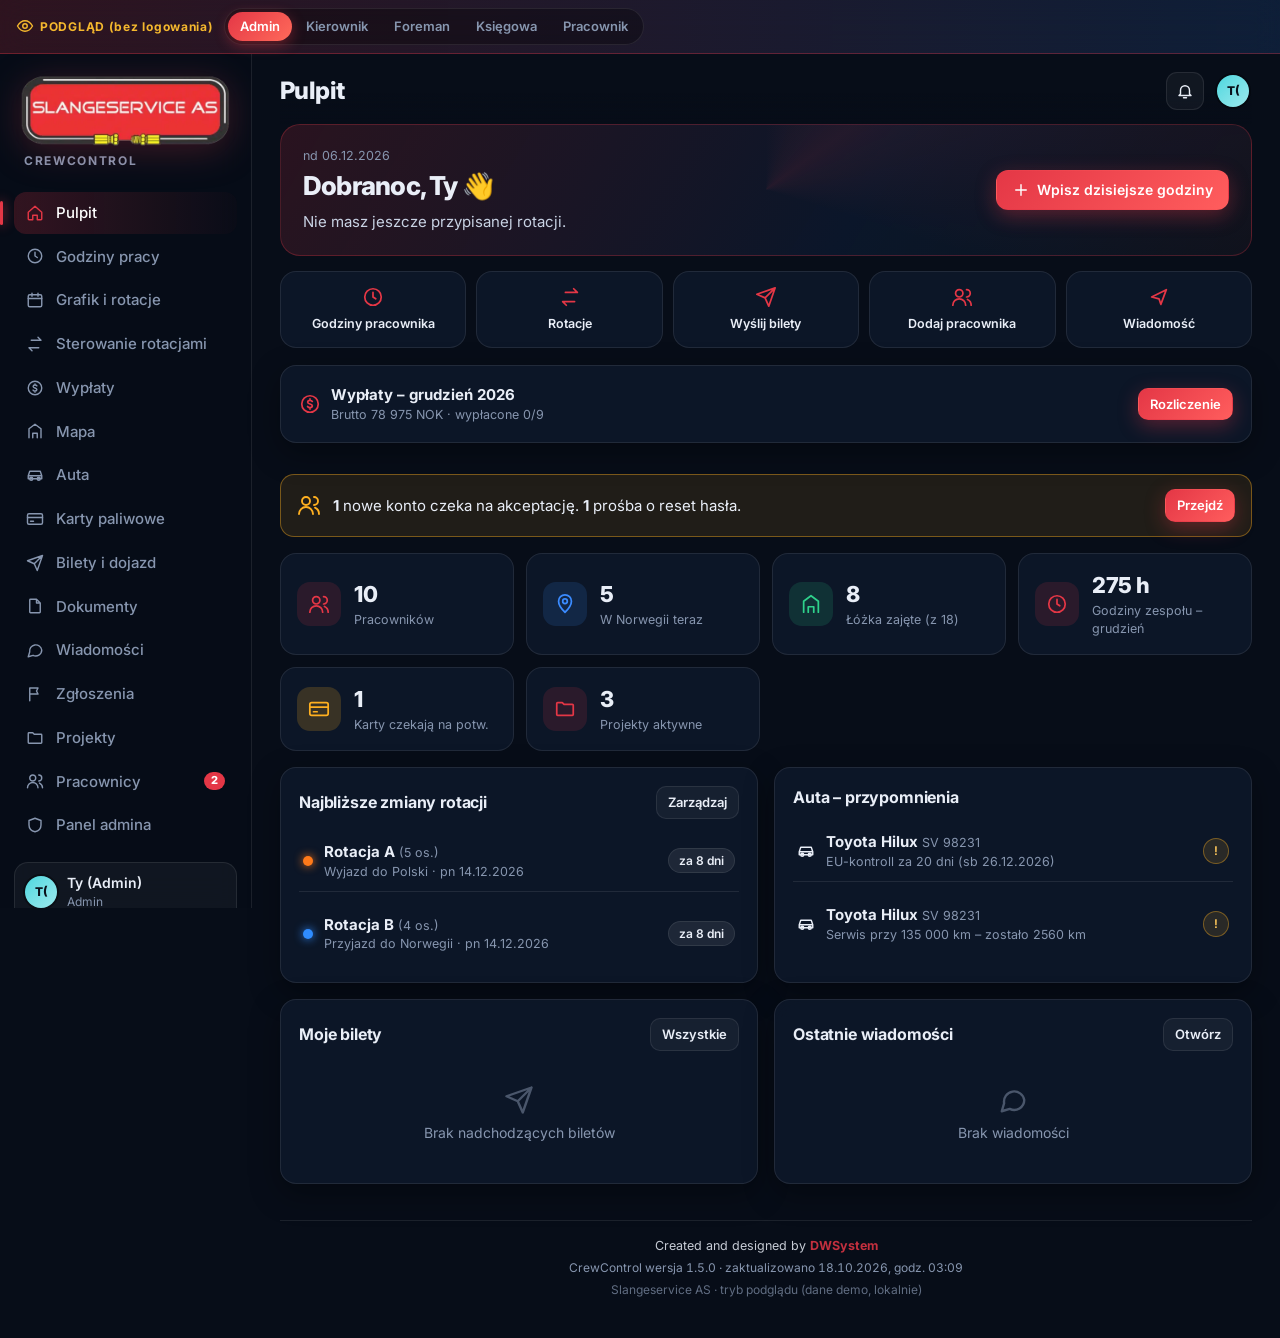
==== preview.html @ c73d2646 "v1.5.0 – konto Księgowa i wypłaty (stawki rotacji/projektów/indywidualne), szacowana wypłata pracown" ====
<!doctype html>
<html lang="pl">
<head>
<meta charset="utf-8">
<meta name="viewport" content="width=device-width,initial-scale=1,maximum-scale=1,user-scalable=no,viewport-fit=cover">
<meta name="theme-color" content="#070d18">
<meta name="apple-mobile-web-app-capable" content="yes">
<meta name="apple-mobile-web-app-status-bar-style" content="black">
<meta name="mobile-web-app-capable" content="yes">
<title>CrewControl · PODGLĄD</title>
<link rel="icon" type="image/png" href="icons/favicon-48.png">
<link rel="apple-touch-icon" href="icons/apple-touch-icon.png">
<link rel="manifest" href="manifest.webmanifest">
<meta name="apple-mobile-web-app-title" content="Slangeservice">
<meta name="application-name" content="Slangeservice">
<link rel="preconnect" href="https://fonts.googleapis.com">
<link rel="preconnect" href="https://fonts.gstatic.com" crossorigin>
<link href="https://fonts.googleapis.com/css2?family=Inter:wght@400;500;600;700;800;900&display=swap" rel="stylesheet">
<style>
/* CrewControl – Slangeservice AS · styl: ciemny przemysłowy + pomarańcz (węże/ochrona) */
:root{
  --bg:#070d18;--bg2:#0c1626;--panel:rgba(16,27,46,.72);--card:rgba(255,255,255,.045);--card2:rgba(255,255,255,.075);
  --line:rgba(255,255,255,.085);--line2:rgba(255,255,255,.14);--text:#e9eef7;--muted:#8796af;
  --accent:#e43746;--accent2:#f5b82e;--blue:#3b8cff;--green:#2fd18b;--red:#ff5266;--warn:#ffb020;
  --gh-bg:#0d1117;--gh-node:#161b22;--gh-line:#30363d;--gh-line2:#484f58;--gh-green:#3fb950;
  --r:16px;--r2:12px;--sh:0 10px 30px rgba(0,0,0,.35);
  --ease:cubic-bezier(.2,.8,.2,1);
  color-scheme:dark;
}
*{box-sizing:border-box;margin:0;padding:0}
html,body{background:var(--bg);color:var(--text);font:15px/1.45 Inter,system-ui,-apple-system,Segoe UI,Roboto,sans-serif;-webkit-font-smoothing:antialiased;-webkit-tap-highlight-color:transparent}
body{min-height:100vh;overflow-x:hidden;touch-action:pan-x pan-y}
body.noscroll{overflow:hidden}
a{color:var(--accent2)}
button,input,select,textarea{font:inherit;color:inherit}
.i{width:18px;height:18px;flex:none}
.grow{flex:1;min-width:0}
.muted{color:var(--muted)}
.small{font-size:12.5px}
.center{text-align:center}
.row{display:flex;align-items:center;gap:8px}
.row.end{justify-content:flex-end;margin-top:12px}
.row.wrap{flex-wrap:wrap}
.gap{gap:10px}
.col{display:flex;flex-direction:column}
.hide-s{}
.ib.only-m{display:none}

/* ---------- tło ---------- */
.bg{position:fixed;inset:0;z-index:-1;overflow:hidden;background:radial-gradient(1100px 600px at 85% -10%,#15305a 0%,transparent 60%),radial-gradient(900px 500px at -10% 110%,#2a0a10 0%,transparent 60%),linear-gradient(180deg,#08101d,#060b14)}
.bg::after{content:'';position:absolute;inset:0;background-image:linear-gradient(rgba(255,255,255,.022) 1px,transparent 1px),linear-gradient(90deg,rgba(255,255,255,.022) 1px,transparent 1px);background-size:44px 44px;mask-image:radial-gradient(ellipse at 50% 30%,#000 30%,transparent 80%)}
.blob{position:absolute;border-radius:50%;filter:blur(90px);opacity:.28;animation:float 20s ease-in-out infinite}
.b1{width:440px;height:440px;background:var(--accent);top:-160px;left:-140px}
.b2{width:380px;height:380px;background:var(--blue);bottom:-140px;right:-100px;animation-delay:-7s}
.b3{width:260px;height:260px;background:var(--accent2);top:45%;left:55%;opacity:.12;animation-delay:-13s}
@keyframes float{0%,100%{transform:translate(0,0) scale(1)}33%{transform:translate(50px,-40px) scale(1.08)}66%{transform:translate(-40px,30px) scale(.94)}}

/* ---------- pasek podglądu ról ---------- */
.pbar{position:sticky;top:0;z-index:30;display:flex;align-items:center;gap:10px;flex-wrap:wrap;padding:calc(8px + env(safe-area-inset-top)) calc(16px + env(safe-area-inset-right)) 8px calc(16px + env(safe-area-inset-left));background:linear-gradient(90deg,rgba(228,55,70,.18),rgba(59,140,255,.14));border-bottom:1px solid rgba(228,55,70,.35);backdrop-filter:blur(14px);-webkit-backdrop-filter:blur(14px)}
.pbar-l{display:flex;align-items:center;gap:6px;font-weight:700;font-size:12px;letter-spacing:.06em;color:var(--accent2)}
.seg{display:flex;background:rgba(0,0,0,.3);border:1px solid var(--line);border-radius:999px;padding:3px;gap:2px}
.seg button{border:0;background:none;padding:5px 12px;border-radius:999px;font-size:13px;font-weight:600;color:var(--muted);cursor:pointer;transition:.25s var(--ease)}
.seg button.on{background:linear-gradient(135deg,#e43746,#ff6a5a);color:#fff;box-shadow:0 4px 14px rgba(228,55,70,.4)}
.pbar-sel{width:auto;max-width:220px;height:32px;padding-right:28px!important;background:rgba(0,0,0,.3);border:1px solid var(--line);border-radius:10px;padding:5px 8px;font-size:13px}

/* ---------- powłoka ---------- */
.shell{display:grid;grid-template-columns:252px 1fr;min-height:100vh}
.side{position:sticky;top:0;height:100vh;padding:18px 14px;border-right:1px solid var(--line);background:rgba(7,13,24,.65);backdrop-filter:blur(16px);-webkit-backdrop-filter:blur(16px);display:flex;flex-direction:column;gap:4px;overflow:auto}
.pbar~.shell .side{top:46px;height:calc(100vh - 46px)}
.brand{display:flex;flex-direction:column;align-items:flex-start;gap:6px;padding:2px 6px 18px}
.brand-logo{width:100%;max-width:212px;height:auto;display:block;filter:drop-shadow(0 6px 18px rgba(228,55,70,.25))}
.brand .brand-t{font-size:12px;font-weight:700;letter-spacing:.14em;text-transform:uppercase;color:var(--muted);padding-left:4px}
.brand-t{font-weight:800;letter-spacing:-.02em}
.brand-s{font-size:12px;color:var(--muted)}
.logo{width:40px;height:40px;border-radius:12px;background:linear-gradient(135deg,#e43746,#ff6a5a);display:grid;place-items:center;font-weight:900;color:#fff;font-size:19px;box-shadow:0 8px 24px rgba(228,55,70,.45),inset 0 1px 0 rgba(255,255,255,.4);flex:none}
.logo.big{width:64px;height:64px;border-radius:18px;font-size:30px;margin:0 auto 14px;animation:pulse 3s ease-in-out infinite}
.logo.sm{width:26px;height:26px;border-radius:8px;font-size:13px}
.logo.sm .i{width:15px;height:15px}
@keyframes pulse{0%,100%{box-shadow:0 8px 24px rgba(228,55,70,.45)}50%{box-shadow:0 8px 44px rgba(228,55,70,.75)}}
.nav{display:flex;flex-direction:column;gap:2px}
.nav a{display:flex;align-items:center;gap:12px;padding:10px 12px;border-radius:12px;color:var(--muted);text-decoration:none;font-weight:500;position:relative;transition:background .2s,color .2s,transform .2s var(--ease)}
.nav a:hover{background:var(--card);color:var(--text);transform:translateX(2px)}
.nav a.on{background:linear-gradient(90deg,rgba(228,55,70,.2),rgba(228,55,70,.02));color:#fff}
.nav a.on::before{content:'';position:absolute;left:-14px;top:9px;bottom:9px;width:3px;border-radius:3px;background:var(--accent);box-shadow:0 0 12px var(--accent)}
.nav a.on .i{color:var(--accent)}
.badge{margin-left:auto;background:var(--accent);color:#fff;font-size:11px;font-weight:800;border-radius:20px;padding:1px 7px;animation:pop .4s var(--ease)}
.side-foot{margin-top:auto;padding-top:12px}
.me{display:flex;align-items:center;gap:10px;width:100%;background:var(--card);border:1px solid var(--line);border-radius:14px;padding:10px;cursor:pointer;text-align:left;transition:.2s}
.me:hover{background:var(--card2)}
.me.wide{margin-top:14px}
.me-n{font-weight:600;font-size:14px}
.me-r{font-size:12px;color:var(--muted)}
.main{min-width:0;padding:0 28px 40px}
.top{display:flex;align-items:center;gap:10px;padding:18px 0 14px;position:sticky;top:0;z-index:10;background:linear-gradient(var(--bg) 55%,transparent)}
.pbar~.shell .top{top:46px}
.top h1{font-size:24px;font-weight:800;letter-spacing:-.025em;line-height:1.15}
.tt{min-width:0}
.view{display:flex;flex-direction:column;gap:16px}
.foot{margin-top:36px;padding-top:16px;border-top:1px solid var(--line);font-size:12px;color:var(--muted);text-align:center}

/* ---------- przyciski / formularze ---------- */
.btn{display:inline-flex;align-items:center;justify-content:center;gap:7px;border:1px solid transparent;border-radius:12px;padding:9px 15px;font-weight:600;font-size:14px;cursor:pointer;transition:transform .15s var(--ease),box-shadow .2s,background .2s,filter .2s;white-space:nowrap;text-decoration:none;color:var(--text)}
.btn:active{transform:scale(.97)}
.btn.primary{background:linear-gradient(135deg,#e43746,#ff5d5d);color:#fff;box-shadow:0 6px 20px rgba(228,55,70,.35)}
.btn.primary:hover{filter:brightness(1.08);box-shadow:0 8px 28px rgba(228,55,70,.5)}
.btn.ghost{background:var(--card);border-color:var(--line)}
.btn.ghost:hover{background:var(--card2);border-color:var(--line2)}
.btn.danger{background:rgba(255,82,102,.12);border-color:rgba(255,82,102,.35);color:#ff8a98}
.btn.sm{padding:6px 11px;font-size:13px;border-radius:10px}
.btn.block{width:100%}
.btn:disabled{opacity:.5;pointer-events:none}
.ib{display:inline-grid;place-items:center;width:38px;height:38px;border-radius:11px;border:1px solid var(--line);background:var(--card);cursor:pointer;position:relative;flex:none;transition:.2s}
.ib:hover{background:var(--card2)}
.ib.sm{width:28px;height:28px;border-radius:8px}
.ib.sm .i{width:15px;height:15px}
.ib .dot{position:absolute;top:-4px;right:-4px;background:var(--accent);color:#fff;font-size:10px;font-weight:800;border-radius:10px;padding:0 5px;min-width:17px;height:17px;display:grid;place-items:center}
.av-btn{border-radius:50%;padding:0;border:0;background:none}
.link{background:none;border:0;color:var(--accent2);cursor:pointer;padding:0;margin-top:4px}
label{display:flex;flex-direction:column;gap:5px;font-size:12px;color:var(--muted);font-weight:500;min-width:0}
label.check{flex-direction:row;align-items:center;gap:8px;color:var(--text);font-size:14px}
input,select,textarea{background:rgba(0,0,0,.28);border:1px solid var(--line2);border-radius:10px;padding:8px 11px;color:var(--text);font-size:15px;outline:none;transition:border .2s,box-shadow .2s;width:100%;min-width:0}
input,select{height:42px}
select{-webkit-appearance:none;appearance:none;padding-right:30px;background-image:url("data:image/svg+xml,%3Csvg xmlns='http://www.w3.org/2000/svg' viewBox='0 0 24 24' fill='none' stroke='%238796af' stroke-width='2.2' stroke-linecap='round' stroke-linejoin='round'%3E%3Cpath d='M7 10l5 5 5-5'/%3E%3C/svg%3E");background-repeat:no-repeat;background-position:right 9px center;background-size:16px}
select[multiple]{height:auto;padding:6px;background-image:none}
input[type=checkbox]{width:18px;height:18px;accent-color:var(--accent)}
input[type=color]{padding:3px}
input[type=file]{height:auto;padding:8px;font-size:13.5px}
input[type=number]{-moz-appearance:textfield}
input[type=number]::-webkit-inner-spin-button,input[type=number]::-webkit-outer-spin-button{-webkit-appearance:none;margin:0}
/* pola daty i godziny – kompaktowe, bez rozjeżdżania na iPhonie */
input[type=date],input[type=time],input[type=month]{-webkit-appearance:none;appearance:none;display:block;height:42px;line-height:normal;text-align:left;max-width:100%}
input::-webkit-date-and-time-value{text-align:left;margin:0;min-height:1.2em}
input::-webkit-calendar-picker-indicator{opacity:.55;margin-left:2px;cursor:pointer}
input[type=time]::-webkit-calendar-picker-indicator{display:none}
input:focus,select:focus,textarea:focus{border-color:var(--accent);box-shadow:0 0 0 3px rgba(228,55,70,.18)}
textarea{resize:vertical}
.g2,.g3{display:grid;gap:10px}
.g2{grid-template-columns:1fr 1fr}
.g3{grid-template-columns:repeat(3,1fr)}
.mini{width:auto;height:36px;padding:6px 30px 6px 10px;font-size:13px}
.mpick{width:auto;height:36px;padding:6px 10px;font-size:13px;border-radius:10px}
.filebtn{flex-direction:row;color:var(--text);font-size:14px}

/* ---------- karty ---------- */
.card{background:var(--panel);border:1px solid var(--line);border-radius:var(--r);padding:18px;backdrop-filter:blur(14px);-webkit-backdrop-filter:blur(14px);box-shadow:var(--sh);display:flex;flex-direction:column;gap:12px;min-width:0}
.card-h{display:flex;align-items:center;gap:10px;justify-content:space-between}
.card-h h3{font-size:16px;font-weight:700;letter-spacing:-.01em}
.grid2{display:grid;grid-template-columns:1fr 1fr;gap:16px}
.grid2.top-a{align-items:start}
.sec-t{font-size:17px;margin-top:6px}
.anim{animation:up .55s var(--ease) both;animation-delay:calc(var(--i,0) * 55ms)}
.still .anim,.still .badge{animation:none}
@keyframes up{from{opacity:0;transform:translateY(14px) scale(.985)}to{opacity:1;transform:none}}
@keyframes pop{0%{transform:scale(.6)}60%{transform:scale(1.12)}100%{transform:scale(1)}}
.empty{display:flex;flex-direction:column;align-items:center;gap:8px;padding:22px 10px;color:var(--muted);text-align:center;font-size:14px}
.empty .i{width:30px;height:30px;opacity:.5}
.pill{display:inline-flex;align-items:center;gap:5px;border-radius:999px;padding:3px 10px;font-size:12px;font-weight:600;background:var(--card2);border:1px solid var(--line);white-space:nowrap}
.pill .i{width:14px;height:14px}
.pill.ok{background:rgba(47,209,139,.12);border-color:rgba(47,209,139,.35);color:#6ff0b5}
.pill.warn{background:rgba(255,176,32,.12);border-color:rgba(255,176,32,.38);color:#ffc85c}
.pill.bad{background:rgba(255,82,102,.12);border-color:rgba(255,82,102,.35);color:#ff8a98}
.pill.no{background:rgba(59,140,255,.14);border-color:rgba(59,140,255,.4);color:#8cbcff}
.pill.pl{background:rgba(255,82,102,.12);border-color:rgba(255,82,102,.35);color:#ff9aa6}
.tag{display:inline-flex;align-items:center;gap:5px;background:rgba(255,255,255,.06);border:1px solid var(--line);border-radius:8px;padding:3px 8px;font-size:12px;color:#c9d3e4;cursor:default}
.tag .i{width:13px;height:13px;opacity:.7}
.tag.warn{color:#ffc85c;border-color:rgba(255,176,32,.35)}
button.tag{cursor:pointer}
.tags{display:flex;flex-wrap:wrap;gap:6px;align-items:center}
.li{display:flex;align-items:center;gap:11px;padding:10px 4px;border-bottom:1px solid var(--line)}
.li:last-child{border-bottom:0}
.li.sm{padding:6px 2px}
.li.click{cursor:pointer;border-radius:10px;padding-inline:8px;transition:.2s}
.li.click:hover{background:var(--card)}
.clamp{display:-webkit-box;-webkit-line-clamp:2;-webkit-box-orient:vertical;overflow:hidden;color:#c9d3e4;font-size:14px}
.av{width:32px;height:32px;border-radius:50%;display:inline-grid;place-items:center;font-size:12px;font-weight:800;color:#0a0f1a;background:linear-gradient(135deg,var(--c),color-mix(in srgb,var(--c) 55%,#fff));flex:none;box-shadow:0 0 0 2px rgba(0,0,0,.35)}
.av.big{width:48px;height:48px;font-size:16px}
.gdot{width:10px;height:10px;border-radius:50%;background:var(--c);display:inline-block;box-shadow:0 0 10px var(--c);flex:none}
.odot{width:8px;height:8px;border-radius:50%;background:#56627a;display:inline-block;margin-right:5px;vertical-align:middle}
.odot.on{background:var(--green);box-shadow:0 0 8px var(--green);animation:blink 1.6s infinite}
@keyframes blink{50%{opacity:.4}}
.role{font-size:11px;font-weight:700;padding:2px 8px;border-radius:7px;border:1px solid}
.r-admin{color:#ff9aa6;border-color:rgba(255,82,102,.4);background:rgba(255,82,102,.1)}
.r-kierownik{color:#ffc85c;border-color:rgba(255,176,32,.4);background:rgba(255,176,32,.1)}
.r-foreman{color:#8cbcff;border-color:rgba(59,140,255,.4);background:rgba(59,140,255,.1)}
.r-pracownik{color:#9fe7c4;border-color:rgba(47,209,139,.35);background:rgba(47,209,139,.08)}

/* ---------- pulpit ---------- */
.hero{position:relative;overflow:hidden;display:flex;align-items:center;gap:16px;justify-content:space-between;flex-wrap:wrap;padding:22px;border-radius:20px;border:1px solid rgba(228,55,70,.28);background:linear-gradient(120deg,rgba(228,55,70,.16),rgba(59,140,255,.08) 60%,rgba(255,255,255,.02))}
.hero::after{content:'';position:absolute;inset:-50%;background:conic-gradient(from 0deg,transparent,rgba(228,55,70,.1),transparent 30%);animation:spin 12s linear infinite;pointer-events:none}
@keyframes spin{to{transform:rotate(360deg)}}
.hero h2{font-size:26px;font-weight:800;letter-spacing:-.03em;margin:2px 0 6px}
.hero-sub{color:#c9d3e4;display:flex;align-items:center;gap:6px;flex-wrap:wrap}
.hero>*{position:relative;z-index:1}
.stats{display:grid;grid-template-columns:repeat(auto-fit,minmax(190px,1fr));gap:12px}
.stats.s3{grid-template-columns:repeat(3,1fr)}
.stat{display:flex;align-items:center;gap:13px;padding:16px;border-radius:var(--r);background:var(--panel);border:1px solid var(--line);cursor:pointer;transition:transform .25s var(--ease),border-color .25s,box-shadow .25s;min-width:0}
.stat:hover{transform:translateY(-3px);border-color:rgba(228,55,70,.35);box-shadow:0 14px 30px rgba(0,0,0,.35)}
.stat-ic{width:44px;height:44px;border-radius:13px;display:grid;place-items:center;background:rgba(228,55,70,.14);color:var(--accent);flex:none}
.stat-ic.blue{background:rgba(59,140,255,.14);color:var(--blue)}
.stat-ic.green{background:rgba(47,209,139,.14);color:var(--green)}
.stat-ic.warn{background:rgba(255,176,32,.18);color:var(--warn);animation:pulse2 1.6s infinite}
@keyframes pulse2{50%{box-shadow:0 0 0 8px rgba(255,176,32,0),0 0 0 0 rgba(255,176,32,.4)}}
.stat-ic .i{width:22px;height:22px}
.stat-v{font-size:22px;font-weight:800;letter-spacing:-.02em;white-space:nowrap;overflow:hidden;text-overflow:ellipsis}
.stat-l{font-size:12.5px;color:var(--muted)}
.stat>div:last-child{min-width:0}
.alert{display:flex;align-items:center;gap:12px;flex-wrap:wrap;padding:14px 16px;border-radius:14px;background:rgba(255,176,32,.1);border:1px solid rgba(255,176,32,.4);box-shadow:0 0 0 0 rgba(255,176,32,.4);animation:up .5s var(--ease) both,glow 2.2s ease-in-out infinite .5s}
.alert.bad{background:rgba(255,82,102,.1);border-color:rgba(255,82,102,.4);animation:none}
.alert>.i{color:var(--warn);width:24px;height:24px}
@keyframes glow{50%{box-shadow:0 0 24px rgba(255,176,32,.25)}}

/* ---------- godziny ---------- */
.tabs{display:flex;gap:6px;align-items:center;flex-wrap:wrap}
.tabs>button{border:1px solid var(--line);background:var(--card);border-radius:999px;padding:7px 15px;font-weight:600;font-size:13.5px;cursor:pointer;color:var(--muted);transition:.2s}
.tabs>button.on{background:var(--text);color:#0a0f1a;border-color:var(--text)}
.hform{display:flex;flex-direction:column;gap:9px}
.hform label{gap:4px;font-size:12px}
.hform input,.hform select{height:40px;padding:7px 10px;font-size:15px;border-radius:10px}
.hform input[type=date],.hform input[type=time]{font-size:14.5px;padding:7px 9px}
.hform .g3{grid-template-columns:1.45fr 1fr 1fr;gap:8px}
.hform .g2{grid-template-columns:1fr 1.25fr;gap:8px;align-items:end}
.totalbox{display:flex;align-items:baseline;flex-wrap:wrap;gap:2px 8px;min-height:42px;padding:9px 12px;border-radius:10px;background:rgba(228,55,70,.08);border:1px dashed rgba(228,55,70,.35);line-height:1.2}
.htot{font-size:18px;font-weight:800;color:var(--accent2)}
.hbrk{font-size:12px}
.hrest{font-size:12px!important;flex-basis:100%}
.hrest.bad{color:#ff8a98}.hrest.good{color:#6ff0b5}
.splits-h{display:flex;align-items:center;justify-content:space-between;font-size:12.5px;color:var(--muted);font-weight:600;margin-top:2px}
.splits{display:flex;flex-direction:column;gap:7px}
.split{display:grid;grid-template-columns:1fr 68px 40px;gap:7px;animation:up .3s var(--ease)}
.split .ib{width:40px;height:40px}
.bigtot{display:flex;align-items:baseline;gap:10px}
.bigtot .count{font-size:40px;font-weight:900;letter-spacing:-.04em;background:linear-gradient(135deg,#fff,var(--accent2));-webkit-background-clip:text;background-clip:text;color:transparent}
.pb{display:flex;flex-direction:column;gap:5px;font-size:13.5px}
.bar,.hbar{height:7px;border-radius:9px;background:rgba(255,255,255,.07);overflow:hidden}
.bar i,.hbar i{display:block;height:100%;width:0;border-radius:9px;background:linear-gradient(90deg,var(--green),#7ef2c0);transition:width 1s var(--ease)}
.hbar i{background:linear-gradient(90deg,var(--accent),var(--accent2))}
.bar i.go,.hbar i.go{width:var(--w)}
.still .bar i,.still .hbar i{transition:none}
.bar.full i{background:linear-gradient(90deg,var(--warn),#ff8a3d)}
.entry{display:flex;align-items:center;gap:12px;padding:11px 4px;border-bottom:1px solid var(--line)}
.entry:last-child{border-bottom:0}
.e-d{width:46px;height:46px;border-radius:12px;background:rgba(255,255,255,.05);border:1px solid var(--line);display:flex;flex-direction:column;align-items:center;justify-content:center;flex:none;line-height:1.1}
.e-d b{font-size:12px;color:var(--accent2);text-transform:uppercase}
.e-d span{font-size:12px;color:var(--muted)}
.e-h{font-weight:800;font-size:16px;white-space:nowrap}
.trow{display:flex;gap:12px;padding:12px 6px;border-bottom:1px solid var(--line);cursor:pointer;border-radius:10px;transition:.2s}
.trow:hover{background:var(--card)}
.trow .hbar{margin:6px 0}

/* ---------- rotacje ---------- */
.hero2{flex-direction:row;align-items:center;justify-content:space-between;flex-wrap:wrap;gap:18px;overflow:hidden;position:relative}
.hero2.no{background:linear-gradient(120deg,rgba(59,140,255,.22),rgba(16,27,46,.7))}
.hero2.pl{background:linear-gradient(120deg,rgba(255,82,102,.2),rgba(16,27,46,.7))}
.h2-big{font-size:28px;font-weight:900;letter-spacing:-.03em;margin:2px 0}
.h2-r{display:flex;flex-direction:column;align-items:center;gap:6px}
.ring{--p:50;width:104px;height:104px;border-radius:50%;display:grid;place-items:center;background:conic-gradient(var(--accent) calc(var(--p) * 1%),rgba(255,255,255,.08) 0);animation:ring 1.2s var(--ease)}
.ring>div{width:84px;height:84px;border-radius:50%;background:var(--bg2);display:flex;flex-direction:column;align-items:center;justify-content:center}
.ring b{font-size:28px;font-weight:900;line-height:1}
.ring span{font-size:11px;color:var(--muted)}
@keyframes ring{from{transform:rotate(-90deg) scale(.7);opacity:0}}
.cal{display:flex;flex-direction:column;gap:4px;overflow-x:auto}
.cal-h,.cal-w{display:grid;grid-template-columns:34px repeat(7,1fr);gap:4px;min-width:300px}
.cal-h{padding-left:0}
.cal-h::before{content:''}
.cal-h span{text-align:center;font-size:11px;color:var(--muted);font-weight:600}
.wk{font-size:11px;color:var(--muted);display:grid;place-items:center}
.cd{height:34px;border-radius:9px;display:grid;place-items:center;font-size:12.5px;font-weight:600;transition:transform .2s}
.cd:hover{transform:scale(1.1)}
.cd.no{background:rgba(59,140,255,.2);color:#b8d4ff}
.cd.pl{background:rgba(255,82,102,.16);color:#ffc0c8}
.cd.chg{box-shadow:inset 0 0 0 2px var(--accent2)}
.cd.today{background:var(--accent);color:#fff;box-shadow:0 0 16px rgba(228,55,70,.6)}
.legend{display:flex;gap:16px;font-size:12px;color:var(--muted);flex-wrap:wrap}
.legend i{display:inline-block;width:12px;height:12px;border-radius:4px;margin-right:5px;vertical-align:-2px}
.legend i.no{background:rgba(59,140,255,.5)}.legend i.pl{background:rgba(255,82,102,.45)}.legend i.chg{box-shadow:inset 0 0 0 2px var(--accent2)}
.tl-wrap{overflow-x:auto;margin:0 -6px;padding:0 6px}
.tl{border-collapse:separate;border-spacing:3px;width:100%;min-width:640px}
.tl th{font-size:11px;color:var(--muted);font-weight:600;text-align:center;line-height:1.2}
.tl th:first-child{text-align:left;min-width:170px}
.tl th span{font-weight:400;opacity:.7}
.tl td{padding:0}
.tl-n{display:flex;align-items:center;gap:8px;font-size:13px;padding:3px 6px 3px 0}
.tl-n .av{width:26px;height:26px;font-size:10px}
.tc{display:grid;place-items:center;height:30px;border-radius:7px;font-size:11px;font-weight:700}
.tc.no{background:rgba(59,140,255,.25);color:#b8d4ff}
.tc.pl{background:rgba(255,82,102,.18);color:#ffc0c8}
.tc.none{background:rgba(255,255,255,.03)}
.tc.chg{background-image:linear-gradient(90deg,transparent 45%,rgba(255,176,32,.8) 45% 55%,transparent 55%)}
.presets{display:flex;gap:6px;flex-wrap:wrap}

/* ---------- tablica (grupy) ---------- */
.board{display:flex;flex-direction:column;gap:12px}
.pool{border:1px dashed var(--line2);border-radius:14px;padding:12px;background:rgba(0,0,0,.18);transition:.2s}
.pool-h{font-size:12.5px;color:var(--muted);font-weight:600;margin-bottom:8px}
.tiles{display:grid;grid-template-columns:repeat(auto-fill,minmax(250px,1fr));gap:12px}
.tile{border-radius:14px;padding:14px;background:rgba(255,255,255,.035);border:1px solid var(--line);display:flex;flex-direction:column;gap:10px;transition:border-color .2s,transform .2s var(--ease),box-shadow .2s;border-top:3px solid var(--gc,var(--line2))}
.tile.mine{box-shadow:0 0 0 1px rgba(228,55,70,.4)}
.tile-h{display:flex;align-items:flex-start;gap:8px}
.tile-t{font-weight:700;display:flex;align-items:center;gap:7px}
.occ{font-size:13px;color:var(--muted);background:rgba(0,0,0,.3);border-radius:8px;padding:2px 8px;white-space:nowrap}
.occ b{color:var(--text)}
.occ.full b{color:var(--warn)}
.chips{display:flex;flex-wrap:wrap;gap:6px}

/* ---------- chip osoby (przeciągalny) ---------- */
.chip{display:inline-flex;align-items:center;gap:7px;padding:4px 10px 4px 4px;border-radius:999px;background:rgba(255,255,255,.07);border:1px solid var(--line2);font-size:13px;font-weight:500;user-select:none;-webkit-user-select:none;-webkit-touch-callout:none;transition:transform .18s var(--ease),background .2s,border-color .2s,box-shadow .2s,opacity .2s;max-width:100%}
.chip .av{width:24px;height:24px;font-size:9.5px}
.chip .cn{white-space:nowrap;overflow:hidden;text-overflow:ellipsis}
.chip .cw{font-size:11px;color:var(--muted);margin-left:2px;white-space:nowrap}
.chip[data-drag]{cursor:grab;touch-action:pan-y}
.chip[data-drag]:hover{background:rgba(255,255,255,.12);border-color:rgba(228,55,70,.5);transform:translateY(-1px)}
.chip.me{border-color:rgba(228,55,70,.6)}
.chip.sel{background:rgba(228,55,70,.22);border-color:var(--accent);box-shadow:0 0 0 3px rgba(228,55,70,.25);animation:wig 1s ease-in-out infinite}
.chip.dragging{opacity:.3}
.chip.pop{animation:popin .6s var(--ease)}
.chip.ghost{position:fixed;left:0;top:0;z-index:999;pointer-events:none;background:#1d2a42;border-color:var(--accent);box-shadow:0 18px 40px rgba(0,0,0,.55),0 0 0 3px rgba(228,55,70,.3);cursor:grabbing}
@keyframes wig{0%,100%{transform:rotate(0)}25%{transform:rotate(-1.5deg)}75%{transform:rotate(1.5deg)}}
@keyframes popin{0%{transform:scale(.4);opacity:0}60%{transform:scale(1.12)}100%{transform:scale(1);opacity:1}}
.board.picking .dz,body.chipdrag .dz{outline:1px dashed rgba(228,55,70,.45);outline-offset:2px}
.dz.over{border-color:var(--accent)!important;background:rgba(228,55,70,.1)!important;box-shadow:0 0 0 3px rgba(228,55,70,.25),0 18px 40px rgba(0,0,0,.4)!important;transform:scale(1.015)}

/* ---------- MAPA (GitHub Actions) ---------- */
.gwrap{display:grid;grid-template-columns:280px 1fr;gap:0;border:1px solid var(--gh-line);border-radius:18px;overflow:hidden;background:var(--gh-bg);box-shadow:var(--sh);height:min(72vh,760px);min-height:460px;animation:up .6s var(--ease) both}
.gwrap:not(.ed){grid-template-columns:1fr}
.gwrap.gfull{position:fixed;inset:0;z-index:80;height:auto;min-height:0;border-radius:0;border:0;animation:none;padding-top:env(safe-area-inset-top);padding-bottom:env(safe-area-inset-bottom)}
.gpanel{display:flex;flex-direction:column;gap:10px;padding:14px;border-right:1px solid var(--gh-line);background:#0f141b;min-height:0;transition:background .2s}
.gp-h{display:flex;align-items:center;justify-content:space-between;gap:8px}
.gp-search{height:38px;padding:8px 11px;font-size:14px;background:#0d1117;border-color:var(--gh-line)}
.gp-tabs{display:flex;background:#0d1117;border:1px solid var(--gh-line);border-radius:10px;padding:3px;gap:3px}
.gp-tabs button{flex:1;border:0;background:none;padding:6px;border-radius:7px;font-size:12.5px;font-weight:600;color:var(--muted);cursor:pointer}
.gp-tabs button.on{background:#21262d;color:var(--text)}
.gp-list{display:flex;flex-direction:column;gap:6px;overflow-y:auto;flex:1;min-height:0;padding:2px;align-items:flex-start}
.gp-list .chip{width:100%;border-radius:10px;background:#161b22;border-color:var(--gh-line)}
.gp-list .chip .cn{flex:1}
.gp-empty{padding:16px 4px}
.gp-hint{line-height:1.35;border-top:1px solid var(--gh-line);padding-top:10px}
.gpanel.over{background:rgba(228,55,70,.08)}
.gcanvas{position:relative;overflow:hidden;touch-action:none;cursor:grab;background-color:var(--gh-bg);background-image:radial-gradient(rgba(255,255,255,.07) 1px,transparent 1.2px);background-size:22px 22px;min-height:0;user-select:none;-webkit-user-select:none}
.gcanvas.panning{cursor:grabbing}
.gworld{position:absolute;left:0;top:0;transform-origin:0 0;will-change:transform}
.gedges{position:absolute;left:0;top:0;overflow:visible;pointer-events:none}
.gedges .e{fill:none;stroke:var(--gh-line2);stroke-width:2}
.gedges .e.e-ok{stroke:#2e5f3d}
.gedges .e.e-full{stroke:#6b4a17}
.gedges .e-flow{fill:none;stroke-width:2;stroke-dasharray:6 14;animation:flow 1.4s linear infinite;opacity:.95}
.gedges .e-flow.e-ok{stroke:var(--gh-green)}
.gedges .e-flow.e-full{stroke:var(--warn)}
@keyframes flow{to{stroke-dashoffset:-40}}
.gedges .port{fill:#6e7681;stroke:var(--gh-bg);stroke-width:2}
.gedges .port.p-ok{fill:var(--gh-green)}
.gedges .port.p-full{fill:var(--warn)}
.gedges .port.hubp{fill:var(--accent)}
.gn{position:absolute;width:290px;background:var(--gh-node);border:1px solid var(--gh-line);border-radius:12px;padding:12px 14px;display:flex;flex-direction:column;gap:9px;box-shadow:0 4px 18px rgba(0,0,0,.35);transition:border-color .2s,box-shadow .25s,transform .2s var(--ease);animation:nodein .55s var(--ease) both}
.still .gn{animation:none}
@keyframes nodein{from{opacity:0;transform:translateY(10px) scale(.96)}}
.gn:hover{border-color:#535c68}
.gn.mine{border-color:rgba(228,55,70,.7);box-shadow:0 0 0 1px rgba(228,55,70,.35),0 6px 22px rgba(228,55,70,.12)}
.gn.lift{box-shadow:0 22px 50px rgba(0,0,0,.6);border-color:var(--accent);z-index:5;transform:scale(1.02)}
.gn-h{display:flex;align-items:center;gap:10px;cursor:default;min-height:26px}
.gwrap.ed .gn-h{cursor:move}
.gst{width:22px;height:22px;border-radius:50%;display:grid;place-items:center;flex:none;background:transparent;border:2px solid #6e7681}
.gst .i{width:14px;height:14px;stroke-width:3;color:#0d1117}
.st-ok .gst{background:var(--gh-green);border-color:var(--gh-green)}
.st-full .gst{background:var(--warn);border-color:var(--warn);animation:pulse3 2s infinite}
@keyframes pulse3{50%{box-shadow:0 0 0 6px rgba(255,176,32,0),0 0 12px rgba(255,176,32,.55)}}
.gn-t{flex:1;font-size:16.5px;font-weight:600;white-space:nowrap;overflow:hidden;text-overflow:ellipsis;letter-spacing:-.01em}
.gn-c{font-size:14px;color:#8b949e;font-variant-numeric:tabular-nums;white-space:nowrap}
.gn-c b{color:var(--text);font-size:16px}
.st-full .gn-c b{color:var(--warn)}
.gn-e{opacity:.55;background:transparent;border-color:transparent}
.gn:hover .gn-e{opacity:1;border-color:var(--gh-line)}
.gn-sub{display:flex;align-items:center;gap:6px;font-size:12.5px;color:#58a6ff;min-width:0}
.gn-sub span{white-space:nowrap;overflow:hidden;text-overflow:ellipsis}
.gn-sub .i{width:13px;height:13px;flex:none;opacity:.8}
.gn .bar{height:5px;background:#21262d}
.gn-ppl{display:flex;flex-wrap:wrap;gap:6px}
.gn-ppl .chip{background:#21262d;border-color:var(--gh-line);font-size:12.5px;touch-action:none}
.slot{display:inline-flex;align-items:center;height:32px;padding:0 10px;border-radius:999px;border:1px dashed #3a414b;color:#565e69;font-size:11.5px;font-weight:500;user-select:none}
.gn.hub{width:250px;background:linear-gradient(160deg,#1e2531,#161b22);border-color:rgba(228,55,70,.55);box-shadow:0 0 0 1px rgba(228,55,70,.2),0 10px 34px rgba(228,55,70,.15)}
.gn.hub .gn-t{font-weight:800}
.gn.hub .gn-sub{color:#8b949e}
.gn.hub .bar i{background:linear-gradient(90deg,var(--accent),var(--accent2))}
.gn.dz.over{transform:scale(1.03)}
.gctl{position:absolute;right:14px;bottom:14px;display:flex;align-items:center;gap:8px;z-index:3}
.gctl-l{position:absolute;left:12px;top:12px;z-index:3}
.gsel{width:auto;height:36px;padding-right:30px!important;background:#161b22;border-color:var(--gh-line);font-size:13px;padding:7px 10px;border-radius:10px}
.gbtn{width:42px;height:42px;border-radius:12px;border:1px solid var(--gh-line);background:#21262d;display:grid;place-items:center;cursor:pointer;color:#c9d1d9;transition:background .2s,transform .15s}
.gbtn:hover{background:#30363d}
.gbtn:active{transform:scale(.94)}
.gseg{display:flex}
.gseg .gbtn:first-child{border-radius:12px 0 0 12px;border-right-width:0}
.gseg .gbtn:last-child{border-radius:0 12px 12px 0}
.gzoom{font-size:12px;color:#8b949e;background:rgba(13,17,23,.8);border:1px solid var(--gh-line);border-radius:8px;padding:4px 8px;font-variant-numeric:tabular-nums}
.g-empty{position:absolute;inset:0;display:flex;flex-direction:column;align-items:center;justify-content:center;gap:10px;color:var(--muted);pointer-events:none}
.g-empty .i{width:40px;height:40px;opacity:.4}

/* ---------- auta / karty ---------- */
.cgrid{display:grid;grid-template-columns:repeat(auto-fill,minmax(300px,1fr));gap:14px}
.car.mine{border-color:rgba(228,55,70,.5)}
.plate{display:inline-block;margin-top:4px;font-family:ui-monospace,Menlo,monospace;font-weight:700;font-size:13px;letter-spacing:.08em;background:#f2f2f2;color:#111;border-radius:5px;padding:2px 8px;border-left:10px solid #1d4fa8}
.kv{display:grid;grid-template-columns:1fr 1fr;gap:10px}
.kv>div{background:rgba(0,0,0,.2);border:1px solid var(--line);border-radius:11px;padding:9px 11px;display:flex;flex-direction:column;min-width:0}
.kv span{font-size:11.5px;color:var(--muted)}
.kv b{font-size:14.5px;white-space:nowrap;overflow:hidden;text-overflow:ellipsis}
.fcard{position:relative;overflow:hidden;border-radius:20px;padding:18px;min-height:190px;display:flex;flex-direction:column;gap:14px;background:linear-gradient(135deg,#1f2c45,#0f1828 55%,#2a1708);border:1px solid var(--line2);box-shadow:var(--sh);transition:transform .35s var(--ease)}
.fcard::before{content:'';position:absolute;inset:0;background:linear-gradient(115deg,transparent 30%,rgba(255,255,255,.12) 45%,transparent 60%);transform:translateX(-100%);transition:transform .9s var(--ease)}
.fcard:hover{transform:translateY(-4px) rotate(-.4deg)}
.fcard:hover::before{transform:translateX(100%)}
.fcard.mine{border-color:var(--accent);box-shadow:0 0 0 1px rgba(228,55,70,.4),0 18px 40px rgba(228,55,70,.18)}
.fc-top{display:flex;align-items:center;gap:10px}
.chipc{width:38px;height:28px;border-radius:6px;background:linear-gradient(135deg,#f6d27a,#c79a2c);box-shadow:inset 0 0 0 1px rgba(0,0,0,.25)}
.fc-name{font-weight:700;flex:1}
.fc-num{font-family:ui-monospace,Menlo,monospace;font-size:18px;letter-spacing:.12em;color:#dfe7f5}
.fc-bot{display:flex;align-items:flex-end;justify-content:space-between;gap:8px;flex-wrap:wrap}
.fc-bot span{display:block;font-size:11px;color:var(--muted);text-transform:uppercase;letter-spacing:.08em}

/* ---------- bilety ---------- */
.ticket{display:grid;grid-template-columns:1.4fr 1fr;border-radius:18px;overflow:hidden;background:var(--panel);border:1px solid var(--line);box-shadow:var(--sh);position:relative}
.tk-l{padding:18px;display:flex;flex-direction:column;gap:12px;border-right:2px dashed var(--line2);position:relative}
.tk-l::before,.tk-l::after{content:'';position:absolute;right:-12px;width:22px;height:22px;border-radius:50%;background:var(--bg)}
.tk-l::before{top:-11px}.tk-l::after{bottom:-11px}
.tk-r{padding:18px;display:flex;flex-direction:column;gap:12px;justify-content:space-between}
.tk-top{display:flex;align-items:center;gap:8px;flex-wrap:wrap}
.route{display:grid;grid-template-columns:auto 1fr auto;align-items:center;gap:12px}
.route>div:not(.fl){display:flex;flex-direction:column}
.route b{font-size:26px;font-weight:900;letter-spacing:-.02em}
.route span{color:var(--muted);font-size:13px}
.fl{position:relative;display:flex;flex-direction:column;align-items:center;color:var(--accent)}
.fl i{position:absolute;top:9px;left:0;right:0;border-top:2px dashed var(--line2);z-index:-1}
.fl .i{background:var(--bg2);padding:0 4px;width:26px;animation:fly 3s ease-in-out infinite}
.fl span{font-size:11.5px;color:var(--muted);margin-top:2px}
@keyframes fly{50%{transform:translateX(8px) translateY(-2px)}}
.note{background:rgba(255,176,32,.08);border-left:3px solid var(--accent2);padding:8px 10px;border-radius:6px;font-size:13.5px}
.thumbs{display:grid;grid-template-columns:repeat(auto-fill,minmax(70px,1fr));gap:8px}
.thumb{aspect-ratio:3/4;border-radius:10px;border:1px solid var(--line2);background:#0f1828 center/cover no-repeat;cursor:pointer;display:grid;place-items:center;color:var(--muted);font-weight:800;font-size:12px;transition:transform .2s}
.thumb:hover{transform:scale(1.05)}
.thumb.missing{opacity:.4}
.tmini{display:flex;align-items:center;gap:12px;padding:10px;border-radius:12px;background:rgba(0,0,0,.2);border:1px solid var(--line);cursor:pointer;margin-bottom:6px}
.tmini>.i{color:var(--accent)}
.tp-out{display:flex;flex-direction:column;gap:10px}
.trip{border:1px solid var(--line);border-radius:12px;padding:12px;background:rgba(0,0,0,.2);animation:up .4s var(--ease) both}
.trip.best{border-color:rgba(47,209,139,.45)}
.legs{display:flex;flex-direction:column;gap:6px;margin-top:8px}
.leg{display:flex;gap:10px;font-size:13.5px}
.lm{width:28px;height:28px;border-radius:8px;background:var(--card2);display:grid;place-items:center;flex:none}
.loader{display:flex;gap:6px;justify-content:center;padding:20px}
.loader i{width:10px;height:10px;border-radius:50%;background:var(--accent);animation:bounce 1s infinite}
.loader i:nth-child(2){animation-delay:.15s}.loader i:nth-child(3){animation-delay:.3s}
@keyframes bounce{50%{transform:translateY(-8px);opacity:.5}}

/* ---------- dokumenty / wiadomości / ludzie ---------- */
.docic{width:40px;height:40px;border-radius:11px;background:rgba(59,140,255,.14);color:var(--blue);display:grid;place-items:center;flex:none}
.msgs{display:flex;flex-direction:column;gap:12px}
.msg{display:flex;gap:10px;align-items:flex-end;max-width:640px}
.msg.mine{align-self:flex-end;flex-direction:row-reverse}
.bubble{background:var(--panel);border:1px solid var(--line);border-radius:16px 16px 16px 4px;padding:10px 14px;display:flex;flex-direction:column;gap:4px}
.msg.mine .bubble{background:linear-gradient(135deg,rgba(228,55,70,.22),rgba(255,176,32,.1));border-color:rgba(228,55,70,.35);border-radius:16px 16px 4px 16px}
.msg.new .bubble{box-shadow:0 0 0 2px rgba(228,55,70,.5)}
.m-meta{font-size:12px;color:var(--muted)}
.m-text{font-size:14.5px;white-space:normal;word-break:break-word}
.pgrid{display:grid;grid-template-columns:repeat(auto-fill,minmax(280px,1fr));gap:14px}
.pcard{cursor:pointer;transition:transform .25s var(--ease),border-color .25s}
.pcard:hover{transform:translateY(-3px);border-color:rgba(228,55,70,.4)}
.ugrid{display:grid;grid-template-columns:repeat(auto-fill,minmax(320px,1fr));gap:12px}
.ucard{background:var(--panel);border:1px solid var(--line);border-radius:var(--r);padding:14px;display:flex;flex-direction:column;gap:10px;cursor:pointer;transition:transform .25s var(--ease),border-color .25s}
.ucard:hover{transform:translateY(-3px);border-color:rgba(228,55,70,.4)}
.ucard.off{opacity:.5}
.uhero{flex-direction:row;align-items:center;gap:16px;flex-wrap:wrap}
.uhero h2{font-size:22px;display:flex;align-items:center;gap:10px;flex-wrap:wrap}
.log{display:flex;gap:10px;align-items:baseline;padding:7px 2px;border-bottom:1px solid var(--line);font-size:13.5px;flex-wrap:wrap}
.log:last-child{border-bottom:0}
.tbl{width:100%;border-collapse:collapse;font-size:13.5px}
.tbl th{text-align:left;color:var(--muted);font-weight:600;font-size:12px;padding:8px 6px;border-bottom:1px solid var(--line2)}
.tbl td{padding:8px 6px;border-bottom:1px solid var(--line)}
.fullimg{width:100%;border-radius:12px}

/* ---------- modal / toast / menu ---------- */
.ov{position:fixed;inset:0;z-index:100;background:rgba(3,6,12,.6);backdrop-filter:blur(6px);-webkit-backdrop-filter:blur(6px);display:flex;align-items:center;justify-content:center;padding:16px;opacity:0;transition:opacity .22s}
.ov.in{opacity:1}
.modal{width:min(520px,100%);max-height:calc(100vh - 32px);overflow:auto;background:linear-gradient(180deg,#132036,#0d1626);border:1px solid var(--line2);border-radius:20px;box-shadow:0 30px 80px rgba(0,0,0,.6);transform:translateY(20px) scale(.97);transition:transform .3s var(--ease)}
.modal.wide{width:min(760px,100%)}
.ov.in .modal{transform:none}
.m-h{display:flex;align-items:center;justify-content:space-between;padding:16px 18px;border-bottom:1px solid var(--line);position:sticky;top:0;background:#132036;z-index:1}
.m-h h3{font-size:17px}
.m-b{padding:16px 18px;display:flex;flex-direction:column;gap:11px}
.m-f{display:flex;gap:8px;padding:14px 18px;border-top:1px solid var(--line);position:sticky;bottom:0;background:#0d1626;flex-wrap:wrap}
#toasts{position:fixed;top:calc(16px + env(safe-area-inset-top));left:50%;transform:translateX(-50%);z-index:200;display:flex;flex-direction:column;gap:8px;align-items:center;pointer-events:none;width:min(440px,calc(100% - 24px))}
.toast{display:flex;align-items:center;gap:10px;padding:11px 16px;border-radius:14px;background:rgba(18,30,50,.95);border:1px solid var(--line2);box-shadow:0 14px 34px rgba(0,0,0,.5);font-size:14px;font-weight:500;transform:translateY(-20px) scale(.95);opacity:0;transition:.35s var(--ease)}
.toast.in{transform:none;opacity:1}
.toast.ok .i{color:var(--green)}.toast.err{border-color:rgba(255,82,102,.5)}.toast.err .i{color:var(--red)}.toast.info .i{color:var(--accent2)}
.bnav{display:none}
.sheet-ov{position:fixed;inset:0;z-index:90;background:rgba(3,6,12,.55);backdrop-filter:blur(4px);opacity:0;transition:opacity .25s}
.sheet-ov.in{opacity:1}
.sheet{position:absolute;left:0;right:0;bottom:0;background:linear-gradient(180deg,#132036,#0b1322);border-radius:24px 24px 0 0;border-top:1px solid var(--line2);padding:10px 16px calc(18px + env(safe-area-inset-bottom));transform:translateY(100%);transition:transform .35s var(--ease)}
.sheet-ov.in .sheet{transform:none}
.grab{width:42px;height:5px;border-radius:5px;background:var(--line2);margin:0 auto 14px}
.sheet-grid{display:grid;grid-template-columns:repeat(3,1fr);gap:8px}
.sheet-grid a{position:relative;display:flex;flex-direction:column;align-items:center;gap:6px;padding:14px 6px;border-radius:14px;background:var(--card);border:1px solid var(--line);color:var(--text);text-decoration:none;font-size:12px;text-align:center;font-weight:500}
.sheet-grid a.on{border-color:var(--accent);background:rgba(228,55,70,.12)}
.sheet-grid a .i{width:22px;height:22px;color:var(--accent2)}
.sheet-grid .badge{position:absolute;top:6px;right:6px}

/* ---------- logowanie ---------- */
.auth{min-height:100vh;display:grid;place-items:center;padding:calc(20px + env(safe-area-inset-top)) 20px calc(20px + env(safe-area-inset-bottom))}
.auth-card{width:min(400px,100%);background:var(--panel);border:1px solid var(--line2);border-radius:24px;padding:30px 26px;display:flex;flex-direction:column;gap:13px;text-align:center;backdrop-filter:blur(18px);box-shadow:0 30px 80px rgba(0,0,0,.5);animation:up .6s var(--ease)}
.auth-card h1{font-size:28px;font-weight:900;letter-spacing:-.03em}
.auth-card label{text-align:left}
.hint{background:rgba(255,176,32,.1);border:1px solid rgba(255,176,32,.35);border-radius:12px;padding:10px;font-size:13.5px;color:#ffd58a}


/* ---------- logo / logowanie / instalacja ---------- */
.hub-logo{width:100%;height:auto;display:block;pointer-events:none;-webkit-user-drag:none}
.gn.hub .gn-h{min-height:0}
.auth-card{gap:12px}
.auth-logo{width:min(300px,86%);height:auto;margin:2px auto 0;display:block;filter:drop-shadow(0 10px 28px rgba(228,55,70,.35));animation:up .7s var(--ease) both}
.auth-title{font-size:12px;font-weight:700;letter-spacing:.2em;color:var(--muted);margin-top:-4px}
.auth-seg{align-self:center;margin:4px 0 2px}
.auth-seg button{padding:7px 16px;font-size:13.5px}
.auth-form{display:flex;flex-direction:column;gap:11px;text-align:left;animation:up .35s var(--ease) both}
.auth-sub{display:flex;flex-direction:column;align-items:flex-start;gap:4px;text-align:left}
.auth-sub h3{font-size:18px}
.auth-alt{display:flex;flex-direction:column;gap:8px;border-top:1px solid var(--line);padding-top:14px;margin-top:4px}
.auth-card .foot{margin-top:6px;padding-top:0;border:0}
.link.center{align-self:center;display:inline-flex;align-items:center;justify-content:center;gap:6px;text-align:center}
.link .i{width:15px;height:15px}
.hint.soft{background:rgba(255,255,255,.04);border-color:var(--line);color:var(--muted)}
.or{display:flex;align-items:center;gap:10px;color:var(--muted);font-size:12px}
.or::before,.or::after{content:'';flex:1;height:1px;background:var(--line)}
.code-box{font-family:ui-monospace,Menlo,monospace;font-size:26px;font-weight:800;letter-spacing:.12em;text-align:center;padding:16px;border-radius:14px;background:rgba(245,184,46,.1);border:1px dashed rgba(245,184,46,.6);color:#ffd36b;user-select:all;-webkit-user-select:all}
.accent-card{border-color:rgba(245,184,46,.45)}
.ibanner{display:flex;align-items:center;gap:12px;padding:12px 14px;border-radius:16px;background:linear-gradient(120deg,rgba(228,55,70,.18),rgba(255,255,255,.03));border:1px solid rgba(228,55,70,.4)}
.ibanner img{width:86px;height:auto;flex:none}
#installBody{display:flex;flex-direction:column;gap:12px}
.itabs{align-self:center;margin:0 auto 2px}
.itabs button{padding:7px 20px}
.iapp{display:flex;align-items:center;gap:12px;padding:10px 12px;border-radius:14px;background:rgba(0,0,0,.25);border:1px solid var(--line)}
.iapp img{width:52px;height:52px;border-radius:12px;flex:none;box-shadow:0 6px 16px rgba(0,0,0,.4)}
.isteps{display:flex;flex-direction:column;gap:10px}
.istep{display:flex;gap:12px;align-items:flex-start;font-size:14.5px;line-height:1.45;animation:up .4s var(--ease) both}
.inum{width:28px;height:28px;border-radius:50%;flex:none;display:grid;place-items:center;font-weight:800;font-size:13px;color:#fff;background:linear-gradient(135deg,#e43746,#ff6a5a);box-shadow:0 4px 12px rgba(228,55,70,.35)}
.kbd{display:inline-flex;align-items:center;justify-content:center;min-width:26px;height:24px;padding:0 6px;border-radius:7px;background:rgba(255,255,255,.1);border:1px solid var(--line2);font-weight:800;vertical-align:middle;color:#9cc4ff}
.kbd .i{width:16px;height:16px}
.url{margin-top:6px;font-family:ui-monospace,Menlo,monospace;font-size:12.5px;padding:7px 10px;border-radius:9px;background:rgba(0,0,0,.3);border:1px solid var(--line);word-break:break-all;user-select:all;-webkit-user-select:all;color:#cfe0ff}
.inote{display:flex;gap:10px;padding:11px 12px;border-radius:12px;background:rgba(245,184,46,.08);border:1px solid rgba(245,184,46,.35);font-size:13px;line-height:1.45;color:#e9dcc0}
.inote>.i{color:var(--accent2);margin-top:2px}


/* ---------- szybkie akcje kierownika ---------- */
.qa{display:grid;grid-template-columns:repeat(5,1fr);gap:10px}
.qa-b{display:flex;flex-direction:column;align-items:center;gap:7px;padding:14px 8px;border-radius:16px;background:var(--panel);border:1px solid var(--line);color:var(--text);font-size:12.5px;font-weight:600;cursor:pointer;text-align:center;transition:transform .2s var(--ease),border-color .2s,background .2s}
.qa-b .i{width:22px;height:22px;color:var(--accent)}
.qa-b:hover{transform:translateY(-3px);border-color:rgba(228,55,70,.45);background:rgba(228,55,70,.08)}
.qa-b:active{transform:scale(.97)}
.empty-add{display:flex;align-items:center;justify-content:center;gap:10px;padding:22px;border-radius:14px;border:1.5px dashed rgba(228,55,70,.5);background:rgba(228,55,70,.06);color:var(--text);font-weight:600;cursor:pointer;width:100%}
.empty-add .i{color:var(--accent)}
@media (max-width:640px){.qa{grid-template-columns:repeat(3,1fr)}.qa-b{padding:12px 4px;font-size:11.5px}}


/* ---------- auta przy domu ---------- */
.gn-cars{display:flex;flex-wrap:wrap;gap:6px;padding-top:8px;border-top:1px dashed var(--gh-line)}
.carchip{display:inline-flex;align-items:center;gap:6px;padding:4px 8px;border-radius:8px;background:#0d1117;border:1px solid var(--gh-line);font-size:12px;color:#c9d1d9}
.carchip .i{width:14px;height:14px;color:#58a6ff}
.plate.sm{font-size:10.5px;padding:1px 6px;border-left-width:6px;margin:0;vertical-align:1px}
.myhouse h3{display:flex;align-items:center;gap:8px}
.myhouse h3 .i{color:var(--green)}
.myhouse .card-h .muted .i{width:13px;height:13px;vertical-align:-2px}
.lbl{font-size:12px;font-weight:600;color:var(--muted);margin-bottom:7px;text-transform:uppercase;letter-spacing:.06em}
.hcars{display:flex;flex-direction:column;gap:8px}
.hcar{display:flex;align-items:center;gap:12px;padding:10px 12px;border-radius:12px;background:rgba(0,0,0,.22);border:1px solid var(--line)}
.hcar>.i{width:22px;height:22px;color:#58a6ff;flex:none}
.carchip.add{cursor:pointer;color:#8b949e;border-style:dashed;background:transparent}
.carchip.add:hover{color:var(--text);border-color:var(--accent)}
.carchip.add .i{color:inherit}
.checks{display:flex;flex-direction:column;gap:6px}
.carcheck{padding:9px 11px;border-radius:10px;background:rgba(0,0,0,.22);border:1px solid var(--line);cursor:pointer}
.carcheck:has(input:checked){border-color:rgba(228,55,70,.6);background:rgba(228,55,70,.08)}

/* ---------- responsywność ---------- */
@media (max-width:1100px){.grid2{grid-template-columns:1fr}}
@media (max-width:900px){
  .shell{grid-template-columns:1fr}
  .side{display:none}
  .main{padding:0 16px calc(96px + env(safe-area-inset-bottom))}
  .ib.only-m{display:inline-grid}
  .top{padding:12px 0 10px}
  .pbar~.shell .top{top:auto;position:relative}
  .top h1{font-size:21px}
  .tt .small{display:none}
  .bnav{display:flex;position:fixed;left:10px;right:10px;bottom:calc(10px + env(safe-area-inset-bottom));z-index:40;background:rgba(12,22,38,.88);backdrop-filter:blur(18px);-webkit-backdrop-filter:blur(18px);border:1px solid var(--line2);border-radius:20px;padding:6px;box-shadow:0 14px 40px rgba(0,0,0,.5)}
  .bnav a{flex:1;position:relative;display:flex;flex-direction:column;align-items:center;gap:3px;padding:7px 2px;border-radius:14px;color:var(--muted);text-decoration:none;font-size:10.5px;font-weight:600;transition:.2s}
  .bnav a.on{color:#fff;background:linear-gradient(135deg,#e43746,#ff6a5a)}
  .bnav .badge{position:absolute;top:2px;right:12%;margin:0}
  .bell,.av-btn{display:none}
  .pbar{padding:calc(7px + env(safe-area-inset-top)) 12px 7px;gap:8px}
  .seg button{min-height:32px}
  #app>.shell:first-child .top{padding-top:calc(12px + env(safe-area-inset-top))}
  .pbar-t{display:none}
  .seg button{padding:5px 9px;font-size:12px}
}
@media (max-width:760px){
  .gwrap{grid-template-columns:1fr;grid-template-rows:auto 1fr;height:auto;min-height:0}
  .gwrap .gcanvas{height:62vh;min-height:380px}
  .gwrap.gfull{grid-template-rows:auto 1fr}
  .gwrap.gfull .gcanvas{height:auto}
  .gpanel{border-right:0;border-bottom:1px solid var(--gh-line);padding:10px 12px;gap:8px}
  .gp-search{display:none}
  .gp-list{flex-direction:row;overflow-x:auto;overflow-y:hidden;flex:none;padding-bottom:4px;scrollbar-width:none}
  .gp-list::-webkit-scrollbar{display:none}
  .gp-list .chip{width:auto;flex:none;touch-action:pan-x}
  .gp-hint{display:none}
  .gn{width:272px}
}
@media (max-width:640px){
  .hide-s{display:none}
  .g3{grid-template-columns:1fr 1fr}
  .g3>label:first-child{grid-column:1/-1}
  .g3.tight{grid-template-columns:1.45fr 1fr 1fr;gap:6px}
  .g3.tight>label:first-child{grid-column:auto}
  .g3.tight input[type=date],.g3.tight input[type=time]{font-size:14px;padding:7px}
  .g2{gap:8px}
  .stats{grid-template-columns:1fr 1fr}
  .stats.s3{grid-template-columns:repeat(3,1fr)}
  .stats.s3 .stat{flex-direction:column;align-items:flex-start;gap:8px;padding:12px}
  .stats.s3 .stat-ic{width:34px;height:34px}
  .stat{padding:12px;gap:10px}
  .stat-ic{width:38px;height:38px}
  .stat-v{font-size:18px}
  .hero{padding:18px}
  .hero h2{font-size:22px}
  .ticket{grid-template-columns:1fr}
  .tk-l{border-right:0;border-bottom:2px dashed var(--line2)}
  .tk-l::before,.tk-l::after{display:none}
  .route b{font-size:22px}
  .ugrid,.cgrid,.pgrid{grid-template-columns:1fr}
  .card{padding:14px}
  .h2-big{font-size:23px}
  .modal{border-radius:20px 20px 0 0;max-height:92vh}
  .ov{align-items:flex-end;padding:0}
}
@media (prefers-reduced-motion:reduce){*{animation:none!important;transition:none!important}}

/* ---------- wspólna mapa: domy + auta + ludzie ---------- */
.gwrap.uni .gn-cars{flex-direction:column;align-items:stretch;gap:8px}
.gwrap.uni .gn-cars .carchip.add{align-self:flex-start}
.gcar{border:1px solid var(--gh-line);border-radius:10px;background:#0d1117;padding:8px 9px;display:flex;flex-direction:column;gap:7px;transition:border-color .2s,background .2s,transform .2s var(--ease)}
.gcar.st-ok{border-color:#2e5f3d}
.gcar.st-full{border-color:#6b4a17}
.gcar.mine{border-color:rgba(228,55,70,.7)}
.gcar-h{display:flex;align-items:center;gap:7px;min-width:0;font-size:13px}
.gcar-h>.i{width:15px;height:15px;color:#58a6ff;flex:none}
.gcar-h b{white-space:nowrap;overflow:hidden;text-overflow:ellipsis;font-weight:600}
.gcar-h .gn-c{font-size:12.5px}
.gcar-h .gn-c b{font-size:14px}
.gcar:hover .gn-e{opacity:1}
.gcar-ppl{display:flex;flex-wrap:wrap;gap:5px}
.gcar-ppl .chip{background:#161b22;border-color:var(--gh-line);font-size:12px;touch-action:none;padding-block:2px}
.slot.sm{height:26px;padding:0 9px;font-size:11px}
.gn-car .gn-sub{color:#8b949e}
.hub-st{display:flex;gap:12px;font-size:12.5px;color:#8b949e}
.hub-st span{display:inline-flex;align-items:center;gap:5px}
.hub-st .i{width:14px;height:14px;color:#58a6ff}
.hub-st b{color:var(--text);font-size:14px}
.gp-tabs b{font-weight:700;color:var(--text);opacity:.7}
.maplink{margin-bottom:16px}
.maplink .row>.i{width:22px;height:22px;color:var(--accent);flex:none}
.gcar-h .plate.sm{white-space:nowrap;flex:none}
.gwrap.uni .gp-tabs button{white-space:nowrap;padding:6px 4px;font-size:12px}

/* ---------- stopka ---------- */
.foot{display:flex;flex-direction:column;gap:4px;align-items:center}
.foot-by{font-size:12.5px;color:var(--text);opacity:.85}
.foot-by a{color:var(--accent);font-weight:700;text-decoration:none}
.foot-by a:hover{text-decoration:underline}
.foot-ver{font-variant-numeric:tabular-nums}
.foot-note{opacity:.7}

/* ---------- Moje konto ---------- */
.acc-grid{display:flex;flex-direction:column;gap:8px;margin:14px 0}
.acc-t{display:flex;align-items:center;gap:12px;text-align:left;padding:11px 12px;border-radius:12px;border:1px solid var(--line);background:rgba(0,0,0,.22);color:var(--text);cursor:pointer;font:inherit;position:relative;transition:border-color .2s,background .2s}
.acc-t:hover{border-color:rgba(228,55,70,.55);background:rgba(228,55,70,.06)}
.acc-t .grow{display:flex;flex-direction:column;gap:2px;min-width:0}
.acc-ic{width:36px;height:36px;border-radius:10px;display:grid;place-items:center;background:rgba(228,55,70,.12);color:var(--accent);flex:none}
.acc-ic .i{width:18px;height:18px}
.acc-t .badge{position:static}
.seg3{display:grid;grid-template-columns:repeat(3,1fr);gap:6px;margin-bottom:12px}
.rchip{display:flex!important;flex-direction:column;align-items:center;gap:5px;padding:10px 6px!important;border-radius:12px;border:1px solid var(--line);background:rgba(0,0,0,.22);cursor:pointer;font-size:12.5px;font-weight:600;text-align:center}
.rchip input{position:absolute;opacity:0;pointer-events:none}
.rchip .i{width:18px;height:18px;color:var(--muted)}
.rchip:has(input:checked){border-color:var(--accent);background:rgba(228,55,70,.1)}
.rchip:has(input:checked) .i{color:var(--accent)}
.anon-box{display:flex!important;flex-direction:row!important;align-items:flex-start;gap:10px;padding:11px 12px;border-radius:12px;border:1px solid var(--line);background:rgba(0,0,0,.22);cursor:pointer}
.anon-box input{width:18px;height:18px;margin-top:2px;flex:none;accent-color:var(--accent)}
.anon-box>span{display:flex;flex-direction:column;gap:2px}
.anon-box:has(input:checked){border-color:rgba(228,55,70,.6);background:rgba(228,55,70,.08)}
.shots-prev{display:flex;align-items:center;gap:6px;margin:-4px 0 10px;flex-wrap:wrap}
.shot{width:54px;height:54px;border-radius:9px;background:#111 center/cover;border:1px solid var(--line)}

/* ---------- zgłoszenia ---------- */
.reps{display:flex;flex-direction:column;gap:12px}
.rep{display:flex;flex-direction:column;gap:10px}
.rep.st-done{opacity:.78}
.rep-h{display:flex;align-items:center;gap:8px;flex-wrap:wrap}
.rep-h .pill .i,.anon-who .i{width:13px;height:13px;vertical-align:-2px}
.rep-from{display:flex;align-items:center;gap:8px;flex-wrap:wrap}
.av.anon{display:inline-grid;place-items:center;width:30px;height:30px;border-radius:50%;background:#2a3140;color:#9aa4b2;font-weight:800}
.anon-who{background:rgba(255,176,32,.12);color:var(--warn);border-color:rgba(255,176,32,.35)}
.rep-t{margin:0;font-size:16px}
.rep-txt{white-space:pre-wrap;line-height:1.45}
.rep-reply{border-left:3px solid var(--accent);padding:8px 12px;border-radius:0 10px 10px 0;background:rgba(228,55,70,.06);white-space:pre-wrap}
.pill.err{background:rgba(228,55,70,.14);color:#ff8a94;border-color:rgba(228,55,70,.4)}
.pill.ok{background:rgba(46,160,67,.14);color:#56d364;border-color:rgba(46,160,67,.4)}

/* ---------- sterowanie rotacjami ---------- */
.rotc{border-top:3px solid var(--gc)}
.rotc-t{display:flex;align-items:center;gap:8px}
.rotc-t h3{margin:0}
.rotc .hbar i{background:var(--gc)}
.gseg.sm{display:inline-flex;gap:4px}
.rotc .card-h,.rotc .kv,.rotc .tags,.rotc .hbar{margin-bottom:10px}
.pill.blue{background:rgba(88,166,255,.12);border-color:rgba(88,166,255,.38);color:#79b8ff}

/* ---------- wypłaty ---------- */
.role.r-ksiegowa{background:rgba(163,113,247,.15);color:#c4a3ff;border-color:rgba(163,113,247,.4)}
.mypay .card-h h3{display:flex;align-items:center;gap:8px}
.mypay .card-h h3 .i{color:var(--accent)}
.paybig{display:flex;flex-direction:column;gap:2px;margin-bottom:12px}
.paybig b{font-size:30px;font-weight:800;letter-spacing:-.02em;font-variant-numeric:tabular-nums}
.paytab{display:flex;flex-direction:column}
.pl{display:flex;align-items:baseline;gap:10px;padding:7px 0;border-bottom:1px dashed var(--line);font-variant-numeric:tabular-nums}
.pl b{white-space:nowrap}
.pl.sum{border-bottom-style:solid;padding-top:10px}
.pl.neg b{color:#ff8a94}
.pl.net{border:0;padding-top:10px;font-size:17px}
.pl.net b{color:var(--green,#56d364);font-size:19px}
.paycalc{margin-top:14px;padding-top:12px;border-top:1px solid var(--line)}
.paytbl{width:100%;border-collapse:collapse;font-size:13.5px;min-width:760px}
.paytbl th{text-align:left;font-size:11.5px;text-transform:uppercase;letter-spacing:.05em;color:var(--muted);padding:8px 10px;border-bottom:1px solid var(--line)}
.paytbl td{padding:10px;border-bottom:1px solid var(--line);vertical-align:middle;font-variant-numeric:tabular-nums}
.paytbl tr.paid td{background:rgba(46,160,67,.06)}
.linkrow{display:inline-flex;align-items:center;gap:8px;background:none;border:0;color:var(--text);cursor:pointer;font:inherit;padding:0;text-align:left}
.linkrow:hover b{text-decoration:underline}
.paidchk{display:inline-flex!important;flex-direction:row!important;align-items:center;gap:8px;cursor:pointer;font-size:12px;color:var(--muted)}
.paidchk input{width:18px;height:18px;accent-color:#2ea043}
.rate-row{display:flex!important;flex-direction:row!important;align-items:center;gap:10px;padding:6px 0;border-bottom:1px dashed var(--line);font-weight:500}
.rate-row input{width:120px;flex:none}
.rate-row .muted{font-weight:400}
.col.gap{display:flex;flex-direction:column;gap:14px}

</style>
</head>
<body>
<div class="bg"><span class="blob b1"></span><span class="blob b2"></span><span class="blob b3"></span></div>
<div id="app"></div>
<div id="modal-root"></div>
<div id="toasts"></div>
<script>window.CC_PREVIEW = true; window.CC_LOGO = "[data-uri]";</script>
<script>
/* =========================================================
   CrewControl – Slangeservice AS
   Jedna aplikacja: domy, auta, karty paliwowe, godziny,
   rotacje, bilety, dojazdy (Entur/Skyss), dokumenty,
   wiadomości, panel admina.
   ========================================================= */
'use strict';

const VERSION = '1.5.0';
const BUILD = '2026-10-18T03:09:47.586Z'; // build.js wstawia tu datę i godzinę aktualizacji
const DWS_URL = 'https://github.com/daniosagand98';
function buildLabel() { const d = new Date(BUILD); if (isNaN(d)) return ''; const p = n => String(n).padStart(2, '0'); return `${p(d.getDate())}.${p(d.getMonth() + 1)}.${d.getFullYear()}, godz. ${p(d.getHours())}:${p(d.getMinutes())}`; }
function footHTML() { const b = buildLabel(); return `<div class="foot-by">Created and designed by <a href="${DWS_URL}" target="_blank" rel="noopener">DWSystem</a></div><div class="foot-ver">CrewControl wersja ${VERSION}${b ? ` · zaktualizowano ${b}` : ''}</div>`; }
const COMPANY = 'Slangeservice AS';
const PREVIEW = !!window.CC_PREVIEW;
const STORE_KEY = PREVIEW ? 'cc_preview_db_v1' : 'cc_db_v1';
const FILE_DB = PREVIEW ? 'cc_preview_files' : 'cc_files';
const SESSION_KEY = PREVIEW ? 'cc_preview_session' : 'cc_session';
const ENTUR_CLIENT = 'slangeservice-crewcontrol';

const ROLES = {
  admin: { label: 'Admin', rank: 4 },
  kierownik: { label: 'Kierownik', rank: 3 },
  foreman: { label: 'Foreman', rank: 2 },
  ksiegowa: { label: 'Księgowa', rank: 2 },
  pracownik: { label: 'Pracownik', rank: 1 },
};
const AIRPORTS = {
  BGO: { name: 'Bergen Flesland (BGO)', lat: 60.2934, lon: 5.2181 },
  HAU: { name: 'Haugesund Karmøy (HAU)', lat: 59.3453, lon: 5.2084 },
  SRP: { name: 'Stord Sørstokken (SRP)', lat: 59.7919, lon: 5.3408 },
  SVG: { name: 'Stavanger Sola (SVG)', lat: 58.8767, lon: 5.6378 },
};
const PL_AIRPORTS = ['Gdańsk (GDN)', 'Kraków (KRK)', 'Warszawa (WAW)', 'Katowice (KTW)', 'Wrocław (WRO)', 'Poznań (POZ)', 'Szczecin (SZZ)', 'Rzeszów (RZE)', 'Lublin (LUZ)'];

/* ---------- ikony ---------- */
const ICP = {
  dash: '<path d="M3 11l9-8 9 8v9a1 1 0 0 1-1 1h-5v-6h-6v6H4a1 1 0 0 1-1-1z"/>',
  clock: '<circle cx="12" cy="12" r="9"/><path d="M12 7v5l3 2"/>',
  cal: '<rect x="3" y="5" width="18" height="16" rx="2"/><path d="M3 10h18M8 3v4M16 3v4"/>',
  house: '<path d="M4 21V9l8-6 8 6v12M9 21v-6h6v6"/>',
  car: '<path d="M3 17v-4l2-6h14l2 6v4zM3 13h18"/><circle cx="7" cy="17" r="2"/><circle cx="17" cy="17" r="2"/>',
  card: '<rect x="2" y="5" width="20" height="14" rx="2"/><path d="M2 10h20M6 15h4"/>',
  plane: '<path d="M22 2L11 13M22 2l-7 20-4-9-9-4z"/>',
  file: '<path d="M14 3H6a1 1 0 0 0-1 1v16a1 1 0 0 0 1 1h12a1 1 0 0 0 1-1V8zM14 3v5h5"/>',
  chat: '<path d="M21 12a8 8 0 0 1-11.6 7.1L3 21l1.9-6.4A8 8 0 1 1 21 12z"/>',
  folder: '<path d="M3 6a1 1 0 0 1 1-1h5l2 2h9a1 1 0 0 1 1 1v10a1 1 0 0 1-1 1H4a1 1 0 0 1-1-1z"/>',
  users: '<circle cx="9" cy="8" r="4"/><path d="M2 21a7 7 0 0 1 14 0M17 4a4 4 0 0 1 0 8M22 21a7 7 0 0 0-4-6.3"/>',
  shield: '<path d="M12 3l8 3v6c0 5-3.5 8-8 9-4.5-1-8-4-8-9V6z"/>',
  plus: '<path d="M12 5v14M5 12h14"/>',
  x: '<path d="M6 6l12 12M18 6L6 18"/>',
  dl: '<path d="M12 4v11M7 10l5 5 5-5M5 20h14"/>',
  up: '<path d="M12 20V9M7 14l5-5 5 5M5 4h14"/>',
  trash: '<path d="M4 7h16M9 7V4h6v3M6 7l1 13h10l1-13"/>',
  edit: '<path d="M4 20h4L19 9l-4-4L4 16z"/>',
  check: '<path d="M5 12l5 5 9-10"/>',
  bus: '<rect x="4" y="3" width="16" height="14" rx="2"/><path d="M4 11h16M7 21v-4M17 21v-4"/>',
  bell: '<path d="M6 16v-5a6 6 0 0 1 12 0v5l2 2H4zM10 21h4"/>',
  logout: '<path d="M15 4h4v16h-4M10 8l-4 4 4 4M6 12h11"/>',
  fuel: '<path d="M4 21V5a2 2 0 0 1 2-2h6a2 2 0 0 1 2 2v16M3 21h12M14 9h2a2 2 0 0 1 2 2v5a2 2 0 0 0 4 0V8l-3-3M7 8h4"/>',
  menu: '<path d="M4 6h16M4 12h16M4 18h16"/>',
  eye: '<path d="M2 12s4-7 10-7 10 7 10 7-4 7-10 7S2 12 2 12z"/><circle cx="12" cy="12" r="3"/>',
  swap: '<path d="M7 7h13l-4-4M17 17H4l4 4"/>',
  key: '<circle cx="8" cy="15" r="4"/><path d="M11 12l9-9M17 6l3 3"/>',
  send: '<path d="M4 12l16-8-6 16-2-6z"/>',
  pin: '<path d="M12 21s-7-6.5-7-12a7 7 0 0 1 14 0c0 5.5-7 12-7 12z"/><circle cx="12" cy="9" r="2.5"/>',
  warn: '<path d="M12 7v6M12 16.5v.5"/>',
  target: '<circle cx="12" cy="12" r="3"/><path d="M12 3v3M12 18v3M3 12h3M18 12h3"/>',
  expand: '<path d="M4 9V4h5M20 9V4h-5M4 15v5h5M20 15v5h-5"/>',
  shrink: '<path d="M9 4v5H4M15 4v5h5M9 20v-5H4M15 20v-5h5"/>',
  minus: '<path d="M5 12h14"/>',
  coin: '<circle cx="12" cy="12" r="9"/><path d="M14.5 9.2c-.5-.8-1.5-1.2-2.5-1.2-1.4 0-2.5.8-2.5 2s1.1 1.6 2.5 2 2.5.8 2.5 2-1.1 2-2.5 2c-1.1 0-2.1-.5-2.6-1.3M12 6.5V8M12 16v1.5"/>',
  bug: '<rect x="7" y="8" width="10" height="12" rx="5"/><path d="M12 12v8M7 13H3M21 13h-4M7 17l-3 2M17 17l3 2M7 9L4 7M17 9l3-2M9 8a3 3 0 0 1 6 0"/>',
  mail: '<rect x="3" y="5" width="18" height="14" rx="2"/><path d="M3 7l9 6 9-6"/>',
  flag: '<path d="M5 21V4M5 4h11l-2 4 2 4H5"/>',
  lock: '<rect x="5" y="11" width="14" height="10" rx="2"/><path d="M8 11V7a4 4 0 0 1 8 0v4"/>',
};
const ic = (n, c = '') => `<svg class="i ${c}" viewBox="0 0 24 24" fill="none" stroke="currentColor" stroke-width="1.9" stroke-linecap="round" stroke-linejoin="round">${ICP[n] || ''}</svg>`;

/* ---------- utils ---------- */
const $ = (s, r = document) => r.querySelector(s);
const $$ = (s, r = document) => [...r.querySelectorAll(s)];
const uid = () => Date.now().toString(36) + Math.random().toString(36).slice(2, 8);
const esc = s => String(s ?? '').replace(/[&<>"']/g, c => ({ '&': '&amp;', '<': '&lt;', '>': '&gt;', '"': '&quot;', "'": '&#39;' }[c]));
function isoLocal(d = new Date()) { const z = d.getTimezoneOffset() * 60000; return new Date(d - z).toISOString().slice(0, 10); }
const monthNow = () => isoLocal().slice(0, 7);
function addDays(ds, n) { const d = new Date(ds + 'T12:00'); d.setDate(d.getDate() + n); return isoLocal(d); }
const DOW = ['nd', 'pn', 'wt', 'śr', 'cz', 'pt', 'sb'];
const MONTHS = ['styczeń', 'luty', 'marzec', 'kwiecień', 'maj', 'czerwiec', 'lipiec', 'sierpień', 'wrzesień', 'październik', 'listopad', 'grudzień'];
function fmtDate(ds) { if (!ds) return '—'; const d = new Date(ds + 'T12:00'); return `${DOW[d.getDay()]} ${String(d.getDate()).padStart(2, '0')}.${String(d.getMonth() + 1).padStart(2, '0')}.${d.getFullYear()}`; }
function fmtMonth(m) { const [y, mm] = m.split('-'); return `${MONTHS[+mm - 1]} ${y}`; }
function fmtTs(ts) { if (!ts) return '—'; const d = new Date(ts); return `${String(d.getDate()).padStart(2, '0')}.${String(d.getMonth() + 1).padStart(2, '0')} ${String(d.getHours()).padStart(2, '0')}:${String(d.getMinutes()).padStart(2, '0')}`; }
function relTime(ts) {
  if (!ts) return 'nigdy';
  const s = (Date.now() - ts) / 1000;
  if (s < 60) return 'teraz';
  if (s < 3600) return Math.floor(s / 60) + ' min temu';
  if (s < 86400) return Math.floor(s / 3600) + ' h temu';
  if (s < 86400 * 30) return Math.floor(s / 86400) + ' dni temu';
  return fmtTs(ts);
}
function isoWeek(ds) { const d = new Date(ds + 'T12:00'); d.setDate(d.getDate() + 3 - ((d.getDay() + 6) % 7)); const w1 = new Date(d.getFullYear(), 0, 4); return 1 + Math.round(((d - w1) / 864e5 - 3 + ((w1.getDay() + 6) % 7)) / 7); }
function mondayOf(ds) { const d = new Date(ds + 'T12:00'); d.setDate(d.getDate() - ((d.getDay() + 6) % 7)); return isoLocal(d); }
function durH(from, to, brk = 0) {
  if (!from || !to) return 0;
  const [a, b] = from.split(':').map(Number), [c, e] = to.split(':').map(Number);
  let m = (c * 60 + e) - (a * 60 + b); if (m < 0) m += 1440;
  return Math.max(0, (m - (+brk || 0)) / 60);
}
const round2 = n => Math.round(n * 100) / 100;
const fmtH = h => String(round2(h)).replace('.', ',') + ' h';
const fmtNum = n => String(round2(n)).replace('.', ',');
// Przerwa liczona automatycznie: co najmniej 10 h od rozpoczęcia do zakończenia → 1 h, krócej → 0,5 h
const autoBreak = (from, to) => { const gross = durH(from, to, 0); return gross <= 0 ? 0 : gross >= 10 ? 60 : 30; };
const netH = (from, to) => durH(from, to, autoBreak(from, to));
const entryH = x => netH(x.from, x.to);
const sumH = list => list.reduce((s, x) => s + entryH(x), 0);
function hashColor(s) { let h = 0; for (const c of String(s)) h = (h * 31 + c.charCodeAt(0)) >>> 0; return `hsl(${h % 360} 70% 58%)`; }
function initials(n) { return String(n || '?').split(/\s+/).filter(Boolean).slice(0, 2).map(x => x[0].toUpperCase()).join(''); }
const avatar = (u, big) => `<span class="av ${big ? 'big' : ''}" style="--c:${hashColor(u?.id || u?.name)}">${esc(initials(u?.name))}</span>`;
async function sha(s) {
  try { const b = await crypto.subtle.digest('SHA-256', new TextEncoder().encode('cc::' + s)); return [...new Uint8Array(b)].map(x => x.toString(16).padStart(2, '0')).join(''); }
  catch (e) { let h = 5381; for (const c of 'cc::' + s) h = ((h << 5) + h + c.charCodeAt(0)) >>> 0; return 'f' + h.toString(16); }
}

/* ---------- baza danych ---------- */
let DB;
function emptyDB() { return { users: [], houses: [], cars: [], refuels: [], fuelCards: [], cardTransfers: [], projects: [], hours: [], groups: [], tickets: [], docs: [], messages: [], logs: [], resetRequests: [], reports: [], meta: {} }; }
function load() {
  try { DB = JSON.parse(localStorage.getItem(STORE_KEY)); } catch (e) { DB = null; }
  if (!DB) { DB = emptyDB(); if (PREVIEW) seed(); }
  const e = emptyDB(); for (const k in e) if (!DB[k]) DB[k] = e[k];
  if (PREVIEW) demoPayroll();
  save();
}
// demo: księgowa + przykładowe stawki (także dla starszych danych podglądu)
function demoPayroll() {
  if (!DB.users.some(u => u.role === 'ksiegowa')) DB.users.push({ id: uid(), name: 'Anna Nowicka', login: 'anna', role: 'ksiegowa', pass: '', phone: '+47 400 22 333', email: 'anna@slangeservice.no', houseId: '', carId: '', groupId: '', active: true, createdAt: Date.now() - 864e5 * 30, lastSeen: Date.now() - 7200e3 });
  if (!DB.pay) {
    const P = payCfg(); P.base = 250;
    DB.groups.forEach((g, i) => { P.groups[g.id] = 260 + i * 15; });
    if (DB.projects[0]) P.projects[DB.projects[0].id] = 320;
    const f = DB.users.find(u => u.role === 'foreman'); if (f) userPay(f).rate = 330;
  }
}
function save() {
  try { localStorage.setItem(STORE_KEY, JSON.stringify(DB)); }
  catch (e) { toast('Błąd zapisu – brak miejsca w przeglądarce', 'err'); }
}
function log(action) {
  if (!REAL) return;
  const sim = ME && REAL && ME.id !== REAL.id ? ` [podgląd jako ${ME.name}]` : '';
  DB.logs.unshift({ id: uid(), userId: REAL.id, action: action + sim, at: Date.now() });
  if (DB.logs.length > 4000) DB.logs.length = 4000;
}

/* ---------- pliki (IndexedDB) ---------- */
const FS = {
  db: null,
  open() {
    return new Promise((res, rej) => {
      if (this.db) return res(this.db);
      const r = indexedDB.open(FILE_DB, 1);
      r.onupgradeneeded = () => r.result.createObjectStore('files', { keyPath: 'id' });
      r.onsuccess = () => { this.db = r.result; res(this.db); };
      r.onerror = () => rej(r.error);
    });
  },
  async tx(mode, fn) {
    const db = await this.open();
    return new Promise((res, rej) => {
      const t = db.transaction('files', mode); const st = t.objectStore('files');
      const r = fn(st); t.oncomplete = () => res(r && r.result); t.onerror = () => rej(t.error);
    });
  },
  put(f) { return this.tx('readwrite', s => s.put(f)); },
  get(id) { return this.tx('readonly', s => s.get(id)); },
  del(id) { return this.tx('readwrite', s => s.delete(id)); },
  all() { return this.tx('readonly', s => s.getAll()); },
  clear() { return this.tx('readwrite', s => s.clear()); },
};
function compressImg(file) {
  return new Promise((res, rej) => {
    const img = new Image(); const u = URL.createObjectURL(file);
    img.onload = () => {
      const m = 1800, s = Math.min(1, m / Math.max(img.width, img.height));
      const c = document.createElement('canvas'); c.width = Math.round(img.width * s); c.height = Math.round(img.height * s);
      c.getContext('2d').drawImage(img, 0, 0, c.width, c.height); URL.revokeObjectURL(u);
      c.toBlob(b => b ? res(b) : rej(new Error('kompresja')), 'image/jpeg', .85);
    };
    img.onerror = () => { URL.revokeObjectURL(u); rej(new Error('obraz')); };
    img.src = u;
  });
}
async function storeFile(file) {
  let blob = file, type = file.type || 'application/octet-stream', name = file.name;
  if (/^image\/(jpeg|png|webp)$/.test(type) && file.size > 400000) {
    try { blob = await compressImg(file); type = 'image/jpeg'; name = name.replace(/\.\w+$/, '') + '.jpg'; } catch (e) { }
  }
  const id = uid(); await FS.put({ id, name, type, blob, size: blob.size, at: Date.now() }); return id;
}
async function downloadFile(id) {
  const f = await FS.get(id); if (!f) return toast('Plik nie istnieje na tym urządzeniu', 'err');
  const a = document.createElement('a'); a.href = URL.createObjectURL(f.blob); a.download = f.name;
  document.body.appendChild(a); a.click(); a.remove(); setTimeout(() => URL.revokeObjectURL(a.href), 8000);
}
async function viewFile(id) {
  const f = await FS.get(id); if (!f) return toast('Plik nie istnieje na tym urządzeniu', 'err');
  const url = URL.createObjectURL(f.blob);
  if (f.type.startsWith('image/')) {
    modal(f.name, `<img src="${url}" class="fullimg" alt=""><div class="row end"><button type="button" class="btn primary" data-act="dl-file" data-id="${id}">${ic('dl')} Pobierz</button></div>`);
  } else { window.open(url, '_blank') || downloadFile(id); }
}
async function hydrateThumbs() {
  for (const el of $$('[data-thumb]')) {
    const f = await FS.get(el.dataset.thumb).catch(() => null);
    if (!f) { el.classList.add('missing'); continue; }
    if (f.type.startsWith('image/')) el.style.backgroundImage = `url(${URL.createObjectURL(f.blob)})`;
    else el.innerHTML = `<span>${esc((f.name.split('.').pop() || 'plik').toUpperCase())}</span>`;
    el.title = f.name;
  }
}

/* ---------- dane demo ---------- */
function seed() {
  const T = isoLocal();
  const houses = [
    { name: 'Haugland 12', address: 'Herøysund, Kvinnherad', beds: 6 },
    { name: 'Sjøbu 4', address: 'Rosendal, Kvinnherad', beds: 4 },
    { name: 'Fjordtun 7', address: 'Husnes, Kvinnherad', beds: 8 },
  ].map(h => ({ id: uid(), ...h }));
  const cars = [
    { name: 'VW Transporter', plate: 'EL 12345', seats: 6, odometer: 84210, fuel: 'diesel', euDate: addDays(T, 120), serviceKm: 90000 },
    { name: 'Toyota Hilux', plate: 'SV 98231', seats: 5, odometer: 132440, fuel: 'diesel', euDate: addDays(T, 20), serviceKm: 135000 },
    { name: 'Ford Transit', plate: 'BT 55120', seats: 3, odometer: 45100, fuel: 'diesel', euDate: addDays(T, 300), serviceKm: 60000 },
  ].map((c, i) => ({ id: uid(), ...c, houseId: houses[i].id }));
  const start1 = mondayOf(addDays(T, -10)), start2 = mondayOf(addDays(T, -30));
  const groups = [
    { id: uid(), name: 'Rotacja A', weeksIn: 3, weeksOut: 3, start: start1, color: '#ff7a1a' },
    { id: uid(), name: 'Rotacja B', weeksIn: 4, weeksOut: 2, start: start2, color: '#2f8cff' },
  ];
  const projects = [
    { id: uid(), name: 'Kai Herøysund', code: 'P-101', place: 'Herøysund', active: true },
    { id: uid(), name: 'Hydraulika – Rosendal', code: 'P-102', place: 'Rosendal', active: true },
    { id: uid(), name: 'Warsztat / slanger', code: 'P-103', place: 'Herøysund', active: true },
  ];
  const ppl = [
    ['Ty (Admin)', 'admin', 'admin'], ['Marek Kowalski', 'marek', 'kierownik'], ['Piotr Nowak', 'piotr', 'foreman'],
    ['Jan Wiśniewski', 'jan', 'pracownik'], ['Tomasz Wójcik', 'tomasz', 'pracownik'], ['Krzysztof Kamiński', 'krzysztof', 'pracownik'],
    ['Paweł Lewandowski', 'pawel', 'pracownik'], ['Michał Zieliński', 'michal', 'pracownik'], ['Adam Szymański', 'adam', 'pracownik'],
    ['Łukasz Woźniak', 'lukasz', 'pracownik'], ['Kamil Dąbrowski', 'kamil', 'pracownik'],
  ];
  const users = ppl.map(([name, login, role], i) => ({
    id: uid(), name, login, role, pass: '', phone: '+47 9' + (1000000 + i * 13579).toString().slice(0, 7), email: '',
    houseId: i >= 3 ? houses[i % 3].id : '',
    carId: i >= 3 && i < 9 ? cars[i % 3].id : '',
    groupId: i >= 2 ? groups[i % 2].id : '', active: true, createdAt: Date.now() - 864e5 * 40,
    lastSeen: Date.now() - (i * 3700000),
  }));
  Object.assign(DB, { houses, cars, groups, projects, users });
  const workers = users.filter(u => u.rank !== 4).slice(2);
  for (let d = 1; d <= 12; d++) {
    const ds = addDays(T, -d); const wd = new Date(ds + 'T12:00').getDay(); if (wd === 0) continue;
    workers.forEach((u, k) => {
      if ((k + d) % 4 === 0) return;
      const p1 = projects[k % 3].id, p2 = projects[(k + 1) % 3].id;
      DB.hours.push({ id: uid(), userId: u.id, date: ds, from: '07:00', to: wd === 6 ? '12:00' : '17:00', breakMin: wd === 6 ? 30 : 60, splits: wd === 6 ? [{ projectId: p1, hours: 4.5 }] : [{ projectId: p1, hours: 6 }, { projectId: p2, hours: 3 }], note: '', createdAt: Date.now() });
    });
  }
  const card1 = { id: uid(), name: 'Circle K – karta 1', last4: '4417', holderId: users[1].id };
  const card2 = { id: uid(), name: 'Uno-X – karta 2', last4: '2290', holderId: users[2].id };
  DB.fuelCards.push(card1, card2);
  DB.cardTransfers.push({ id: uid(), cardId: card2.id, fromId: users[2].id, toId: users[3].id, status: 'pending', createdAt: Date.now() - 3600e3 });
  DB.refuels.push(
    { id: uid(), carId: cars[0].id, userId: users[3].id, date: addDays(T, -9), odometer: 83600, liters: 62, amount: 1395, cardId: card1.id },
    { id: uid(), carId: cars[0].id, userId: users[4].id, date: addDays(T, -2), odometer: 84210, liters: 58, amount: 1310, cardId: card1.id },
  );
  DB.tickets.push({ id: uid(), groupId: groups[0].id, direction: 'PL', date: addDays(T, 9), depTime: '14:35', arrTime: '16:20', flightNo: 'DY1052', airportNO: 'BGO', airportPL: 'Gdańsk (GDN)', note: 'Bilety wrzucę też na grupę. Bagaż 20 kg w cenie.', fileIds: [], createdBy: users[0].id, createdAt: Date.now() - 7200e3 });
  DB.messages.push(
    { id: uid(), fromId: users[1].id, toType: 'group', toId: groups[0].id, text: 'Cześć! Rotacja A – w piątek zebranie o 7:00 przy warsztacie.', createdAt: Date.now() - 5400e3, readBy: [] },
    { id: uid(), fromId: users[0].id, toType: 'all', toId: '', text: 'Witajcie w nowej aplikacji 👋 Wpisujcie codziennie godziny i projekty.', createdAt: Date.now() - 86400e3, readBy: [] },
  );
  DB.docs.push({ id: uid(), userId: users[3].id, name: 'Umowa o pracę 2026 (demo – bez pliku)', fileId: '', createdAt: Date.now() - 864e5 * 5 });
  DB.users.push({ id: uid(), name: 'Oskar Nowicki', login: 'oskar', role: 'pracownik', pass: '', phone: '+47 400 11 222', email: '', houseId: '', carId: '', groupId: '', active: true, pending: true, createdAt: Date.now() - 1800e3, lastSeen: 0 });
  DB.resetRequests = [{ id: uid(), userId: users[4].id, at: Date.now() - 900e3, status: 'open' }];
  DB.logs.push({ id: uid(), userId: users[0].id, action: 'Utworzono dane demonstracyjne', at: Date.now() });
}

/* ---------- sesja / uprawnienia ---------- */
let REAL = null;   // zalogowany użytkownik
let ME = null;     // osoba, jako którą oglądamy aplikację
let VIEW = 'dash', ARG = null;
let SELECTED = null; // {id, kind} – wybrany pracownik (tap‑to‑assign)
const ST = { month: monthNow(), hoursTab: 'mine', rotaWeeks: 12, logUser: '', docUser: '', ticketFilter: 'upcoming' };

const rank = (u = ME) => ROLES[u?.role]?.rank || 0;
const can = { manage: () => rank() >= 3, foreman: () => rank() >= 2, admin: () => rank() >= 4, pay: () => ME?.role === 'ksiegowa' || rank() >= 4 };
const userById = id => DB.users.find(u => u.id === id);
const nameOf = id => userById(id)?.name || '—';
const houseById = id => DB.houses.find(h => h.id === id);
const carById = id => DB.cars.find(c => c.id === id);
const groupById = id => DB.groups.find(g => g.id === id);
const carsOfHouse = hid => hid ? DB.cars.filter(c => c.houseId === hid) : [];
const projById = id => DB.projects.find(p => p.id === id);
const activeUsers = () => DB.users.filter(u => u.active !== false && !u.pending);
// ekipa = ludzie, którzy pracują w godzinach (kierownik = właściciel/koordynator na stałej pensji – bez godzin, domów, rotacji)
const crew = () => activeUsers().filter(u => u.role !== 'kierownik' && u.role !== 'ksiegowa');
const isBoss = (u = ME) => u?.role === 'kierownik';

function touch() {
  if (!REAL) return;
  const u = userById(REAL.id); if (!u) return;
  if (!u.lastSeen || Date.now() - u.lastSeen > 30000) { u.lastSeen = Date.now(); save(); }
}
setInterval(() => { if (REAL && document.visibilityState === 'visible') touch(); }, 60000);

/* ---------- rotacje ---------- */
function rotStatus(group, ds) {
  if (!group || !group.start) return null;
  const days = Math.round((new Date(ds + 'T12:00') - new Date(group.start + 'T12:00')) / 864e5);
  const cyc = ((+group.weeksIn || 0) + (+group.weeksOut || 0)) * 7; if (!cyc) return null;
  const p = ((days % cyc) + cyc) % cyc;
  return p < (+group.weeksIn) * 7 ? 'NO' : 'PL';
}
function nextChange(group, from = isoLocal()) {
  const st = rotStatus(group, from); if (!st) return null;
  for (let i = 1; i < 400; i++) { const ds = addDays(from, i); const s = rotStatus(group, ds); if (s !== st) return { date: ds, to: s, days: i }; }
  return null;
}
const statusPill = s => s ? `<span class="pill ${s === 'NO' ? 'no' : 'pl'}">${s === 'NO' ? 'Norwegia' : 'Polska'}</span>` : '<span class="pill">brak rotacji</span>';

/* ---------- toasty / modale ---------- */
function toast(msg, type = 'ok') {
  const t = document.createElement('div'); t.className = 'toast ' + type;
  t.innerHTML = `${ic(type === 'err' ? 'x' : type === 'info' ? 'bell' : 'check')}<span>${esc(msg)}</span>`;
  $('#toasts').appendChild(t); requestAnimationFrame(() => t.classList.add('in'));
  setTimeout(() => { t.classList.remove('in'); setTimeout(() => t.remove(), 400); }, 3200);
}
let MODAL_SUBMIT = null;
function modal(title, body, opts = {}) {
  const { onSubmit, submitLabel = 'Zapisz', wide = false, danger = null } = opts;
  MODAL_SUBMIT = onSubmit || null;
  $('#modal-root').innerHTML = `<div class="ov" data-act="close-modal-bg"><form class="modal ${wide ? 'wide' : ''}" id="mform" autocomplete="off">
    <div class="m-h"><h3>${esc(title)}</h3><button type="button" class="ib" data-act="close-modal" aria-label="Zamknij">${ic('x')}</button></div>
    <div class="m-b">${body}</div>
    ${onSubmit || danger ? `<div class="m-f">${danger ? `<button type="button" class="btn danger" data-act="${danger.act}" data-id="${danger.id || ''}">${ic('trash')} ${esc(danger.label || 'Usuń')}</button>` : ''}<span class="grow"></span><button type="button" class="btn ghost" data-act="close-modal">Anuluj</button>${onSubmit ? `<button class="btn primary" type="submit">${esc(submitLabel)}</button>` : ''}</div>` : ''}
  </form></div>`;
  requestAnimationFrame(() => $('#modal-root .ov')?.classList.add('in'));
  const f = $('#mform');
  f.onsubmit = async e => {
    e.preventDefault(); if (!MODAL_SUBMIT) return;
    const btn = f.querySelector('button[type=submit]'); if (btn) btn.disabled = true;
    try { const r = await MODAL_SUBMIT(new FormData(f), f); if (r !== false) closeModal(); }
    catch (err) { toast(err.message || String(err), 'err'); }
    finally { if (btn) btn.disabled = false; }
  };
  setTimeout(() => f.querySelector('input:not([type=hidden]):not([type=file]),select,textarea')?.focus({ preventScroll: true }), 60);
}
function closeModal() { const o = $('#modal-root .ov'); if (!o) return; o.classList.remove('in'); setTimeout(() => { $('#modal-root').innerHTML = ''; }, 220); MODAL_SUBMIT = null; }
function confirmBox(text, onYes, yesLabel = 'Tak') { modal('Potwierdź', `<p>${esc(text)}</p>`, { onSubmit: onYes, submitLabel: yesLabel }); }
const opt = (v, label, sel) => `<option value="${esc(v)}" ${sel ? 'selected' : ''}>${esc(label)}</option>`;
const userOpts = (sel, filter = () => true, empty = '— wybierz —') => `<option value="">${empty}</option>` + activeUsers().filter(filter).map(u => opt(u.id, u.name, u.id === sel)).join('');

/* ---------- nawigacja ---------- */
const NAV = [
  { id: 'dash', icon: 'dash', label: 'Pulpit', min: 1 },
  { id: 'hours', icon: 'clock', label: 'Godziny pracy', min: 1 },
  { id: 'rota', icon: 'cal', label: 'Grafik i rotacje', min: 1, hide: ['ksiegowa'] },
  { id: 'rotations', icon: 'swap', label: 'Sterowanie rotacjami', min: 3 },
  { id: 'pay', icon: 'coin', label: 'Wypłaty', min: 1, ok: () => can.pay() },
  { id: 'houses', icon: 'house', label: 'Mapa', min: 2, hide: ['ksiegowa'] },
  { id: 'cars', icon: 'car', label: 'Auta', min: 2, hide: ['ksiegowa'] },
  { id: 'cards', icon: 'card', label: 'Karty paliwowe', min: 1, hide: ['ksiegowa'] },
  { id: 'tickets', icon: 'plane', label: 'Bilety i dojazd', min: 1 },
  { id: 'docs', icon: 'file', label: 'Dokumenty', min: 1 },
  { id: 'msgs', icon: 'chat', label: 'Wiadomości', min: 1 },
  { id: 'reports', icon: 'flag', label: 'Zgłoszenia', min: 3 },
  { id: 'projects', icon: 'folder', label: 'Projekty', min: 2, hide: ['ksiegowa'] },
  { id: 'people', icon: 'users', label: 'Pracownicy', min: 3 },
  { id: 'admin', icon: 'shield', label: 'Panel admina', min: 4 },
];
const BNAV = ['dash', 'hours', 'rota', 'tickets'];
const navOk = n => !!n && rank() >= n.min && (!n.ok || n.ok()) && !(n.hide || []).includes(ME?.role);
const bnav = () => ME?.role === 'ksiegowa' ? ['dash', 'hours', 'pay', 'msgs'] : BNAV;

function myMessages(u = ME) {
  return DB.messages.filter(m => m.fromId === u.id || m.toType === 'all' || (m.toType === 'user' && m.toId === u.id) || (m.toType === 'group' && m.toId === u.groupId));
}
const unreadCount = (u = ME) => myMessages(u).filter(m => m.fromId !== u.id && !(m.readBy || []).includes(u.id)).length;
const pendingForMe = (u = ME) => DB.cardTransfers.filter(t => t.status === 'pending' && t.toId === u.id);
function navBadge(id) {
  if (id === 'msgs') return unreadCount();
  if (id === 'cards') return pendingForMe().length;
  if (id === 'reports') return openReportsCount();
  if (id === 'people' && can.manage()) return DB.users.filter(u => u.pending).length + (DB.resetRequests || []).filter(r => r.status === 'open').length;
  return 0;
}

/* ---------- powłoka ---------- */
function previewBar() {
  if (!(PREVIEW || REAL?.role === 'admin')) return '';
  const roles = Object.keys(ROLES);
  const cur = ME.role;
  const sameRole = activeUsers().filter(u => u.role === cur);
  return `<div class="pbar">
    <div class="pbar-l">${ic('eye')}<span class="pbar-t">${PREVIEW ? 'PODGLĄD (bez logowania)' : 'Podgląd jako'}</span></div>
    <div class="seg">${roles.map(r => `<button type="button" class="${cur === r ? 'on' : ''}" data-act="view-as-role" data-role="${r}">${ROLES[r].label}</button>`).join('')}</div>
    ${sameRole.length > 1 ? `<select class="pbar-sel" data-chg="view-as-user">${sameRole.map(u => opt(u.id, u.name, u.id === ME.id)).join('')}</select>` : ''}
    ${ME.id !== REAL.id ? `<button type="button" class="btn sm ghost" data-act="view-as-reset">Wróć do siebie</button>` : ''}
  </div>`;
}
function shell(v) {
  const navItems = NAV.filter(navOk);
  const link = (n, cls = '') => { const b = navBadge(n.id); return `<a href="#${n.id}" class="${cls} ${VIEW === n.id ? 'on' : ''}" data-act="go" data-v="${n.id}">${ic(n.icon)}<span>${n.label}</span>${b ? `<b class="badge">${b}</b>` : ''}</a>`; };
  const unread = unreadCount();
  return `${previewBar()}
  <div class="shell">
    <aside class="side">
      <div class="brand">${LOGO ? `<img class="brand-logo" src="${LOGO}" alt="${esc(COMPANY)}">` : '<div class="logo">S</div>'}<div class="brand-t">CrewControl</div></div>
      <nav class="nav">${navItems.map(n => link(n)).join('')}</nav>
      <div class="side-foot">
        <button type="button" class="me" data-act="profile">${avatar(ME)}<div><div class="me-n">${esc(ME.name)}</div><div class="me-r">${ROLES[ME.role].label}</div></div></button>
      </div>
    </aside>
    <main class="main">
      <header class="top">
        <button type="button" class="ib only-m" data-act="menu" aria-label="Menu">${ic('menu')}</button>
        <div class="tt"><h1>${esc(v.title)}</h1>${v.sub ? `<div class="muted small">${v.sub}</div>` : ''}</div>
        <span class="grow"></span>
        ${v.action || ''}
        <button type="button" class="ib bell" data-act="go" data-v="msgs" aria-label="Wiadomości">${ic('bell')}${unread ? `<b class="dot">${unread}</b>` : ''}</button>
        <button type="button" class="ib av-btn" data-act="profile">${avatar(ME)}</button>
      </header>
      <section class="view" key="${VIEW}">${v.html}</section>
      <footer class="foot">${footHTML()}<div class="foot-note">${esc(COMPANY)} · ${PREVIEW ? 'tryb podglądu (dane demo, lokalnie)' : 'dane zapisywane lokalnie w tej przeglądarce'}</div></footer>
    </main>
    <nav class="bnav">${bnav().map(id => { const n = NAV.find(x => x.id === id); const b = navBadge(id); return `<a href="#${id}" class="${VIEW === id ? 'on' : ''}" data-act="go" data-v="${id}">${ic(n.icon)}<span>${n.label.split(' ')[0]}</span>${b ? `<b class="badge">${b}</b>` : ''}</a>`; }).join('')}
      <a href="#more" data-act="menu">${ic('menu')}<span>Więcej</span>${(navBadge('msgs') + navBadge('cards') + navBadge('people')) ? `<b class="badge">${navBadge('msgs') + navBadge('cards') + navBadge('people')}</b>` : ''}</a></nav>
  </div>`;
}
let LAST_VIEW = null, LAST_ARG = null, LAST_ME = null;
function render() {
  if (!REAL || !ME) return renderAuth();
  const n = NAV.find(x => x.id === VIEW);
  if ((n && !navOk(n)) || !VIEWS[VIEW]) { VIEW = 'dash'; ARG = null; }
  const still = VIEW === LAST_VIEW && ARG === LAST_ARG && ME.id === LAST_ME;
  LAST_VIEW = VIEW; LAST_ARG = ARG; LAST_ME = ME.id;
  const v = VIEWS[VIEW]();
  $('#app').innerHTML = shell(v);
  if (still) $('.view')?.classList.add('still');
  document.body.classList.toggle('noscroll', !!$('.gwrap.gfull'));
  after(still);
}
function after(still) {
  $$('.gcanvas').forEach(initGraph);
  LAST_ASSIGNED = null;
  $$('.count').forEach(el => {
    const to = parseFloat(el.dataset.to) || 0, dec = +el.dataset.dec || 0, suf = el.dataset.suf || '';
    if (still) { el.textContent = to.toFixed(dec).replace('.', ',') + suf; return; }
    const t0 = performance.now(), d = 900;
    const step = t => { const p = Math.min(1, (t - t0) / d), e = 1 - Math.pow(1 - p, 3); el.textContent = (to * e).toFixed(dec).replace('.', ',') + suf; if (p < 1) requestAnimationFrame(step); };
    requestAnimationFrame(step);
  });
  requestAnimationFrame(() => $$('.bar i, .hbar i').forEach(b => b.classList.add('go')));
  hydrateThumbs();
  $$('.hform').forEach(updHoursTotal);
}
function go(v, arg = null) { VIEW = v; ARG = arg; SELECTED = null; history.replaceState(null, '', '#' + v); render(); window.scrollTo({ top: 0, behavior: 'smooth' }); }

/* ---------- logowanie / rejestracja / reset ---------- */
let AUTH_TAB = null;          // 'login' | 'register' | 'reset'
const LOGO = window.CC_LOGO || '';
function genCode() { const a = 'ABCDEFGHJKLMNPQRSTUVWXYZ23456789'; let s = ''; const r = crypto.getRandomValues(new Uint8Array(10)); for (let i = 0; i < 10; i++) { s += a[r[i] % a.length]; if (i === 4) s += '-'; } return s; }
function showRecoveryCode(code, first) {
  modal('Kod odzyskiwania hasła', `<p>${first ? 'Konto administratora gotowe. ' : ''}Zapisz ten kod w bezpiecznym miejscu (np. zrób zrzut ekranu). Pozwoli Ci ustawić nowe hasło, jeśli zapomnisz obecnego.</p>
    <div class="code-box">${esc(code)}</div><p class="muted small">Kod pokazuje się tylko raz. Nowy wygenerujesz w „Moje konto”.</p>`,
    { onSubmit: () => { }, submitLabel: 'Zapisałem kod' });
}
function authLogoHTML() { return LOGO ? `<img class="auth-logo" src="${LOGO}" alt="${esc(COMPANY)}">` : '<div class="logo big">S</div>'; }
function renderAuth() {
  const none = DB.users.length === 0;
  const tab = AUTH_TAB || (none ? 'register' : 'login');
  const seg = `<div class="seg auth-seg"><button type="button" class="${tab === 'login' ? 'on' : ''}" data-act="auth-tab" data-k="login">Zaloguj się</button><button type="button" class="${tab === 'register' ? 'on' : ''}" data-act="auth-tab" data-k="register">Załóż konto</button></div>`;
  let body = '';
  if (tab === 'login') {
    body = `${none ? `<div class="hint">Na tym urządzeniu nie ma jeszcze żadnych kont. Jeśli konto masz już gdzie indziej (np. w Safari), wczytaj kopię zapasową poniżej.</div>` : ''}
      <form class="auth-form" data-sub="auth-login">
        <label>Login<input name="login" required autocomplete="username" autocapitalize="none" autocorrect="off"></label>
        <label>Hasło<input name="pass" type="password" required autocomplete="current-password"></label>
        <button class="btn primary block" type="submit">Zaloguj się</button>
      </form>
      <button type="button" class="link center" data-act="auth-tab" data-k="reset">Nie pamiętam hasła</button>`;
  } else if (tab === 'register') {
    body = `<div class="hint ${none ? '' : 'soft'}">${none ? 'Pierwsze konto na tym urządzeniu zostanie <b>administratorem</b>.' : 'Po założeniu konto czeka na akceptację kierownika lub admina.'}</div>
      <form class="auth-form" data-sub="auth-register">
        <label>Imię i nazwisko<input name="name" required autocomplete="name"></label>
        <div class="g2"><label>Login<input name="login" required autocomplete="username" autocapitalize="none" autocorrect="off"></label><label>Telefon<input name="phone" inputmode="tel" autocomplete="tel" placeholder="opcjonalnie"></label></div>
        <div class="g2"><label>Hasło<input name="pass" type="password" required minlength="4" autocomplete="new-password"></label><label>Powtórz hasło<input name="pass2" type="password" required minlength="4" autocomplete="new-password"></label></div>
        <button class="btn primary block" type="submit">${none ? 'Utwórz konto admina' : 'Załóż konto'}</button>
      </form>`;
  } else {
    body = `<div class="auth-sub"><button type="button" class="link" data-act="auth-tab" data-k="login">← Wróć do logowania</button><h3>Reset hasła</h3></div>
      <form class="auth-form" data-sub="auth-reset-code">
        <div class="muted small">Masz kod odzyskiwania? Ustaw nowe hasło od razu.</div>
        <div class="g2"><label>Login<input name="login" required autocapitalize="none" autocorrect="off"></label><label>Kod odzyskiwania<input name="code" required autocapitalize="characters" placeholder="XXXXX-XXXXX"></label></div>
        <div class="g2"><label>Nowe hasło<input name="pass" type="password" required minlength="4" autocomplete="new-password"></label><label>Powtórz<input name="pass2" type="password" required minlength="4" autocomplete="new-password"></label></div>
        <button class="btn primary block" type="submit">Ustaw nowe hasło</button>
      </form>
      <div class="or"><span>albo</span></div>
      <form class="auth-form" data-sub="auth-reset-request">
        <div class="muted small">Nie masz kodu? Wyślij prośbę – kierownik albo admin ustawi Ci nowe hasło.</div>
        <div class="row gap"><input name="login" required placeholder="Twój login" autocapitalize="none" autocorrect="off"><button class="btn ghost" type="submit">Wyślij prośbę</button></div>
      </form>`;
  }
  $('#app').innerHTML = `<div class="auth"><div class="auth-card">
    ${authLogoHTML()}
    <div class="auth-title">CrewControl</div>
    ${tab !== 'reset' ? seg : ''}
    ${body}
    <div class="auth-alt">
      <label class="btn ghost block filebtn">${ic('up')} Wczytaj kopię zapasową<input type="file" accept=".json,application/json" data-chg="restore" hidden></label>
      <button type="button" class="link center" data-act="install-help">${ic('dl')} Jak dodać do ekranu telefonu?</button>
    </div>
    <div class="foot">${footHTML()}</div>
  </div></div>`;
}
async function authLogin(f) {
  const fd = new FormData(f);
  const login = String(fd.get('login')).trim().toLowerCase(), pass = String(fd.get('pass'));
  const u = DB.users.find(x => x.login === login);
  if (!u || u.pass !== await sha(pass)) throw new Error('Błędny login lub hasło');
  if (u.pending) throw new Error('Konto czeka na akceptację kierownika lub admina');
  if (u.active === false) throw new Error('Konto jest zablokowane – skontaktuj się z kierownikiem');
  REAL = ME = u; log('Zalogowano'); save();
  localStorage.setItem(SESSION_KEY, REAL.id); AUTH_TAB = null; VIEW = 'dash'; ARG = null; render(); window.scrollTo(0, 0);
}
async function authRegister(f) {
  const fd = new FormData(f);
  const name = String(fd.get('name')).trim(), login = String(fd.get('login')).trim().toLowerCase(), pass = String(fd.get('pass'));
  if (!name || !login) throw new Error('Uzupełnij imię i login');
  if (!/^[a-z0-9._-]{2,30}$/.test(login)) throw new Error('Login: same litery bez polskich znaków, cyfry, kropka lub myślnik');
  if (DB.users.some(x => x.login === login)) throw new Error('Taki login jest już zajęty');
  if (pass.length < 4) throw new Error('Hasło musi mieć min. 4 znaki');
  if (pass !== String(fd.get('pass2'))) throw new Error('Hasła nie są takie same');
  const first = DB.users.length === 0;
  const u = { id: uid(), name, login, pass: await sha(pass), role: first ? 'admin' : 'pracownik', phone: String(fd.get('phone') || ''), email: '', houseId: '', carId: '', groupId: '', active: true, pending: !first, createdAt: Date.now(), lastSeen: first ? Date.now() : 0 };
  let code = '';
  if (first) { code = genCode(); u.recovery = await sha(code); }
  DB.users.push(u);
  DB.logs.unshift({ id: uid(), userId: u.id, action: first ? 'Utworzono konto administratora' : 'Założono konto (czeka na akceptację)', at: Date.now() });
  save();
  if (first) { REAL = ME = u; localStorage.setItem(SESSION_KEY, u.id); AUTH_TAB = null; VIEW = 'dash'; ARG = null; render(); window.scrollTo(0, 0); showRecoveryCode(code, true); }
  else { AUTH_TAB = 'login'; render(); toast('Konto założone – poczekaj na akceptację kierownika', 'info'); }
}
async function authResetCode(f) {
  const fd = new FormData(f);
  const u = DB.users.find(x => x.login === String(fd.get('login')).trim().toLowerCase());
  const code = String(fd.get('code')).trim().toUpperCase().replace(/\s/g, '');
  const pass = String(fd.get('pass'));
  if (pass.length < 4) throw new Error('Hasło musi mieć min. 4 znaki');
  if (pass !== String(fd.get('pass2'))) throw new Error('Hasła nie są takie same');
  if (!u || !u.recovery || u.recovery !== await sha(code.includes('-') ? code : code.slice(0, 5) + '-' + code.slice(5))) throw new Error('Nieprawidłowy login lub kod odzyskiwania');
  u.pass = await sha(pass);
  DB.logs.unshift({ id: uid(), userId: u.id, action: 'Reset hasła kodem odzyskiwania', at: Date.now() }); save();
  AUTH_TAB = 'login'; render(); toast('Hasło zmienione – zaloguj się');
}
function authResetRequest(f) {
  const login = String(new FormData(f).get('login')).trim().toLowerCase();
  const u = DB.users.find(x => x.login === login);
  if (u && !DB.resetRequests.some(r => r.userId === u.id && r.status === 'open')) {
    DB.resetRequests.push({ id: uid(), userId: u.id, at: Date.now(), status: 'open' });
    DB.logs.unshift({ id: uid(), userId: u.id, action: 'Prośba o reset hasła', at: Date.now() }); save();
  }
  AUTH_TAB = 'login'; render(); toast('Prośba wysłana – kierownik ustawi Ci nowe hasło', 'info');
}
function logout() { log('Wylogowano'); save(); localStorage.removeItem(SESSION_KEY); REAL = ME = null; VIEW = 'dash'; AUTH_TAB = 'login'; render(); }

/* ---------- instalacja na ekranie telefonu ---------- */
const PLATFORM = /iphone|ipad|ipod/i.test(navigator.userAgent) || (navigator.platform === 'MacIntel' && navigator.maxTouchPoints > 1) ? 'ios' : /android/i.test(navigator.userAgent) ? 'android' : 'desktop';
const isStandalone = () => window.matchMedia?.('(display-mode: standalone)').matches || navigator.standalone === true;
let DEFERRED_INSTALL = null;
window.addEventListener('beforeinstallprompt', e => { e.preventDefault(); DEFERRED_INSTALL = e; });
window.addEventListener('appinstalled', () => { DEFERRED_INSTALL = null; toast('Aplikacja dodana do ekranu'); });
const SHARE_IC = '<svg class="i" viewBox="0 0 24 24" fill="none" stroke="currentColor" stroke-width="1.9" stroke-linecap="round" stroke-linejoin="round"><path d="M12 3v12M8 7l4-4 4 4M6 11H5a1 1 0 0 0-1 1v8a1 1 0 0 0 1 1h14a1 1 0 0 0 1-1v-8a1 1 0 0 0-1-1h-1"/></svg>';
const DOTS_V = '<b class="kbd">⋮</b>', DOTS_H = '<b class="kbd">•••</b>';
function installHTML(tab) {
  const url = location.protocol.startsWith('http') ? location.origin + location.pathname.replace(/preview\.html$/, '') : 'https://daniosagand98.github.io/SlangeService/';
  const step = (n, html) => `<div class="istep"><span class="inum">${n}</span><div>${html}</div></div>`;
  const ios = `
    ${step(1, `Otwórz stronę w <b>Safari</b>:<div class="url">${esc(url)}</div>`)}
    ${step(2, `Stuknij przycisk <b>Udostępnij</b> <span class="kbd">${SHARE_IC}</span> na dolnym pasku. W nowszym Safari (iOS 26) najpierw stuknij ${DOTS_H} obok adresu strony, potem <b>Udostępnij</b>.`)}
    ${step(3, `Przewiń listę w dół i wybierz <b>„Do ekranu początkowego”</b>.`)}
    ${step(4, `Zostaw włączone <b>„Otwórz jako aplikacja internetowa”</b> (jeśli jest), nazwa „Slangeservice”, i stuknij <b>Dodaj</b>.`)}
    ${step(5, `Na ekranie pojawi się ikona z logo. Otwieraj aplikację zawsze z niej.`)}
    <div class="inote">${ic('bell')}<div><b>Wersja testowa:</b> aplikacja z ikony na iPhonie ma osobne dane niż Safari. Jeśli konto masz już w Safari: w Safari wejdź w <b>Panel admina → Pobierz kopię zapasową</b>, a potem w aplikacji z ikony na ekranie logowania stuknij <b>Wczytaj kopię zapasową</b>. Po podłączeniu serwera ten krok zniknie.</div></div>`;
  const android = `
    ${DEFERRED_INSTALL ? `<button type="button" class="btn primary block" data-act="install-now">${ic('dl')} Zainstaluj teraz</button><div class="or"><span>albo ręcznie</span></div>` : ''}
    ${step(1, `Otwórz stronę w <b>Chrome</b>:<div class="url">${esc(url)}</div>`)}
    ${step(2, `Stuknij ${DOTS_V} (trzy kropki w prawym górnym rogu).`)}
    ${step(3, `Wybierz <b>„Zainstaluj aplikację”</b> albo <b>„Dodaj do ekranu głównego”</b>.`)}
    ${step(4, `Potwierdź <b>Zainstaluj</b>. Ikona z logo trafi na ekran i do listy aplikacji.`)}
    <div class="inote">${ic('bell')}<div><b>Samsung Internet:</b> stuknij ≡ → <b>„Dodaj stronę do”</b> → <b>„Ekran startowy”</b>.</div></div>`;
  return `<div class="seg itabs"><button type="button" class="${tab === 'ios' ? 'on' : ''}" data-act="install-tab" data-k="ios">iPhone</button><button type="button" class="${tab === 'android' ? 'on' : ''}" data-act="install-tab" data-k="android">Android</button></div>
    <div class="iapp">${LOGO ? `<img src="icons/apple-touch-icon.png" alt="" onerror="this.remove()">` : ''}<div><b>Slangeservice</b><div class="muted small">Ikona aplikacji na ekranie telefonu</div></div></div>
    <div class="isteps">${tab === 'ios' ? ios : android}</div>`;
}
function installHelp(tab) { modal('Dodaj aplikację do ekranu', `<div id="installBody">${installHTML(tab || (PLATFORM === 'android' ? 'android' : 'ios'))}</div>`); }

/* =========================================================
   WIDOKI
   ========================================================= */
const VIEWS = {};
const stat = (label, val, opts = {}) => `<div class="stat anim" style="--i:${opts.i || 0}" ${opts.go ? `data-act="go" data-v="${opts.go}"` : ''}>
  <div class="stat-ic ${opts.tone || ''}">${ic(opts.icon || 'dash')}</div>
  <div><div class="stat-v">${typeof val === 'number' ? `<span class="count" data-to="${val}" data-dec="${opts.dec || 0}" data-suf="${opts.suf || ''}">0</span>` : val}</div><div class="stat-l">${label}</div></div></div>`;
const empty = (t, icon = 'folder') => `<div class="empty">${ic(icon)}<p>${t}</p></div>`;

/* ----- PULPIT ----- */
VIEWS.dash = () => {
  const T = isoLocal(), M = monthNow();
  const g = groupById(ME.groupId), st = rotStatus(g, T), nc = nextChange(g, T);
  const myH = sumH(DB.hours.filter(h => h.userId === ME.id && h.date.startsWith(M)));
  const todayH = DB.hours.filter(h => h.userId === ME.id && h.date === T);
  const pend = pendingForMe();
  const house = houseById(ME.houseId), car = carById(ME.carId);
  const myCards = DB.fuelCards.filter(c => c.holderId === ME.id);
  const boss = isBoss();
  const tickets = DB.tickets.filter(t => (boss || t.groupId === ME.groupId || (t.userIds || []).includes(ME.id)) && t.date >= T).sort((a, b) => a.date.localeCompare(b.date));
  const msgs = myMessages().filter(m => m.fromId !== ME.id).sort((a, b) => b.createdAt - a.createdAt).slice(0, 3);
  const hr = new Date().getHours();
  const hello = hr < 5 ? 'Dobranoc' : hr < 12 ? 'Dzień dobry' : hr < 18 ? 'Cześć' : 'Dobry wieczór';

  let heroSub, heroAct;
  if (boss) {
    const inNO = crew().filter(u => rotStatus(groupById(u.groupId), T) === 'NO');
    const doneToday = inNO.filter(u => DB.hours.some(h => h.userId === u.id && h.date === T)).length;
    heroSub = `W Norwegii dziś: <b>${inNO.length}</b> os. · godziny wpisane dziś: <b>${doneToday}</b> z ${inNO.length}`;
    heroAct = `<button type="button" class="btn primary" data-act="hours-add-for">${ic('plus')} Dodaj godziny pracownikowi</button>`;
  } else {
    heroSub = st ? `Jesteś teraz: ${statusPill(st)} ${nc ? `· zmiana za <b>${nc.days}</b> dni (${fmtDate(nc.date)})` : ''}` : 'Nie masz jeszcze przypisanej rotacji.';
    heroAct = todayH.length ? `<span class="pill ok">${ic('check')} Dziś wpisano ${fmtH(sumH(todayH))}</span>` : `<button type="button" class="btn primary" data-act="go" data-v="hours">${ic('plus')} Wpisz dzisiejsze godziny</button>`;
  }
  let html = `<div class="hero anim">
    <div><div class="muted small">${fmtDate(T)}</div><h2>${hello}, ${esc(ME.name.split(' ')[0])} 👋</h2>
    <div class="hero-sub">${heroSub}</div></div>
    <div class="hero-act">${heroAct}</div>
  </div>`;
  if (can.manage()) html += `<div class="qa anim" style="--i:1">
    <button type="button" class="qa-b" data-act="hours-add-for">${ic('clock')}<span>Godziny pracownika</span></button>
    <button type="button" class="qa-b" data-act="go" data-v="rotations">${ic('swap')}<span>Rotacje</span></button>
    <button type="button" class="qa-b" data-act="ticket-edit">${ic('plane')}<span>Wyślij bilety</span></button>
    <button type="button" class="qa-b" data-act="user-edit">${ic('users')}<span>Dodaj pracownika</span></button>
    <button type="button" class="qa-b" data-act="msg-new">${ic('send')}<span>Wiadomość</span></button>
  </div>`;

  if (!isStandalone() && PLATFORM !== 'desktop' && !localStorage.getItem('cc_install_hide')) html += `<div class="ibanner anim">${LOGO ? `<img src="${LOGO}" alt="">` : ''}<div class="grow"><b>Dodaj aplikację do ekranu telefonu</b><div class="muted small">Ikona Slangeservice, otwiera się jak zwykła aplikacja.</div></div><button type="button" class="btn sm primary" data-act="install-help">Pokaż jak</button><button type="button" class="ib sm" data-act="install-hide" aria-label="Ukryj">${ic('x')}</button></div>`;
  if (can.pay()) { const pm = crew().map(u => payFor(u, M)), gs = pm.reduce((a, p) => a + p.gross, 0), paidN = Object.keys(payCfg().paid[M] || {}).length, worked = pm.filter(p => p.hours).length; html += `<div class="card anim maplink"><div class="row gap">${ic('coin')}<div class="grow"><b>Wypłaty – ${fmtMonth(M)}</b><div class="muted small">Brutto ${money(gs)} · wypłacone ${paidN}/${worked}</div></div><button type="button" class="btn sm primary" data-act="go" data-v="pay">Rozliczenie</button></div></div>`; }
  if (can.manage()) { const np = DB.users.filter(u => u.pending).length, nr = DB.resetRequests.filter(r => r.status === 'open').length; if (np || nr) html += `<div class="alert anim">${ic('users')}<div class="grow">${np ? `<b>${np}</b> ${np === 1 ? 'nowe konto czeka' : 'nowe konta czekają'} na akceptację. ` : ''}${nr ? `<b>${nr}</b> ${nr === 1 ? 'prośba' : 'prośby'} o reset hasła.` : ''}</div><button type="button" class="btn primary sm" data-act="go" data-v="people">Przejdź</button></div>`; }
  if (pend.length) html += pend.map(t => { const c = DB.fuelCards.find(x => x.id === t.cardId); return `<div class="alert anim">${ic('card')}<div class="grow"><b>${esc(nameOf(t.fromId))}</b> przekazuje Ci kartę paliwową <b>${esc(c?.name)}</b> (•••• ${esc(c?.last4)}). Potwierdź, że ją dostałeś.</div><div class="row"><button type="button" class="btn ghost sm" data-act="card-reject" data-id="${t.id}">Odrzuć</button><button type="button" class="btn primary sm" data-act="card-accept" data-id="${t.id}">${ic('check')} Mam kartę</button></div></div>`; }).join('');

  if (can.manage()) {
    const ws = crew();
    const inNO = ws.filter(u => rotStatus(groupById(u.groupId), T) === 'NO').length;
    const beds = DB.houses.reduce((s, h) => s + (+h.beds || 0), 0), occ = ws.filter(u => houseById(u.houseId)).length;
    const teamH = sumH(DB.hours.filter(h => h.date.startsWith(M)));
    const pendAll = DB.cardTransfers.filter(t => t.status === 'pending').length;
    html += `<div class="stats">
      ${stat('Pracowników', ws.length, { icon: 'users', go: 'people', i: 1 })}
      ${stat('W Norwegii teraz', inNO, { icon: 'pin', tone: 'blue', go: 'rota', i: 2 })}
      ${stat(`Łóżka zajęte (z ${beds})`, occ, { icon: 'house', tone: 'green', go: 'houses', i: 3 })}
      ${stat(`Godziny zespołu – ${MONTHS[+M.slice(5) - 1]}`, round2(teamH), { icon: 'clock', go: 'hours', i: 4, dec: 0, suf: ' h' })}
      ${stat('Karty czekają na potw.', pendAll, { icon: 'card', tone: pendAll ? 'warn' : '', go: 'cards', i: 5 })}
      ${stat('Projekty aktywne', DB.projects.filter(p => p.active !== false).length, { icon: 'folder', go: 'projects', i: 6 })}
    </div>`;
    // przyjazdy/wyjazdy w najbliższych 14 dniach
    const moves = [];
    DB.groups.forEach(gr => { const n = nextChange(gr, T); if (n && n.days <= 21) moves.push({ g: gr, ...n, cnt: ws.filter(u => u.groupId === gr.id).length }); });
    html += `<div class="grid2">
      <div class="card anim" style="--i:7"><div class="card-h"><h3>Najbliższe zmiany rotacji</h3><button type="button" class="btn sm ghost" data-act="go" data-v="rotations">Zarządzaj</button></div>
        ${moves.length ? moves.sort((a, b) => a.days - b.days).map(m => `<div class="li"><span class="gdot" style="--c:${esc(m.g.color)}"></span><div class="grow"><b>${esc(m.g.name)}</b> <span class="muted small">(${m.cnt} os.)</span><div class="muted small">${m.to === 'NO' ? 'Przyjazd do Norwegii' : 'Wyjazd do Polski'} · ${fmtDate(m.date)}</div></div><span class="pill ${m.days <= 7 ? 'warn' : ''}">za ${m.days} dni</span></div>`).join('') : empty('Brak zmian w ciągu 3 tygodni', 'cal')}
      </div>
      <div class="card anim" style="--i:8"><div class="card-h"><h3>Auta – przypomnienia</h3></div>
        ${carAlerts().length ? carAlerts().map(a => `<div class="li">${ic('car')}<div class="grow"><b>${esc(a.car.name)}</b> <span class="muted small">${esc(a.car.plate)}</span><div class="muted small">${a.text}</div></div><span class="pill warn">!</span></div>`).join('') : empty('Wszystko w porządku', 'check')}
      </div></div>`;
  } else {
    html += `<div class="stats">
      ${stat(`Moje godziny – ${MONTHS[+M.slice(5) - 1]}`, round2(myH), { icon: 'clock', go: 'hours', i: 1, suf: ' h' })}
      ${stat('Mój dom', house ? esc(house.name) : '—', { icon: 'house', tone: 'green', go: can.foreman() ? 'houses' : '', i: 2 })}
      ${stat('Moje auto', car ? esc(car.name) : '—', { icon: 'car', tone: 'blue', go: can.foreman() ? 'cars' : '', i: 3 })}
      ${stat('Karta paliwowa', myCards.length ? esc(myCards.map(c => '•••• ' + c.last4).join(', ')) : 'nie mam', { icon: 'card', go: 'cards', i: 4 })}
    </div>`;
  }
  if (!can.manage() && house) {
    const mates = crew().filter(u => u.houseId === house.id && u.id !== ME.id), hc = carsOfHouse(house.id);
    html += `<div class="card anim myhouse" style="--i:8"><div class="card-h"><div><h3>${ic('house')} Mój dom: ${esc(house.name)}</h3><div class="muted small">${ic('pin')} ${esc(house.address || '')}</div></div><span class="pill">${mates.length + 1}/${house.beds || '–'}</span></div>
      <div><div class="lbl">Auta przy domu</div>${hc.length ? `<div class="hcars">${hc.map(c => { const drivers = crew().filter(u => u.carId === c.id); return `<div class="hcar">${ic('car')}<div class="grow"><b>${esc(c.name)}</b> <span class="plate sm">${esc(c.plate || '—')}</span><div class="muted small">${c.seats || '?'} miejsc · ${(+c.odometer || 0).toLocaleString('pl')} km${drivers.length ? ' · jeżdżą: ' + drivers.map(u => esc(u.name.split(' ')[0])).join(', ') : ''}</div></div>${c.id === ME.carId ? '<span class="pill ok">Twoje</span>' : ''}</div>`; }).join('')}</div>` : '<div class="muted small">Do tego domu nie ma jeszcze przypisanych aut.</div>'}</div>
      ${mates.length ? `<div><div class="lbl">Mieszkasz z</div><div class="tags">${mates.map(u => `<span class="tag">${esc(u.name)}</span>`).join('')}</div></div>` : ''}
    </div>`;
  }
  html += `<div class="grid2">
    <div class="card anim" style="--i:9"><div class="card-h"><h3>${boss ? 'Najbliższe bilety' : 'Moje bilety'}</h3><button type="button" class="btn sm ghost" data-act="go" data-v="tickets">Wszystkie</button></div>
      ${tickets.length ? tickets.slice(0, 2).map(ticketMini).join('') : empty('Brak nadchodzących biletów', 'plane')}</div>
    <div class="card anim" style="--i:10"><div class="card-h"><h3>Ostatnie wiadomości</h3><button type="button" class="btn sm ghost" data-act="go" data-v="msgs">Otwórz</button></div>
      ${msgs.length ? msgs.map(m => `<div class="li">${avatar(userById(m.fromId))}<div class="grow"><b>${esc(nameOf(m.fromId))}</b> <span class="muted small">${relTime(m.createdAt)}</span><div class="clamp">${esc(m.text)}</div></div></div>`).join('') : empty('Brak wiadomości', 'chat')}</div>
  </div>`;
  return { title: 'Pulpit', html };
};
function carAlerts() {
  const T = isoLocal(), out = [];
  DB.cars.forEach(c => {
    if (c.euDate) { const d = Math.round((new Date(c.euDate + 'T12:00') - new Date(T + 'T12:00')) / 864e5); if (d <= 45) out.push({ car: c, text: d < 0 ? `EU-kontroll przeterminowana (${fmtDate(c.euDate)})` : `EU-kontroll za ${d} dni (${fmtDate(c.euDate)})` }); }
    if (c.serviceKm && c.odometer && c.serviceKm - c.odometer <= 3000) out.push({ car: c, text: `Serwis przy ${c.serviceKm.toLocaleString('pl')} km – zostało ${(c.serviceKm - c.odometer).toLocaleString('pl')} km` });
  });
  return out;
}

/* ----- GODZINY ----- */
function splitRow(s = {}) {
  const projs = DB.projects.filter(p => p.active !== false || p.id === s.projectId);
  return `<div class="split"><select name="sp_proj"><option value="">— projekt —</option>${projs.map(p => opt(p.id, p.name, p.id === s.projectId)).join('')}</select><input type="number" name="sp_h" min="0" step="0.25" inputmode="decimal" placeholder="h" value="${s.hours ?? ''}"><button type="button" class="ib" data-act="rm-split" aria-label="Usuń">${ic('x')}</button></div>`;
}
function hoursFormHTML(e = {}) {
  const splits = e.splits?.length ? e.splits : [{}];
  return `<div class="hform">
    ${can.foreman() ? (() => { const sel = e.userId !== undefined ? e.userId : (isBoss() ? '' : ME.id); const pick = !sel || !crew().some(u => u.id === sel); return `<label>Pracownik<select name="userId" ${pick ? 'required' : ''}>${pick ? '<option value="">— wybierz pracownika —</option>' : ''}${crew().map(u => opt(u.id, u.name, sel === u.id)).join('')}</select></label>`; })() : ''}
    <div class="g3 tight"><label>Data<input type="date" name="date" value="${e.date || isoLocal()}" required></label>
      <label>Od<input type="time" name="from" value="${e.from || '07:00'}" required></label>
      <label>Do<input type="time" name="to" value="${e.to || '18:00'}" required></label></div>
    <div class="totalbox"><span class="muted small">Czas pracy</span><b class="htot">0 h</b><span class="hbrk muted small"></span><span class="hrest small"></span></div>
    <div class="splits-h"><span>Ile godzin nad którym projektem</span><button type="button" class="btn sm ghost" data-act="add-split">${ic('plus')} projekt</button></div>
    <div class="splits">${splits.map(splitRow).join('')}</div>
    <label>Notatka<input name="note" value="${esc(e.note || '')}" placeholder="opcjonalnie – co robiłeś"></label>
  </div>`;
}
function updHoursTotal(box) {
  if (!box) return;
  const v = n => box.querySelector(`[name=${n}]`)?.value;
  const tot = netH(v('from'), v('to')); const brk = autoBreak(v('from'), v('to'));
  const hb = box.querySelector('.hbrk'); if (hb) hb.textContent = brk ? `(−${fmtH(brk / 60)} przerwy)` : '';
  const sp = $$('[name=sp_h]', box).reduce((s, i) => s + (parseFloat(String(i.value).replace(',', '.')) || 0), 0);
  box.querySelector('.htot').textContent = fmtH(tot);
  const r = box.querySelector('.hrest'); const rest = round2(tot - sp);
  r.className = 'hrest small ' + (rest < 0 ? 'bad' : rest > 0 ? 'muted' : 'good');
  r.textContent = sp === 0 ? 'bez podziału na projekty' : rest < 0 ? `projekty: ${fmtH(sp)} – za dużo o ${fmtH(-rest)}` : rest > 0 ? `nieprzypisane: ${fmtH(rest)}` : 'wszystko przypisane ✓';
}
function readHours(fd) {
  const date = fd.get('date'), from = fd.get('from'), to = fd.get('to'), breakMin = autoBreak(from, to);
  const tot = netH(from, to);
  if (!date || tot <= 0) throw new Error('Sprawdź godziny – czas pracy wychodzi 0');
  const ps = fd.getAll('sp_proj'), hs = fd.getAll('sp_h'); const rows = ps.map((p, i) => ({ projectId: p, raw: String(hs[i] ?? '').trim() })).filter(r => r.projectId);
  const filled = rows.filter(r => r.raw !== ''), blank = rows.filter(r => r.raw === '');
  let splits = filled.map(r => ({ projectId: r.projectId, hours: parseFloat(r.raw.replace(',', '.')) || 0 })).filter(s => s.hours > 0);
  const used = splits.reduce((s, x) => s + x.hours, 0);
  if (blank.length === 1 && tot - used > 0) splits.push({ projectId: blank[0].projectId, hours: round2(tot - used) });
  const sum = splits.reduce((s, x) => s + x.hours, 0);
  if (sum > tot + 0.01) throw new Error(`Suma projektów (${fmtH(sum)}) jest większa niż czas pracy (${fmtH(tot)})`);
  const userId = fd.has('userId') ? fd.get('userId') : ME.id;
  if (!userId) throw new Error('Wybierz pracownika');
  return { date, from, to, breakMin, splits, note: String(fd.get('note') || '').trim(), userId };
}
function entryRow(x, showUser) {
  const canEdit = x.userId === ME.id || can.foreman();
  return `<div class="entry anim">
    <div class="e-d"><b>${fmtDate(x.date).split(' ')[0]}</b><span>${x.date.slice(8)}.${x.date.slice(5, 7)}</span></div>
    <div class="grow">${showUser ? `<div><b>${esc(nameOf(x.userId))}</b></div>` : ''}
      <div>${esc(x.from)}–${esc(x.to)} <span class="muted small">· przerwa ${fmtH(autoBreak(x.from, x.to) / 60)}</span></div>
      <div class="tags">${(x.splits || []).map(s => `<span class="tag">${esc(projById(s.projectId)?.name || '?')} · ${fmtH(s.hours)}</span>`).join('')}${x.note ? `<span class="muted small">„${esc(x.note)}”</span>` : ''}${x.editedBy && x.editedBy !== x.userId ? `<span class="tag warn">poprawione: ${esc(nameOf(x.editedBy))}</span>` : ''}</div></div>
    <div class="e-h">${fmtH(entryH(x))}</div>
    ${canEdit ? `<button type="button" class="ib" data-act="edit-hours" data-id="${x.id}" aria-label="Edytuj">${ic('edit')}</button>` : ''}
  </div>`;
}
function monthPicker() { return `<input type="month" class="mpick" value="${ST.month}" data-chg="month">`; }
VIEWS.hours = () => {
  const tabs = [...(isBoss() || ME.role === 'ksiegowa' ? [] : [['mine', 'Moje']]), ...(can.foreman() ? [['team', 'Zespół'], ['proj', 'Projekty']] : [])];
  if (!tabs.find(t => t[0] === ST.hoursTab)) ST.hoursTab = tabs[0][0];
  let html = `<div class="tabs">${tabs.map(([k, l]) => `<button type="button" class="${ST.hoursTab === k ? 'on' : ''}" data-act="hours-tab" data-k="${k}">${l}</button>`).join('')}<span class="grow"></span>${monthPicker()}</div>`;
  const M = ST.month;
  if (ST.hoursTab === 'mine') {
    const list = DB.hours.filter(h => h.userId === ME.id && h.date.startsWith(M)).sort((a, b) => b.date.localeCompare(a.date) || b.from.localeCompare(a.from));
    const byP = {}; list.forEach(x => (x.splits || []).forEach(s => byP[s.projectId] = (byP[s.projectId] || 0) + s.hours));
    const tot = sumH(list);
    html += `<div class="grid2 top-a">
      <form class="card anim" data-sub="hours-add"><div class="card-h"><h3>Dodaj godziny</h3></div>${hoursFormHTML({})}<button class="btn primary block" type="submit">${ic('check')} Zapisz dzień</button></form>
      <div class="card anim" style="--i:1"><div class="card-h"><h3>${fmtMonth(M)}</h3></div>
        <div class="bigtot"><span class="count" data-to="${round2(tot)}" data-dec="${tot % 1 ? 1 : 0}" data-suf=" h">0</span><span class="muted small">${list.length} dni pracy</span></div>
        ${projBars(byP, tot)}
      </div></div>
      ${myPayCard(M)}
      <div class="card anim" style="--i:3"><div class="card-h"><h3>Wpisy</h3></div>${list.length ? list.map(x => entryRow(x)).join('') : empty('Brak wpisów w tym miesiącu', 'clock')}</div>`;
  } else if (ST.hoursTab === 'team') {
    const list = DB.hours.filter(h => h.date.startsWith(M));
    const rows = crew().map(u => { const l = list.filter(h => h.userId === u.id); const byP = {}; l.forEach(x => (x.splits || []).forEach(s => byP[s.projectId] = (byP[s.projectId] || 0) + s.hours)); return { u, tot: sumH(l), days: new Set(l.map(x => x.date)).size, byP }; }).sort((a, b) => b.tot - a.tot);
    const max = Math.max(1, ...rows.map(r => r.tot));
    if (isBoss()) html += `<form class="card anim" data-sub="hours-add"><div class="card-h"><h3>Dodaj godziny dla pracownika</h3></div>${hoursFormHTML({})}<button class="btn primary block" type="submit">${ic('check')} Zapisz godziny</button></form>`;
    html += `<div class="row wrap gap">${isBoss() ? '' : `<button type="button" class="btn primary" data-act="hours-add-for">${ic('plus')} Dodaj godziny pracownikowi</button>`}<button type="button" class="btn ghost" data-act="export-hours">${ic('dl')} Eksport CSV (${fmtMonth(M)})</button></div>
    <div class="card anim"><div class="card-h"><h3>Godziny zespołu – ${fmtMonth(M)}</h3><span class="pill">${fmtH(sumH(list))}</span></div>
    ${rows.map((r, i) => `<div class="trow anim" style="--i:${i}" data-act="user-hours" data-id="${r.u.id}">
      ${avatar(r.u)}<div class="grow"><div class="row"><b>${esc(r.u.name)}</b><span class="muted small">${r.days} dni</span><span class="grow"></span><b>${fmtH(r.tot)}</b></div>
      <div class="hbar"><i style="--w:${r.tot / max * 100}%"></i></div>
      <div class="tags">${Object.entries(r.byP).map(([p, h]) => `<span class="tag">${esc(projById(p)?.name || '?')} ${fmtH(h)}</span>`).join('')}</div></div></div>`).join('')}</div>`;
  } else {
    const list = DB.hours.filter(h => h.date.startsWith(M));
    html += `<div class="pgrid">${DB.projects.map((p, i) => {
      const per = {}; list.forEach(x => (x.splits || []).forEach(s => { if (s.projectId === p.id) per[x.userId] = (per[x.userId] || 0) + s.hours; }));
      const tot = Object.values(per).reduce((a, b) => a + b, 0);
      return `<div class="card anim pcard" style="--i:${i}" data-act="project-detail" data-id="${p.id}"><div class="card-h"><div><h3>${esc(p.name)}</h3><div class="muted small">${esc(p.code || '')} ${p.place ? '· ' + esc(p.place) : ''}</div></div><span class="pill ${p.active === false ? '' : 'ok'}">${fmtH(tot)}</span></div>
      ${Object.entries(per).sort((a, b) => b[1] - a[1]).map(([u, h]) => `<div class="li sm">${avatar(userById(u))}<span class="grow">${esc(nameOf(u))}</span><b>${fmtH(h)}</b></div>`).join('') || '<div class="muted small">Brak godzin w tym miesiącu</div>'}</div>`;
    }).join('') || empty('Brak projektów')}</div>`;
  }
  return { title: isBoss() ? 'Godziny pracowników' : 'Godziny pracy', sub: isBoss() ? 'Kontrola godzin zespołu i projektów' : 'Od której do której + podział na projekty', html };
};
function projBars(byP, tot) {
  const e = Object.entries(byP).sort((a, b) => b[1] - a[1]);
  if (!e.length) return '<div class="muted small">Brak podziału na projekty</div>';
  return e.map(([p, h]) => `<div class="pb"><div class="row"><span class="grow">${esc(projById(p)?.name || '?')}</span><b>${fmtH(h)}</b></div><div class="hbar"><i style="--w:${tot ? h / tot * 100 : 0}%"></i></div></div>`).join('');
}

/* ----- GRAFIK / ROTACJE ----- */
/* ----- STEROWANIE ROTACJAMI (kierownik / admin) ----- */
VIEWS.rotations = () => {
  const T = isoLocal(), ws = crew(), noGroup = ws.filter(u => !groupById(u.groupId));
  const cards = DB.groups.map((gr, i) => {
    const s = rotStatus(gr, T), n = nextChange(gr, T), mem = ws.filter(u => u.groupId === gr.id);
    const len = ((s === 'NO' ? gr.weeksIn : gr.weeksOut) || 1) * 7, pct = n ? Math.max(4, Math.min(100, 100 - n.days / len * 100)) : 0;
    return `<div class="card rotc anim" style="--i:${i};--gc:${esc(gr.color || '#ff7a1a')}">
      <div class="card-h"><div class="rotc-t"><span class="gdot" style="--c:${esc(gr.color)}"></span><h3>${esc(gr.name)}</h3></div>${statusPill(s)}</div>
      <div class="kv"><div><span>Cykl NO/PL</span><b>${gr.weeksIn}/${gr.weeksOut} tyg.</b></div><div><span>Osób</span><b>${mem.length}</b></div><div><span>Następna zmiana</span><b>${n ? fmtDate(n.date) : '—'}</b></div><div><span>Start cyklu</span><b>${fmtDate(gr.start)}</b></div></div>
      ${n ? `<div class="hbar"><i style="--w:${pct}%"></i></div><div class="muted small">${n.to === 'PL' ? 'Wyjazd do Polski' : 'Przyjazd do Norwegii'} za <b>${n.days}</b> ${n.days === 1 ? 'dzień' : 'dni'}</div>` : ''}
      <div class="tags">${mem.map(u => `<span class="tag">${esc(u.name)}</span>`).join('') || '<span class="muted small">Nikt nie przypisany</span>'}</div>
      <div class="row gap wrap">
        <button type="button" class="btn sm primary" data-act="group-edit" data-id="${gr.id}">${ic('edit')} Edytuj</button>
        <div class="gseg sm"><button type="button" class="btn sm ghost" data-act="group-shift" data-id="${gr.id}" data-d="-7" title="Przesuń cały cykl o tydzień wcześniej">− 1 tydz.</button><button type="button" class="btn sm ghost" data-act="group-shift" data-id="${gr.id}" data-d="7" title="Przesuń cały cykl o tydzień później">+ 1 tydz.</button></div>
        <button type="button" class="btn sm ghost" data-act="ticket-edit" data-group="${gr.id}">${ic('plane')} Bilety dla grupy</button>
        <button type="button" class="btn sm ghost" data-act="group-msg" data-id="${gr.id}">${ic('send')} Wiadomość</button>
      </div>
    </div>`;
  }).join('');
  let html = `<div class="stats">${stat('Rotacje', DB.groups.length, { icon: 'cal' })}${stat('W Norwegii teraz', ws.filter(u => rotStatus(groupById(u.groupId), T) === 'NO').length, { icon: 'pin', tone: 'blue', i: 1 })}${stat('W Polsce teraz', ws.filter(u => rotStatus(groupById(u.groupId), T) === 'PL').length, { icon: 'house', tone: 'green', i: 2 })}${stat('Bez rotacji', noGroup.length, { icon: 'warn', tone: noGroup.length ? 'warn' : '', i: 3 })}</div>`;
  html += DB.groups.length ? `<div class="cgrid">${cards}</div>` : `<button type="button" class="empty-add" data-act="group-edit">${ic('plus')}<span>Utwórz pierwszą rotację</span></button>`;
  if (DB.groups.length) html += `<div class="card anim" style="--i:4"><div class="card-h"><h3>Kto w której rotacji</h3></div><p class="muted small">Przeciągnij pracownika do grupy (albo dotknij osobę, a potem grupę).</p>
    ${board('group', DB.groups.map(gr => { const s = rotStatus(gr, T); return { id: gr.id, title: gr.name, color: gr.color, sub: `${gr.weeksIn}/${gr.weeksOut} tyg. · teraz ${s === 'NO' ? 'NO' : 'PL'}`, edit: 'group-edit' }; }), true)}</div>`;
  html += `<div class="card anim" style="--i:5"><div class="card-h"><h3>Plan rotacji – kto gdzie</h3><select data-chg="rota-weeks" class="mini">${[8, 12, 16, 26].map(w => opt(w, w + ' tyg.', w === ST.rotaWeeks)).join('')}</select></div>${teamTimeline()}</div>`;
  return { title: 'Sterowanie rotacjami', sub: 'Tworzenie, edycja, przesuwanie cykli i przypisywanie ludzi – w jednym miejscu', html, action: `<button type="button" class="btn primary" data-act="group-edit">${ic('plus')}<span class="hide-s"> Nowa rotacja</span></button>` };
};
VIEWS.rota = () => {
  const T = isoLocal(); const g = groupById(ME.groupId); const st = rotStatus(g, T); const nc = nextChange(g, T);
  const personal = !can.manage() || !!g;
  let html = '';
  if (can.manage()) {
    html += `<div class="card maplink anim"><div class="row gap">${ic('swap')}<div class="grow"><b>Sterowanie rotacjami</b><div class="muted small">${DB.groups.length} ${DB.groups.length === 1 ? 'rotacja' : 'rotacji'} · tworzenie, przesuwanie cykli, przypisywanie ludzi</div></div><button type="button" class="btn sm primary" data-act="go" data-v="rotations">Otwórz</button></div></div>`;
  }
  if (personal) html += `<div class="card hero2 anim ${st === 'NO' ? 'no' : st === 'PL' ? 'pl' : ''}">
    <div class="h2-l"><div class="muted small">Twój status dziś</div><div class="h2-big">${st === 'NO' ? 'Jesteś w Norwegii' : st === 'PL' ? 'Jesteś w Polsce' : 'Brak rotacji'}</div>
    <div class="muted">${g ? `${esc(g.name)} · ${g.weeksIn} tyg. NO / ${g.weeksOut} tyg. PL` : 'Kierownik jeszcze nie przypisał Cię do rotacji.'}</div></div>
    ${nc ? `<div class="h2-r"><div class="ring" style="--p:${Math.max(4, 100 - nc.days / ((st === 'NO' ? g.weeksIn : g.weeksOut) * 7) * 100)}"><div><b class="count" data-to="${nc.days}">0</b><span>dni</span></div></div><div class="small muted center">${nc.to === 'PL' ? 'do wyjazdu do Polski' : 'do przyjazdu do Norwegii'}<br>${fmtDate(nc.date)}</div></div>` : ''}
  </div>`;
  if (g && personal) html += `<div class="card anim" style="--i:1"><div class="card-h"><h3>Mój kalendarz (${ST.rotaWeeks} tygodni)</h3></div>${myCalendar(g)}</div>`;
  if (can.foreman()) {
    html += `<div class="card anim" style="--i:3"><div class="card-h"><h3>Plan rotacji – kto gdzie</h3><select data-chg="rota-weeks" class="mini">${[8, 12, 16, 26].map(w => opt(w, w + ' tyg.', w === ST.rotaWeeks)).join('')}</select></div>${teamTimeline()}</div>`;
  }
  return { title: 'Grafik i rotacje', sub: 'Kiedy kto jest w Norwegii, a kiedy w Polsce', html, action: can.manage() ? `<button type="button" class="btn primary" data-act="group-edit">${ic('plus')}<span class="hide-s"> Nowa rotacja</span></button>` : '' };
};
function myCalendar(g) {
  const start = mondayOf(isoLocal()); const T = isoLocal(); let out = '<div class="cal"><div class="cal-h">' + ['pn', 'wt', 'śr', 'cz', 'pt', 'sb', 'nd'].map(d => `<span>${d}</span>`).join('') + '</div>';
  for (let w = 0; w < ST.rotaWeeks; w++) {
    out += `<div class="cal-w"><span class="wk">${isoWeek(addDays(start, w * 7))}</span>`;
    for (let d = 0; d < 7; d++) { const ds = addDays(start, w * 7 + d); const s = rotStatus(g, ds); const prev = rotStatus(g, addDays(ds, -1)); out += `<span class="cd ${s === 'NO' ? 'no' : 'pl'} ${ds === T ? 'today' : ''} ${prev !== s ? 'chg' : ''}" title="${fmtDate(ds)} – ${s}">${+ds.slice(8)}</span>`; }
    out += '</div>';
  }
  return out + `</div><div class="legend"><span><i class="no"></i>Norwegia</span><span><i class="pl"></i>Polska</span><span><i class="chg"></i>dzień zmiany</span></div>`;
}
function teamTimeline() {
  const start = mondayOf(isoLocal()); const weeks = [...Array(ST.rotaWeeks)].map((_, i) => addDays(start, i * 7));
  const ws = crew().sort((a, b) => (groupById(a.groupId)?.name || 'zz').localeCompare(groupById(b.groupId)?.name || 'zz') || a.name.localeCompare(b.name));
  return `<div class="tl-wrap"><table class="tl"><thead><tr><th>Pracownik</th>${weeks.map(w => `<th>t${isoWeek(w)}<br><span>${w.slice(8)}.${w.slice(5, 7)}</span></th>`).join('')}</tr></thead><tbody>
  ${ws.map(u => { const g = groupById(u.groupId); return `<tr><td><div class="tl-n">${avatar(u)}<div><b>${esc(u.name)}</b><div class="muted small">${g ? esc(g.name) : 'brak'}</div></div></div></td>${weeks.map(w => { const s = rotStatus(g, addDays(w, 3)); const s0 = rotStatus(g, w), s6 = rotStatus(g, addDays(w, 6)); return `<td><span class="tc ${s ? s.toLowerCase() : 'none'} ${s0 !== s6 ? 'chg' : ''}">${s || ''}</span></td>`; }).join('')}</tr>`; }).join('')}
  </tbody></table></div>`;
}

/* ----- TABLICA (domy / auta / grupy) ----- */
function board(kind, containers, editable) {
  const field = { house: 'houseId', car: 'carId', group: 'groupId' }[kind];
  const ws = crew();
  const ids = new Set(containers.map(c => c.id));
  const un = ws.filter(u => !ids.has(u[field]));
  const chip = u => personChip(u, kind, { editable });
  const label = { house: 'Bez domu', car: 'Bez auta', group: 'Bez rotacji' }[kind];
  return `<div class="board ${SELECTED?.kind === kind ? 'picking' : ''}">
    ${editable ? `<div class="pool dz" data-drop="" data-kind="${kind}" data-act="drop"><div class="pool-h">${label} <b>${un.length}</b></div><div class="chips">${un.map(chip).join('') || '<div class="muted small">Wszyscy przypisani ✓</div>'}</div></div>` : ''}
    <div class="tiles">${containers.map((c, i) => {
      const mem = ws.filter(u => u[field] === c.id); const pct = c.cap ? Math.min(100, mem.length / c.cap * 100) : 0; const full = c.cap && mem.length >= c.cap;
      return `<div class="tile dz anim ${mem.some(u => u.id === ME.id) ? 'mine' : ''}" style="--i:${i};${c.color ? `--gc:${esc(c.color)}` : ''}" ${editable ? `data-drop="${c.id}" data-kind="${kind}" data-act="drop"` : ''}>
        <div class="tile-h"><div class="grow"><div class="tile-t">${c.color ? `<span class="gdot" style="--c:${esc(c.color)}"></span>` : ''}${esc(c.title)}</div><div class="muted small">${esc(c.sub || '')}</div></div>
          ${c.cap ? `<div class="occ ${full ? 'full' : ''}"><b>${mem.length}</b>/${c.cap}</div>` : `<div class="occ"><b>${mem.length}</b></div>`}
          ${editable && c.edit ? `<button type="button" class="ib sm" data-act="${c.edit}" data-id="${c.id}" aria-label="Edytuj">${ic('edit')}</button>` : ''}</div>
        ${c.cap ? `<div class="bar ${full ? 'full' : ''}"><i style="--w:${pct}%"></i></div>` : ''}
        <div class="chips">${mem.map(chip).join('') || `<div class="muted small">${editable ? 'Przeciągnij tu osobę' : 'Pusto'}</div>`}</div>${c.extra || ''}</div>`;
    }).join('') || empty('Brak pozycji – dodaj pierwszą')}</div></div>`;
}
function assign(kind, userId, targetId) {
  const field = { house: 'houseId', car: 'carId', group: 'groupId' }[kind];
  const u = userById(userId); if (!u) return;
  if (u[field] === targetId) { SELECTED = null; return render(); }
  if (targetId && kind === 'house') { const h = houseById(targetId); const n = crew().filter(x => x.houseId === targetId).length; if (h.beds && n >= h.beds) { SELECTED = null; render(); return toast(`${h.name} jest pełny (${n}/${h.beds})`, 'err'); } }
  if (targetId && kind === 'car') { const c = carById(targetId); const n = crew().filter(x => x.carId === targetId).length; if (c.seats && n >= c.seats) { SELECTED = null; render(); return toast(`${c.name} – brak wolnych miejsc (${n}/${c.seats})`, 'err'); } }
  u[field] = targetId || '';
  LAST_ASSIGNED = u.id;
  const tName = targetId ? (kind === 'house' ? houseById(targetId)?.name : kind === 'car' ? carById(targetId)?.name : groupById(targetId)?.name) : '—';
  log(`${u.name} → ${{ house: 'dom', car: 'auto', group: 'rotacja' }[kind]}: ${tName}`);
  save(); SELECTED = null; render(); toast(`${u.name} → ${tName}`);
}

/* =========================================================
   MAPA – kafelki jak w GitHub Actions / mapa myśli
   ========================================================= */
const GV = {};   // widok mapy: {s, x, y}
const GOPT = { map: { filter: 'house', full: false } };
let LAST_ASSIGNED = null;
let SUPPRESS_CLICK_UNTIL = 0;
function layoutOf(kind) {
  DB.layout = DB.layout || {};
  const L = DB.layout[kind] = DB.layout[kind] || {};
  L.pos = L.pos || {};
  return L;
}
function personChip(u, kind, opts = {}) {
  const sel = SELECTED?.id === u.id && SELECTED.kind === kind;
  return `<div class="chip ${sel ? 'sel' : ''} ${u.id === ME.id ? 'me' : ''} ${LAST_ASSIGNED === u.id ? 'pop' : ''}" ${opts.editable ? `data-drag="${u.id}" data-kind="${kind}" data-act="pick"` : ''} data-name="${esc(u.name.toLowerCase())}">${avatar(u)}<span class="cn">${esc(u.name)}</span>${opts.where ? `<span class="cw">${esc(opts.where)}</span>` : ''}</div>`;
}
/* Jedna mapa: domy (z autami w środku), auta bez domu i pracownicy */
function mapHTML() {
  const ed = can.manage(), ws = crew(), o = GOPT.map;
  const houses = DB.houses, cars = DB.cars;
  const hIds = new Set(houses.map(h => h.id)), cIds = new Set(cars.map(c => c.id));
  const freeCars = cars.filter(c => !hIds.has(c.houseId));
  const beds = houses.reduce((s, h) => s + (+h.beds || 0), 0), seats = cars.reduce((s, c) => s + (+c.seats || 0), 0);
  const inHouse = ws.filter(u => hIds.has(u.houseId)).length, inCar = ws.filter(u => cIds.has(u.carId)).length;
  const status = (n, cap) => !n ? 'idle' : cap && n >= cap ? 'full' : 'ok';
  const where = u => [houseById(u.houseId)?.name || 'bez domu', carById(u.carId)?.name || 'bez auta'].join(' · ');
  const carBlock = c => {
    const cap = +c.seats || 0, mem = ws.filter(u => u.carId === c.id), stt = status(mem.length, cap), free = Math.max(0, cap - mem.length);
    return `<div class="gcar dz st-${stt} ${mem.some(u => u.id === ME.id) ? 'mine' : ''}" data-kind="car" ${ed ? `data-drop="${c.id}" data-act="drop"` : ''}>
      <div class="gcar-h">${ic('car')}<b>${esc(c.name)}</b><span class="plate sm">${esc(c.plate || '—')}</span><span class="grow"></span><span class="gn-c"><b>${mem.length}</b>/${cap || '–'}</span>${ed ? `<button type="button" class="ib sm gn-e" data-act="car-edit" data-id="${c.id}" aria-label="Edytuj auto">${ic('edit')}</button>` : ''}</div>
      <div class="gcar-ppl">${mem.map(u => personChip(u, 'car', { editable: ed })).join('')}${free ? `<span class="slot sm">${free} ${free === 1 ? 'wolne miejsce' : 'wolne'}</span>` : ''}</div>
    </div>`;
  };
  const houseNode = h => {
    const cap = +h.beds || 0, mem = ws.filter(u => u.houseId === h.id), stt = status(mem.length, cap), free = Math.max(0, cap - mem.length), hc = carsOfHouse(h.id);
    return `<div class="gn dz st-${stt} ${mem.some(u => u.id === ME.id) ? 'mine' : ''}" data-node="${h.id}" data-kind="house" ${ed ? `data-drop="${h.id}" data-act="drop"` : ''}>
      <div class="gn-h">
        <span class="gst">${stt === 'ok' ? ic('check') : stt === 'full' ? ic('warn') : ''}</span>
        <span class="gn-t">${esc(h.name)}</span>
        <span class="gn-c"><b>${mem.length}</b>/${cap || '–'}</span>
        ${ed ? `<button type="button" class="ib sm gn-e" data-act="house-edit" data-id="${h.id}" aria-label="Edytuj dom">${ic('edit')}</button>` : ''}
      </div>
      <div class="gn-sub">${ic('pin')}<span>${esc(h.address || 'brak adresu')}</span></div>
      ${cap ? `<div class="bar ${stt === 'full' ? 'full' : ''}"><i style="--w:${Math.min(100, mem.length / cap * 100)}%"></i></div>` : ''}
      <div class="gn-ppl">${mem.map(u => personChip(u, 'house', { editable: ed })).join('')}${[...Array(Math.min(free, 8))].map(() => '<span class="slot">wolne łóżko</span>').join('')}${free > 8 ? `<span class="slot">+${free - 8} wolnych</span>` : ''}</div>
      ${hc.length || ed ? `<div class="gn-cars">${hc.map(carBlock).join('')}${ed ? `<button type="button" class="carchip add" data-act="house-edit" data-id="${h.id}">${ic('plus')}${hc.length ? 'auto przy domu' : 'przypisz auto do domu'}</button>` : ''}</div>` : ''}
    </div>`;
  };
  const carNode = c => {
    const cap = +c.seats || 0, mem = ws.filter(u => u.carId === c.id), stt = status(mem.length, cap), free = Math.max(0, cap - mem.length);
    return `<div class="gn gn-car dz st-${stt} ${mem.some(u => u.id === ME.id) ? 'mine' : ''}" data-node="${c.id}" data-kind="car" ${ed ? `data-drop="${c.id}" data-act="drop"` : ''}>
      <div class="gn-h">
        <span class="gst">${stt === 'ok' ? ic('check') : stt === 'full' ? ic('warn') : ''}</span>
        <span class="gn-t">${esc(c.name)}</span>
        <span class="gn-c"><b>${mem.length}</b>/${cap || '–'}</span>
        ${ed ? `<button type="button" class="ib sm gn-e" data-act="car-edit" data-id="${c.id}" aria-label="Edytuj auto">${ic('edit')}</button>` : ''}
      </div>
      <div class="gn-sub">${ic('car')}<span>${esc(c.plate || '—')} · auto bez domu</span></div>
      ${cap ? `<div class="bar ${stt === 'full' ? 'full' : ''}"><i style="--w:${Math.min(100, mem.length / cap * 100)}%"></i></div>` : ''}
      <div class="gn-ppl">${mem.map(u => personChip(u, 'car', { editable: ed })).join('')}${[...Array(Math.min(free, 8))].map(() => '<span class="slot">wolne miejsce</span>').join('')}</div>
    </div>`;
  };
  const pool = ws.filter(u => o.filter === 'all' || (o.filter === 'car' ? !cIds.has(u.carId) : !hIds.has(u.houseId)));
  const mode = layoutOf('map').mode || '';
  const tab = (f, l, n) => `<button type="button" class="${o.filter === f ? 'on' : ''}" data-act="g-filter" data-kind="map" data-f="${f}">${l}${n !== undefined ? ` <b>${n}</b>` : ''}</button>`;
  return `<div class="gwrap uni ${o.full ? 'gfull' : ''} ${ed ? 'ed' : ''}">
    ${ed ? `<aside class="gpanel dz" data-drop="" data-kind="any" data-act="drop">
      <div class="gp-h"><b>Pracownicy</b><span class="pill">${ws.length} os.</span></div>
      <input class="gp-search" type="search" placeholder="Szukaj pracownika…" data-gsearch>
      <div class="gp-tabs">${tab('house', 'Bez domu', ws.length - inHouse)}${tab('car', 'Bez auta', ws.length - inCar)}${tab('all', 'Wszyscy')}</div>
      <div class="gp-list">${pool.map(u => personChip(u, 'any', { editable: true, where: o.filter === 'all' ? where(u) : '' })).join('') || `<div class="muted small gp-empty">${o.filter === 'car' ? 'Każdy ma auto ✓' : 'Każdy ma dom ✓'}</div>`}</div>
      <div class="gp-hint muted small">Upuść osobę na <b>dom</b>, żeby tam zamieszkała, albo na <b>auto</b>, żeby nim jeździła (na telefonie: przytrzymaj i przeciągnij albo dotknij osobę, a potem dom/auto). Upuść tutaj, aby wypisać.</div>
    </aside>` : ''}
    <div class="gcanvas" data-gkind="map">
      <div class="gworld">
        <svg class="gedges" width="1" height="1" aria-hidden="true"></svg>
        <div class="gn hub" data-node="__hub"><div class="gn-h">${LOGO ? `<img class="hub-logo" src="${LOGO}" alt="${esc(COMPANY)}" draggable="false">` : `<span class="logo sm">S</span><span class="gn-t">${esc(COMPANY)}</span>`}</div>
          <div class="hub-st"><span>${ic('house')}<b>${inHouse}</b>/${beds} łóżek</span><span>${ic('car')}<b>${inCar}</b>/${seats} miejsc</span></div>
          <div class="bar"><i style="--w:${beds ? Math.min(100, inHouse / beds * 100) : 0}%"></i></div>
          <div class="gn-sub"><span>${houses.length} domów · ${cars.length} aut · ${ws.length} pracowników</span></div></div>
        ${houses.map(houseNode).join('')}${freeCars.map(carNode).join('')}
      </div>
      ${!houses.length && !cars.length ? `<div class="g-empty">${ic('house')}<p>Brak domów i aut.${ed ? ' Dodaj pierwszy dom przyciskiem u góry.' : ''}</p></div>` : ''}
      ${ed ? `<div class="gctl-l"><select class="gsel" data-chg="g-layout" data-kind="map" aria-label="Układ">${opt('', 'Układ…', !mode)}${opt('tree', 'Drzewo (GitHub)', false)}${opt('mind', 'Mapa myśli', false)}${opt('list', 'Lista pionowa', false)}</select></div>` : ''}
      <div class="gctl">
        <span class="gzoom">100%</span>
        <button type="button" class="gbtn" data-act="g-fit" data-kind="map" title="Dopasuj do ekranu">${ic('target')}</button>
        <button type="button" class="gbtn" data-act="g-full" data-kind="map" title="${o.full ? 'Zamknij pełny ekran' : 'Pełny ekran'}">${ic(o.full ? 'shrink' : 'expand')}</button>
        <div class="gseg"><button type="button" class="gbtn" data-act="g-zoom" data-kind="map" data-d="-1" aria-label="Pomniejsz">${ic('minus')}</button><button type="button" class="gbtn" data-act="g-zoom" data-kind="map" data-d="1" aria-label="Powiększ">${ic('plus')}</button></div>
      </div>
    </div>
  </div>`;
}
/* gdzie upuszczona osoba trafia: strefa decyduje (dom → houseId, auto → carId, lista → wypisz) */
function dropKindOk(z, dragKind) {
  if (!z || z.dataset.drop === undefined) return false;
  if (z.closest('.gwrap.uni')) return z.dataset.kind !== 'any' || dragKind !== 'any';
  return z.dataset.kind === dragKind;
}
function dropTo(z, dragKind, userId) {
  if (z.closest('.gwrap.uni')) {
    if (z.dataset.kind === 'any') { if (dragKind === 'house' || dragKind === 'car') assign(dragKind, userId, ''); return; }
    return assign(z.dataset.kind, userId, z.dataset.drop);
  }
  assign(dragKind, userId, z.dataset.drop);
}
function graphAutoLayout(cv, mode) {
  const kind = cv.dataset.gkind, L = layoutOf(kind), P = L.pos = {};
  const hub = $('.gn.hub', cv), nodes = $$('.gn:not(.hub)', cv);
  const hw = hub.offsetWidth, hh = hub.offsetHeight, nw = nodes[0]?.offsetWidth || 280, gap = 22;
  const colH = arr => arr.reduce((s, n) => s + n.offsetHeight + gap, -gap);
  if (mode === 'mind') {
    const right = nodes.filter((_, i) => i % 2 === 0), left = nodes.filter((_, i) => i % 2 === 1);
    const H = Math.max(colH(right), colH(left), hh);
    const hx = nw + 110;
    P.__hub = { x: hx, y: H / 2 - hh / 2 };
    let y = (H - colH(right)) / 2; right.forEach(n => { P[n.dataset.node] = { x: hx + hw + 110, y }; y += n.offsetHeight + gap; });
    y = (H - colH(left)) / 2; left.forEach(n => { P[n.dataset.node] = { x: 0, y }; y += n.offsetHeight + gap; });
  } else if (mode === 'list') {
    P.__hub = { x: 0, y: 0 };
    let y = hh + 34; nodes.forEach(n => { P[n.dataset.node] = { x: 46, y }; y += n.offsetHeight + gap; });
  } else {
    // jak w GitHub Actions: centrum po lewej, kafelki w jednej kolumnie po prawej
    const hh0 = hub.querySelector('.gn-h'); const hpy = hh0 ? hh0.offsetTop + hh0.offsetHeight / 2 : 25;
    P.__hub = { x: 0, y: Math.round(25 - hpy) };
    let y = 0; nodes.forEach(n => { P[n.dataset.node] = { x: hw + 130, y }; y += n.offsetHeight + gap; });
  }
  L.mode = mode;
}
function graphPlaceMissing(cv) {
  const L = layoutOf(cv.dataset.gkind), P = L.pos;
  const nodes = $$('.gn:not(.hub)', cv), missing = nodes.filter(n => !P[n.dataset.node]);
  if (!missing.length) return;
  const placed = nodes.filter(n => P[n.dataset.node]);
  if (!P.__hub || !placed.length) return graphAutoLayout(cv, L.mode || (cv.clientWidth < 640 ? 'list' : 'tree'));
  const maxX = Math.max(...placed.map(n => P[n.dataset.node].x));
  let bottom = Math.max(...placed.filter(n => P[n.dataset.node].x === maxX).map(n => P[n.dataset.node].y + n.offsetHeight));
  missing.forEach(n => { P[n.dataset.node] = { x: maxX, y: bottom + 22 }; bottom += n.offsetHeight + 22; });
}
function edgePath(x1, y1, x2, y2, dir) {
  const dx = (x2 - x1) * dir, dy = y2 - y1;
  if (dx < 70) { const c = Math.max(60, Math.abs(dx) / 2 + 40); return `M${x1} ${y1} C${x1 + c * dir} ${y1}, ${x2 - c * dir} ${y2}, ${x2} ${y2}`; }
  if (Math.abs(dy) < 1) return `M${x1} ${y1} H${x2}`;
  const mx = x1 + 36 * dir, r = Math.min(14, Math.abs(dy) / 2), s = Math.sign(dy);
  return `M${x1} ${y1} H${mx - r * dir} Q${mx} ${y1} ${mx} ${y1 + r * s} V${y2 - r * s} Q${mx} ${y2} ${mx + r * dir} ${y2} H${x2}`;
}
function drawEdges(cv) {
  const P = layoutOf(cv.dataset.gkind).pos, hub = $('.gn.hub', cv), svg = $('.gedges', cv);
  const hp = P.__hub; if (!hp || !svg) return;
  const hw = hub.offsetWidth, hh = hub.offsetHeight, PY = 25;
  const hh0 = hub.querySelector('.gn-h'); const HPY = hh0 ? hh0.offsetTop + hh0.offsetHeight / 2 : PY;
  let paths = '', dots = '';
  const hubPorts = new Set();
  $$('.gn:not(.hub)', cv).forEach(n => {
    const p = P[n.dataset.node]; if (!p) return;
    const w = n.offsetWidth;
    const st = n.classList.contains('st-full') ? 'full' : n.classList.contains('st-ok') ? 'ok' : 'idle';
    let d, x2, y2 = p.y + PY;
    if (p.y > hp.y + hh + 8 && p.x > hp.x + 8 && p.x < hp.x + hw - 20) {
      // węzeł pod centrum – pionowy pień z dołu (układ lista)
      const x1 = hp.x + 24, y1 = hp.y + hh; x2 = p.x; const r = 14;
      d = `M${x1} ${y1} V${y2 - r} Q${x1} ${y2} ${x1 + r} ${y2} H${x2}`;
      hubPorts.add(`${x1},${y1}`);
    } else {
      const right = p.x + w / 2 >= hp.x + hw / 2, dir = right ? 1 : -1;
      const x1 = right ? hp.x + hw : hp.x, y1 = hp.y + HPY; x2 = right ? p.x : p.x + w;
      d = edgePath(x1, y1, x2, y2, dir); hubPorts.add(`${x1},${y1}`);
    }
    paths += `<path class="e e-${st}" d="${d}"/>${st !== 'idle' ? `<path class="e-flow e-${st}" d="${d}"/>` : ''}`;
    dots += `<circle class="port p-${st}" cx="${x2}" cy="${y2}" r="5"/>`;
  });
  hubPorts.forEach(k => { const [x, y] = k.split(','); dots += `<circle class="port hubp" cx="${x}" cy="${y}" r="5"/>`; });
  svg.innerHTML = paths + dots;
}
function applyView(cv) {
  const v = GV[cv.dataset.gkind]; if (!v) return;
  $('.gworld', cv).style.transform = `translate(${v.x}px,${v.y}px) scale(${v.s})`;
  cv.style.backgroundPosition = `${v.x}px ${v.y}px`;
  cv.style.backgroundSize = `${22 * v.s}px ${22 * v.s}px`;
  const z = $('.gzoom', cv); if (z) z.textContent = Math.round(v.s * 100) + '%';
}
function graphBounds(cv) {
  const P = layoutOf(cv.dataset.gkind).pos; const b = [Infinity, Infinity, -Infinity, -Infinity];
  $$('.gn', cv).forEach(n => { const p = P[n.dataset.node]; if (!p) return; b[0] = Math.min(b[0], p.x); b[1] = Math.min(b[1], p.y); b[2] = Math.max(b[2], p.x + n.offsetWidth); b[3] = Math.max(b[3], p.y + n.offsetHeight); });
  return b;
}
function fitGraph(cv) {
  const kind = cv.dataset.gkind; const [x0, y0, x1, y1] = graphBounds(cv);
  const cw = cv.clientWidth, ch = cv.clientHeight, pad = cw < 500 ? 14 : 40, bottomBar = 56;
  if (!isFinite(x0)) { GV[kind] = { s: 1, x: pad, y: pad }; return applyView(cv); }
  const ws = (cw - pad * 2) / (x1 - x0), hs = (ch - pad - bottomBar) / (y1 - y0);
  const s = Math.max(0.3, Math.min(1.1, ws, Math.max(hs, 0.72)));
  const tooTall = (y1 - y0) * s > ch - pad - bottomBar;
  GV[kind] = { s, x: Math.max(pad, (cw - (x1 - x0) * s) / 2) - x0 * s, y: (tooTall ? pad + (cv.querySelector('.gctl-l') ? 34 : 0) : Math.max(pad, (ch - bottomBar - (y1 - y0) * s) / 2)) - y0 * s };
  applyView(cv);
}
function zoomAt(cv, cx, cy, f) {
  const v = GV[cv.dataset.gkind]; if (!v) return;
  const wx = (cx - v.x) / v.s, wy = (cy - v.y) / v.s;
  const s = Math.max(0.25, Math.min(2.2, v.s * f));
  v.x = cx - wx * s; v.y = cy - wy * s; v.s = s; applyView(cv);
}
function initGraph(cv) {
  const kind = cv.dataset.gkind, L = layoutOf(kind);
  const nodes = $$('.gn', cv);
  // automatyczne układy przeliczamy zawsze (kafelki rosną, gdy dochodzą ludzie / auta) – ręczny układ zostaje
  if (!L.pos.__hub || (L.mode && L.mode !== 'custom')) graphAutoLayout(cv, L.mode || (cv.clientWidth < 640 ? 'list' : 'tree'));
  else graphPlaceMissing(cv);
  nodes.forEach(n => { const p = L.pos[n.dataset.node]; if (p) { n.style.left = p.x + 'px'; n.style.top = p.y + 'px'; } });
  drawEdges(cv);
  if (!GV[kind]) fitGraph(cv); else applyView(cv);
  bindGraph(cv);
}
function bindGraph(cv) {
  const kind = cv.dataset.gkind, L = layoutOf(kind), ed = can.manage();
  const pts = new Map(); let st = null; let raf = 0;
  const redraw = () => { if (raf) return; raf = requestAnimationFrame(() => { raf = 0; drawEdges(cv); }); };
  cv.addEventListener('pointerdown', e => {
    if (e.target.closest('.chip[data-drag], button, select, .gctl, .gctl-l')) return;
    if (e.pointerType === 'mouse' && e.button !== 0) return;
    if (!e.isPrimary) return; // drugi palec ignorowany – brak zoomu dwoma palcami
    pts.clear(); pts.set(e.pointerId, { x: e.clientX, y: e.clientY });
    const node = e.target.closest('.gn'); const handle = e.target.closest('.gn-h');
    if (node && (handle || node.classList.contains('hub')) && ed) st = { mode: 'node', node, id: node.dataset.node, x0: e.clientX, y0: e.clientY, orig: { ...L.pos[node.dataset.node] }, moved: false, pid: e.pointerId };
    else st = { mode: 'pan', x0: e.clientX, y0: e.clientY, orig: { ...GV[kind] }, moved: false, pid: e.pointerId };
  });
  cv.addEventListener('pointermove', e => {
    if (!pts.has(e.pointerId) || !st) return;
    pts.set(e.pointerId, { x: e.clientX, y: e.clientY });
    const v = GV[kind];
    const dx = e.clientX - st.x0, dy = e.clientY - st.y0;
    if (!st.moved) { if (Math.hypot(dx, dy) < 5) return; st.moved = true; try { cv.setPointerCapture(e.pointerId); } catch (_) { } cv.classList.add(st.mode === 'node' ? 'moving' : 'panning'); if (st.mode === 'node') st.node.classList.add('lift'); }
    if (st.mode === 'node') {
      const p = L.pos[st.id] = { x: Math.round(st.orig.x + dx / v.s), y: Math.round(st.orig.y + dy / v.s) };
      st.node.style.left = p.x + 'px'; st.node.style.top = p.y + 'px'; redraw();
    } else { v.x = st.orig.x + dx; v.y = st.orig.y + dy; applyView(cv); }
  });
  const end = e => {
    pts.delete(e.pointerId);
    if (!st) return;
    if (st.moved) SUPPRESS_CLICK_UNTIL = Date.now() + 350;
    if (st.mode === 'node' && st.moved) { st.node.classList.remove('lift'); L.mode = 'custom'; save(); drawEdges(cv); }
    cv.classList.remove('moving', 'panning');
    st = null;
  };
  cv.addEventListener('pointerup', end); cv.addEventListener('pointercancel', end);
  cv.addEventListener('wheel', e => {
    if (e.ctrlKey || e.metaKey) { e.preventDefault(); return; } // gest szczypania na touchpadzie – wyłączony
    if (GOPT[kind].full) { e.preventDefault(); const v = GV[kind]; v.x -= e.deltaX; v.y -= e.deltaY; applyView(cv); }
  }, { passive: false });
}

/* ----- przeciąganie osób (mysz + dotyk) ----- */
let CD = null;
function chipDragStart() {
  const c = CD.chip, r = c.getBoundingClientRect();
  const g = c.cloneNode(true); g.className = 'chip ghost'; g.style.width = r.width + 'px';
  document.body.appendChild(g);
  Object.assign(CD, { ghost: g, ox: CD.x0 - r.left, oy: CD.y0 - r.top, active: true });
  c.classList.add('dragging'); document.body.classList.add('chipdrag'); document.body.dataset.dragKind = CD.kind;
  try { navigator.vibrate && navigator.vibrate(12); } catch (_) { }
  chipDragMove(CD.lx, CD.ly);
}
function chipDragMove(x, y) {
  CD.ghost.style.transform = `translate(${x - CD.ox}px,${y - CD.oy}px) rotate(-2deg) scale(1.06)`;
  const el = document.elementFromPoint(x, y); const z = el && el.closest('.dz');
  const ok = dropKindOk(z, CD.kind) ? z : null;
  if (CD.over !== ok) { CD.over?.classList.remove('over'); ok?.classList.add('over'); CD.over = ok; }
}
function chipDragEnd(drop) {
  const d = CD; CD = null; clearTimeout(d.timer);
  if (!d.active) return;
  d.ghost.remove(); d.chip.classList.remove('dragging'); d.over?.classList.remove('over');
  document.body.classList.remove('chipdrag'); delete document.body.dataset.dragKind;
  SUPPRESS_CLICK_UNTIL = Date.now() + 400;
  if (drop && d.over) dropTo(d.over, d.kind, d.id);
}

/* ----- DOMY ----- */
VIEWS.houses = () => {
  const ed = can.manage();
  const ws = crew(); const beds = DB.houses.reduce((s, h) => s + (+h.beds || 0), 0); const occ = ws.filter(u => houseById(u.houseId)).length;
  const seats = DB.cars.reduce((s, c) => s + (+c.seats || 0), 0), inCar = ws.filter(u => carById(u.carId)).length;
  const html = `<div class="stats">${stat('Domy', DB.houses.length, { icon: 'house' })}${stat('Wolne łóżka', Math.max(0, beds - occ), { icon: 'check', tone: 'green', i: 1 })}${stat('Auta', DB.cars.length, { icon: 'car', tone: 'blue', i: 2 })}${stat('Wolne miejsca w autach', Math.max(0, seats - inCar), { icon: 'users', tone: 'blue', i: 3 })}</div>
    ${mapHTML()}`;
  return { title: 'Mapa', sub: ed ? 'Domy, auta i ludzie na jednej mapie – przeciągaj ludzi na dom albo na auto' : 'Kto gdzie mieszka i czym jeździ', html, action: ed ? `<button type="button" class="btn ghost" data-act="car-edit" aria-label="Dodaj auto">${ic('car')}<span class="hide-s"> + Auto</span></button><button type="button" class="btn primary" data-act="house-edit" aria-label="Dodaj dom">${ic('house')}<span class="hide-s"> + Dom</span></button>` : '' };
};

/* ----- AUTA ----- */
function carStats(c) {
  const r = DB.refuels.filter(x => x.carId === c.id).sort((a, b) => (a.odometer || 0) - (b.odometer || 0));
  let cons = null; if (r.length >= 2) { const km = r[r.length - 1].odometer - r[0].odometer; const l = r.slice(1).reduce((s, x) => s + (+x.liters || 0), 0); if (km > 0) cons = l / km * 100; }
  const M = monthNow(); const mr = r.filter(x => x.date.startsWith(M));
  return { refuels: r, cons, monthL: mr.reduce((s, x) => s + (+x.liters || 0), 0), monthNOK: mr.reduce((s, x) => s + (+x.amount || 0), 0), last: [...r].sort((a, b) => b.date.localeCompare(a.date))[0] };
}
VIEWS.cars = () => {
  const ed = can.manage();
  let html = '';
  html += `<div class="card anim maplink"><div class="row gap">${ic('house')}<div class="grow"><b>Przypisywanie ludzi do aut jest teraz na wspólnej mapie</b><div class="muted small">Domy, auta i pracownicy w jednym miejscu.</div></div><button type="button" class="btn sm primary" data-act="go" data-v="houses">Otwórz mapę</button></div></div>`;
  html += `<h2 class="sec-t">Szczegóły aut</h2><div class="cgrid">${DB.cars.map((c, i) => {
    const s = carStats(c); const users = crew().filter(u => u.carId === c.id);
    return `<div class="card car anim ${ME.carId === c.id ? 'mine' : ''}" style="--i:${i}">
      <div class="card-h"><div><h3>${esc(c.name)}</h3><span class="plate">${esc(c.plate || '—')}</span></div>${ed ? `<button type="button" class="ib" data-act="car-edit" data-id="${c.id}">${ic('edit')}</button>` : ''}</div>
      <div class="kv"><div><span>Dom</span><b>${esc(houseById(c.houseId)?.name || '—')}</b></div><div><span>Przebieg</span><b>${(+c.odometer || 0).toLocaleString('pl')} km</b></div><div><span>Spalanie</span><b>${s.cons ? fmtNum(s.cons) + ' l/100' : '—'}</b></div>
      <div><span>Ten miesiąc</span><b>${fmtNum(s.monthL)} l · ${Math.round(s.monthNOK).toLocaleString('pl')} kr</b></div><div><span>EU-kontroll</span><b>${c.euDate ? fmtDate(c.euDate) : '—'}</b></div></div>
      <div class="tags">${users.map(u => `<span class="tag">${esc(u.name)}</span>`).join('') || '<span class="muted small">Nikt nie przypisany</span>'}</div>
      <div class="row gap"><button type="button" class="btn sm primary" data-act="refuel-add" data-id="${c.id}">${ic('fuel')} Tankowanie</button><button type="button" class="btn sm ghost" data-act="car-history" data-id="${c.id}">Historia (${s.refuels.length})</button><button type="button" class="btn sm ghost" data-act="odo" data-id="${c.id}">Licznik</button></div>
    </div>`;
  }).join('') || empty('Brak aut', 'car')}</div>`;
  return { title: 'Auta', sub: 'Przebiegi, tankowania, przypisania', html, action: ed ? `<button type="button" class="btn primary" data-act="car-edit">${ic('plus')}<span class="hide-s"> Auto</span></button>` : '' };
};

/* ----- KARTY PALIWOWE ----- */
VIEWS.cards = () => {
  const ed = can.manage();
  let html = pendingForMe().map(t => { const c = DB.fuelCards.find(x => x.id === t.cardId); return `<div class="alert anim">${ic('card')}<div class="grow"><b>${esc(nameOf(t.fromId))}</b> przekazuje Ci <b>${esc(c?.name)}</b> (•••• ${esc(c?.last4)}).</div><div class="row"><button type="button" class="btn ghost sm" data-act="card-reject" data-id="${t.id}">Odrzuć</button><button type="button" class="btn primary sm" data-act="card-accept" data-id="${t.id}">${ic('check')} Potwierdzam odbiór</button></div></div>`; }).join('');
  html += `<div class="cgrid">${DB.fuelCards.map((c, i) => {
    const pend = DB.cardTransfers.find(t => t.cardId === c.id && t.status === 'pending');
    const mine = c.holderId === ME.id;
    return `<div class="fcard anim ${mine ? 'mine' : ''}" style="--i:${i}">
      <div class="fc-top"><span class="chipc"></span><span class="fc-name">${esc(c.name)}</span>${ed ? `<button type="button" class="ib sm" data-act="card-edit" data-id="${c.id}">${ic('edit')}</button>` : ''}</div>
      <div class="fc-num">•••• •••• •••• ${esc(c.last4 || '????')}</div>
      <div class="fc-bot"><div><span>Ma kartę</span><b>${c.holderId ? esc(nameOf(c.holderId)) : 'w biurze'}</b></div>
      ${pend ? `<span class="pill warn">czeka na: ${esc(nameOf(pend.toId))}</span>` : ''}</div>
      <div class="row gap">
        ${(mine || ed) && !pend ? `<button type="button" class="btn sm primary" data-act="card-give" data-id="${c.id}">${ic('swap')} Przekaż</button>` : ''}
        ${pend && (pend.fromId === ME.id || ed) ? `<button type="button" class="btn sm ghost" data-act="card-cancel" data-id="${pend.id}">Anuluj przekazanie</button>` : ''}
        <button type="button" class="btn sm ghost" data-act="card-history" data-id="${c.id}">Historia</button></div>
    </div>`;
  }).join('') || empty('Brak kart paliwowych', 'card')}</div>`;
  const hist = [...DB.cardTransfers].sort((a, b) => b.createdAt - a.createdAt).slice(0, 15);
  html += `<div class="card anim"><div class="card-h"><h3>Ostatnie przekazania</h3></div>${hist.map(transferRow).join('') || empty('Brak przekazań', 'swap')}</div>`;
  return { title: 'Karty paliwowe', sub: 'Przekazanie wymaga potwierdzenia przez odbiorcę', html, action: ed ? `<button type="button" class="btn primary" data-act="card-edit">${ic('plus')}<span class="hide-s"> Karta</span></button>` : '' };
};
function transferRow(t) {
  const c = DB.fuelCards.find(x => x.id === t.cardId);
  const st = { pending: ['warn', 'czeka'], accepted: ['ok', 'potwierdzone'], rejected: ['bad', 'odrzucone'], cancelled: ['', 'anulowane'] }[t.status] || ['', t.status];
  return `<div class="li"><div class="grow"><b>${esc(nameOf(t.fromId))}</b> → <b>${esc(nameOf(t.toId))}</b><div class="muted small">${esc(c?.name || '')} · ${fmtTs(t.createdAt)}${t.resolvedAt ? ' · ' + fmtTs(t.resolvedAt) : ''}</div></div><span class="pill ${st[0]}">${st[1]}</span></div>`;
}

/* ----- BILETY ----- */
function ticketMini(t) {
  const g = groupById(t.groupId);
  return `<div class="tmini" data-act="go" data-v="tickets">${ic('plane')}<div class="grow"><b>${t.direction === 'PL' ? `${esc(AIRPORTS[t.airportNO]?.name.split(' (')[0] || t.airportNO)} → ${esc(t.airportPL)}` : `${esc(t.airportPL)} → ${esc(AIRPORTS[t.airportNO]?.name.split(' (')[0] || t.airportNO)}`}</b><div class="muted small">${fmtDate(t.date)} · ${esc(t.depTime)} · ${esc(t.flightNo || '')} · ${esc(g?.name || '')}</div></div></div>`;
}
VIEWS.tickets = () => {
  const ed = can.manage(); const T = isoLocal();
  let list = ed ? DB.tickets : DB.tickets.filter(t => t.groupId === ME.groupId || (t.userIds || []).includes(ME.id));
  list = list.filter(t => ST.ticketFilter === 'upcoming' ? t.date >= T : t.date < T).sort((a, b) => ST.ticketFilter === 'upcoming' ? a.date.localeCompare(b.date) : b.date.localeCompare(a.date));
  let html = `<div class="tabs"><button type="button" class="${ST.ticketFilter === 'upcoming' ? 'on' : ''}" data-act="ticket-filter" data-k="upcoming">Nadchodzące</button><button type="button" class="${ST.ticketFilter === 'past' ? 'on' : ''}" data-act="ticket-filter" data-k="past">Archiwum</button></div>`;
  html += list.map((t, i) => {
    const g = groupById(t.groupId); const ap = AIRPORTS[t.airportNO];
    const people = crew().filter(u => u.groupId === t.groupId || (t.userIds || []).includes(u.id));
    const days = Math.round((new Date(t.date + 'T12:00') - new Date(T + 'T12:00')) / 864e5);
    return `<div class="ticket anim" style="--i:${i}">
      <div class="tk-l">
        <div class="tk-top"><span class="pill ${t.direction === 'PL' ? 'pl' : 'no'}">${t.direction === 'PL' ? 'Wyjazd do Polski' : 'Przyjazd do Norwegii'}</span><span class="gdot" style="--c:${esc(g?.color || '#888')}"></span><span class="muted small">${esc(g?.name || 'wybrane osoby')}</span>${days >= 0 ? `<span class="pill">${days === 0 ? 'dziś' : `za ${days} dni`}</span>` : ''}</div>
        <div class="route"><div><b>${t.direction === 'PL' ? esc(t.airportNO) : esc((t.airportPL.match(/\((\w+)\)/) || [])[1] || t.airportPL)}</b><span>${esc(t.depTime)}</span></div>
          <div class="fl">${ic('plane')}<i></i><span>${esc(t.flightNo || '')}</span></div>
          <div><b>${t.direction === 'PL' ? esc((t.airportPL.match(/\((\w+)\)/) || [])[1] || t.airportPL) : esc(t.airportNO)}</b><span>${esc(t.arrTime || '—')}</span></div></div>
        <div class="muted small">${fmtDate(t.date)} · ${esc(ap?.name || '')}</div>
        ${t.note ? `<div class="note">${esc(t.note)}</div>` : ''}
        ${ed ? `<div class="tags">${people.map(u => `<span class="tag">${esc(u.name)}</span>`).join('')}</div>` : ''}
      </div>
      <div class="tk-r">
        <div class="thumbs">${(t.fileIds || []).map(f => `<button type="button" class="thumb" data-thumb="${f}" data-act="view-file" data-id="${f}"></button>`).join('') || '<span class="muted small">Brak plików</span>'}</div>
        <div class="row gap wrap">${(t.fileIds || []).length ? `<button type="button" class="btn sm primary" data-act="ticket-dl" data-id="${t.id}">${ic('dl')} Pobierz bilety</button>` : ''}
        <button type="button" class="btn sm ghost" data-act="trip-plan" data-id="${t.id}">${ic('bus')} Dojazd Skyss/prom</button>
        ${ed ? `<button type="button" class="ib" data-act="ticket-edit" data-id="${t.id}">${ic('edit')}</button>` : ''}</div>
      </div></div>`;
  }).join('') || empty(ST.ticketFilter === 'upcoming' ? 'Brak nadchodzących biletów' : 'Brak biletów w archiwum', 'plane');
  return { title: 'Bilety i dojazd', sub: 'Bilety dla grup rotacyjnych + połączenia Skyss / prom', html, action: ed ? `<button type="button" class="btn primary" data-act="ticket-edit">${ic('up')}<span class="hide-s"> Wyślij bilety</span></button>` : '' };
};

/* ----- Entur / Skyss ----- */
async function geocode(text) {
  const r = await fetch('https://api.entur.io/geocoder/v1/autocomplete?size=1&lang=no&text=' + encodeURIComponent(text), { headers: { 'ET-Client-Name': ENTUR_CLIENT } });
  if (!r.ok) throw new Error('Geokoder Entur: ' + r.status);
  const j = await r.json(); const f = j.features?.[0]; if (!f) throw new Error('Nie znaleziono adresu: ' + text);
  return { lat: f.geometry.coordinates[1], lon: f.geometry.coordinates[0], label: f.properties.label };
}
async function planTrip(from, to, iso, arriveBy) {
  const q = `{trip(from:{coordinates:{latitude:${from.lat},longitude:${from.lon}}},to:{coordinates:{latitude:${to.lat},longitude:${to.lon}}},dateTime:"${iso}",arriveBy:${arriveBy},numTripPatterns:4,walkSpeed:1.3){tripPatterns{expectedStartTime expectedEndTime duration legs{mode expectedStartTime expectedEndTime line{publicCode name} fromPlace{name} toPlace{name} authority{name}}}}}`;
  const r = await fetch('https://api.entur.io/journey-planner/v3/graphql', { method: 'POST', headers: { 'Content-Type': 'application/json', 'ET-Client-Name': ENTUR_CLIENT }, body: JSON.stringify({ query: q }) });
  if (!r.ok) throw new Error('Planer Entur: ' + r.status);
  const j = await r.json(); if (j.errors) throw new Error(j.errors[0].message);
  return j.data.trip.tripPatterns || [];
}
const hhmm = iso => { const d = new Date(iso); return `${String(d.getHours()).padStart(2, '0')}:${String(d.getMinutes()).padStart(2, '0')}`; };
const MODE = { foot: ['🚶', 'pieszo'], bus: ['🚌', 'autobus'], coach: ['🚌', 'autobus'], water: ['⛴️', 'prom/łódź'], rail: ['🚆', 'pociąg'], tram: ['🚋', 'tramwaj'], metro: ['🚇', 'metro'], air: ['✈️', 'samolot'], car: ['🚗', 'auto'] };
async function openTripPlan(t) {
  const houses = DB.houses.filter(h => h.address);
  const defHouse = houseById(ME.houseId) || houses[0];
  modal('Dojazd na lotnisko / z lotniska', `
    <div class="g2"><label>Dom<select id="tpHouse">${houses.map(h => opt(h.id, h.name + ' – ' + h.address, h.id === defHouse?.id)).join('')}</select></label>
    <label>${t.direction === 'PL' ? 'Bądź na lotnisku przed wylotem' : 'Wyjście z lotniska po przylocie'}<select id="tpBuf">${(t.direction === 'PL' ? [90, 120, 150, 180] : [20, 30, 45, 60]).map(m => opt(m, m + ' min', m === (t.direction === 'PL' ? 120 : 30))).join('')}</select></label></div>
    <button type="button" class="btn primary block" data-act="trip-run" data-id="${t.id}">${ic('bus')} Szukaj połączeń</button>
    <div id="tpOut" class="tp-out"></div>
    <div class="muted small">Rozkłady: Entur (Skyss, promy, Kystbussen). <a href="https://www.skyss.no/" target="_blank" rel="noopener">skyss.no</a> · <a href="https://entur.no/" target="_blank" rel="noopener">entur.no</a></div>`, { wide: true });
}
async function runTripPlan(t) {
  const out = $('#tpOut'); const h = houseById($('#tpHouse').value); const buf = +$('#tpBuf').value;
  if (!h) return; out.innerHTML = '<div class="loader"><i></i><i></i><i></i></div>';
  try {
    let home = h.lat ? { lat: h.lat, lon: h.lon } : null;
    if (!home) { home = await geocode(h.address); h.lat = home.lat; h.lon = home.lon; save(); }
    const ap = AIRPORTS[t.airportNO];
    let pats, label;
    if (t.direction === 'PL') {
      const d = new Date(`${t.date}T${t.depTime}`); d.setMinutes(d.getMinutes() - buf);
      pats = await planTrip(home, ap, d.toISOString(), true); label = `Przyjazd na ${ap.name} najpóźniej ${hhmm(d)}`;
    } else {
      const d = new Date(`${t.date}T${t.arrTime || t.depTime}`); d.setMinutes(d.getMinutes() + buf);
      pats = await planTrip(ap, home, d.toISOString(), false); label = `Wyjazd z ${ap.name} od ${hhmm(d)}`;
    }
    if (!pats.length) { out.innerHTML = empty('Entur nie znalazł połączeń – sprawdź skyss.no', 'bus'); return; }
    out.innerHTML = `<div class="muted small">${esc(label)}</div>` + pats.map((p, i) => `<div class="trip ${i === 0 ? 'best' : ''}">
      <div class="row"><b>${hhmm(p.expectedStartTime)} → ${hhmm(p.expectedEndTime)}</b><span class="muted small">${Math.round(p.duration / 60)} min</span><span class="grow"></span>${i === 0 ? '<span class="pill ok">najlepsze</span>' : ''}</div>
      <div class="legs">${p.legs.map(l => { const m = MODE[l.mode] || ['•', l.mode]; return `<div class="leg"><span class="lm">${m[0]}</span><div><b>${hhmm(l.expectedStartTime)}</b> ${esc(l.fromPlace?.name || '')} → ${esc(l.toPlace?.name || '')}<div class="muted small">${l.line ? `${esc(m[1])} ${esc(l.line.publicCode || '')} ${esc(l.line.name || '')}` : esc(m[1])}${l.authority ? ' · ' + esc(l.authority.name) : ''}</div></div></div>`; }).join('')}</div></div>`).join('');
  } catch (e) {
    out.innerHTML = `<div class="alert bad">${ic('x')}<div>Nie udało się pobrać rozkładu (${esc(e.message)}). Sprawdź połączenie na <a href="https://www.skyss.no/" target="_blank" rel="noopener">skyss.no</a>.</div></div>`;
  }
}

/* ----- DOKUMENTY ----- */
VIEWS.docs = () => {
  const ed = can.manage();
  const uidSel = ed ? (ST.docUser || '') : ME.id;
  const list = DB.docs.filter(d => ed ? (!uidSel || d.userId === uidSel) : d.userId === ME.id).sort((a, b) => b.createdAt - a.createdAt);
  let html = ed ? `<div class="row wrap gap"><select data-chg="doc-user" class="mini">${userOpts(uidSel, () => true, 'Wszyscy pracownicy')}</select><span class="grow"></span></div>` : '';
  html += `<div class="card anim">${list.map((d, i) => `<div class="li anim" style="--i:${i}"><div class="docic">${ic('file')}</div><div class="grow"><b>${esc(d.name)}</b><div class="muted small">${ed ? esc(nameOf(d.userId)) + ' · ' : ''}${fmtTs(d.createdAt)}</div></div>
    ${d.fileId ? `<button type="button" class="btn sm primary" data-act="dl-file" data-id="${d.fileId}">${ic('dl')}<span class="hide-s"> Pobierz</span></button>` : '<span class="muted small">brak pliku</span>'}
    ${ed ? `<button type="button" class="ib" data-act="doc-del" data-id="${d.id}">${ic('trash')}</button>` : ''}</div>`).join('') || empty(ed ? 'Brak dokumentów' : 'Nie masz jeszcze dokumentów – kierownik je doda', 'file')}</div>`;
  return { title: 'Dokumenty', sub: ed ? 'Umowy i dokumenty pracowników' : 'Twoja umowa i dokumenty do pobrania', html, action: ed ? `<button type="button" class="btn primary" data-act="doc-add">${ic('up')}<span class="hide-s"> Dodaj</span></button>` : '' };
};

/* ----- WIADOMOŚCI ----- */
VIEWS.msgs = () => {
  const list = myMessages().sort((a, b) => b.createdAt - a.createdAt);
  let changed = false; list.forEach(m => { m.readBy = m.readBy || []; if (m.fromId !== ME.id && !m.readBy.includes(ME.id)) { m.readBy.push(ME.id); m._new = true; changed = true; } });
  if (changed) save();
  const to = m => m.toType === 'all' ? 'Wszyscy' : m.toType === 'group' ? (groupById(m.toId)?.name || 'grupa') : nameOf(m.toId);
  const html = `<div class="msgs">${list.map((m, i) => { const mine = m.fromId === ME.id; const r = `<div class="msg anim ${mine ? 'mine' : ''} ${m._new ? 'new' : ''}" style="--i:${Math.min(i, 8)}">${mine ? '' : avatar(userById(m.fromId))}<div class="bubble"><div class="m-meta"><b>${mine ? 'Ty' : esc(nameOf(m.fromId))}</b> → ${esc(to(m))} · ${relTime(m.createdAt)}</div><div class="m-text">${esc(m.text).replace(/\n/g, '<br>')}</div>${!mine ? `${can.foreman() ? `<button type="button" class="link small" data-act="msg-reply" data-id="${m.fromId}">Odpowiedz</button>` : ''}` : `<span class="muted small">przeczytało: ${(m.readBy || []).length}</span>`}</div></div>`; delete m._new; return r; }).join('') || empty('Brak wiadomości', 'chat')}</div>`;
  return { title: 'Wiadomości', sub: can.foreman() ? 'Do osoby, rotacji lub wszystkich' : 'Wiadomości od kierownictwa', html, action: can.foreman() ? `<button type="button" class="btn primary" data-act="msg-new">${ic('send')}<span class="hide-s"> Napisz</span></button>` : '' };
};

/* ----- PROJEKTY ----- */
VIEWS.projects = () => {
  const html = `<div class="pgrid">${DB.projects.map((p, i) => {
    const all = DB.hours.flatMap(h => (h.splits || []).filter(s => s.projectId === p.id).map(s => ({ ...s, userId: h.userId, date: h.date })));
    const tot = all.reduce((s, x) => s + x.hours, 0); const mo = all.filter(x => x.date.startsWith(monthNow())).reduce((s, x) => s + x.hours, 0);
    const ppl = new Set(all.map(x => x.userId)).size;
    return `<div class="card pcard anim" style="--i:${i}" data-act="project-detail" data-id="${p.id}"><div class="card-h"><div><h3>${esc(p.name)}</h3><div class="muted small">${esc(p.code || '')}${p.place ? ' · ' + esc(p.place) : ''}</div></div><span class="pill ${p.active === false ? '' : 'ok'}">${p.active === false ? 'zamknięty' : 'aktywny'}</span></div>
    <div class="kv"><div><span>Razem</span><b>${fmtH(tot)}</b></div><div><span>Ten miesiąc</span><b>${fmtH(mo)}</b></div><div><span>Osób</span><b>${ppl}</b></div></div></div>`;
  }).join('') || empty('Brak projektów – dodaj pierwszy')}</div>`;
  return { title: 'Projekty', sub: 'Ile czasu kto spędził nad projektem', html, action: `<button type="button" class="btn primary" data-act="project-edit">${ic('plus')}<span class="hide-s"> Projekt</span></button>` };
};
function projectDetail(id) {
  const p = projById(id); if (!p) return;
  const per = {}, perM = {}; const M = ST.month;
  DB.hours.forEach(h => (h.splits || []).forEach(s => { if (s.projectId === id) { per[h.userId] = (per[h.userId] || 0) + s.hours; if (h.date.startsWith(M)) perM[h.userId] = (perM[h.userId] || 0) + s.hours; } }));
  const rows = Object.keys(per).sort((a, b) => per[b] - per[a]);
  modal(p.name, `<div class="muted small">${esc(p.code || '')} ${p.place ? '· ' + esc(p.place) : ''}</div>
    <table class="tbl"><thead><tr><th>Pracownik</th><th>${esc(fmtMonth(M))}</th><th>Razem</th></tr></thead><tbody>
    ${rows.map(u => `<tr><td>${esc(nameOf(u))}</td><td>${fmtH(perM[u] || 0)}</td><td><b>${fmtH(per[u])}</b></td></tr>`).join('') || '<tr><td colspan="3" class="muted">Brak godzin</td></tr>'}
    </tbody></table>
    ${can.foreman() ? `<div class="row end"><button type="button" class="btn ghost" data-act="project-edit" data-id="${id}">${ic('edit')} Edytuj projekt</button></div>` : ''}`, { wide: true });
}

/* ----- PRACOWNICY ----- */
VIEWS.people = () => {
  const T = isoLocal();
  const pendingU = DB.users.filter(u => u.pending), resets = DB.resetRequests.filter(r => r.status === 'open' && userById(r.userId));
  let top = '';
  if (pendingU.length) top += `<div class="card anim accent-card"><div class="card-h"><h3>Nowe konta – czekają na akceptację</h3><span class="pill warn">${pendingU.length}</span></div>
    ${pendingU.map(u => `<div class="li">${avatar(u)}<div class="grow"><b>${esc(u.name)}</b><div class="muted small">@${esc(u.login)}${u.phone ? ' · ' + esc(u.phone) : ''} · ${relTime(u.createdAt)}</div></div>
      <select class="mini" id="role-${u.id}">${Object.keys(ROLES).filter(r => rank() >= 4 || ROLES[r].rank < 3).map(r => opt(r, ROLES[r].label, r === 'pracownik')).join('')}</select>
      <button type="button" class="btn sm primary" data-act="approve-user" data-id="${u.id}">${ic('check')}<span class="hide-s"> Akceptuj</span></button><button type="button" class="ib sm" data-act="reject-user" data-id="${u.id}" aria-label="Odrzuć">${ic('x')}</button></div>`).join('')}</div>`;
  if (resets.length) top += `<div class="card anim accent-card"><div class="card-h"><h3>Prośby o reset hasła</h3><span class="pill warn">${resets.length}</span></div>
    ${resets.map(r => { const u = userById(r.userId); return `<div class="li">${avatar(u)}<div class="grow"><b>${esc(u.name)}</b><div class="muted small">@${esc(u.login)} · ${relTime(r.at)}</div></div><button type="button" class="btn sm primary" data-act="admin-set-pass" data-id="${u.id}" data-req="${r.id}">${ic('key')} Ustaw hasło</button><button type="button" class="ib sm" data-act="reset-dismiss" data-id="${r.id}" aria-label="Odrzuć">${ic('x')}</button></div>`; }).join('')}</div>`;
  const html = top + `<div class="ugrid">${DB.users.filter(u => !u.pending).sort((a, b) => (ROLES[b.role].rank - ROLES[a.role].rank) || a.name.localeCompare(b.name)).map((u, i) => {
    const g = groupById(u.groupId); const s = rotStatus(g, T);
    return `<div class="ucard anim ${u.active === false ? 'off' : ''}" style="--i:${Math.min(i, 12)}" data-act="go-user" data-id="${u.id}">
      <div class="row">${avatar(u, 1)}<div class="grow"><b>${esc(u.name)}</b><div class="muted small">@${esc(u.login)} · ${esc(u.phone || '')}</div></div><span class="role r-${u.role}">${ROLES[u.role].label}</span></div>
      <div class="tags"><span class="tag">${ic('house')} ${esc(houseById(u.houseId)?.name || '—')}</span><span class="tag">${ic('car')} ${esc(carById(u.carId)?.name || '—')}</span><span class="tag">${ic('cal')} ${esc(g?.name || '—')}</span>${s ? statusPill(s) : ''}${u.active === false ? '<span class="pill bad">nieaktywny</span>' : ''}</div>
    </div>`;
  }).join('')}</div>`;
  return { title: 'Pracownicy', sub: `${activeUsers().length} aktywnych kont`, html, action: `<button type="button" class="btn primary" data-act="user-edit">${ic('plus')}<span class="hide-s"> Pracownik</span></button>` };
};
function userForm(u = {}) {
  const roles = Object.keys(ROLES).filter(r => rank() >= 4 || ROLES[r].rank < 3 || r === u.role);
  return `<div class="g2"><label>Imię i nazwisko<input name="name" value="${esc(u.name || '')}" required></label><label>Login<input name="login" value="${esc(u.login || '')}" required autocapitalize="none"></label></div>
  <div class="g2"><label>${u.id ? 'Nowe hasło (puste = bez zmian)' : 'Hasło startowe'}<input name="pass" type="text" ${u.id ? '' : 'required'} placeholder="${u.id ? '••••' : 'min. 4 znaki'}"></label>
  <label>Ranga<select name="role">${roles.map(r => opt(r, ROLES[r].label, (u.role || 'pracownik') === r)).join('')}</select></label></div>
  <div class="g2"><label>Telefon<input name="phone" value="${esc(u.phone || '')}" inputmode="tel"></label><label>E-mail<input name="email" type="email" value="${esc(u.email || '')}"></label></div>
  <div class="g3"><label>Dom<select name="houseId"><option value="">—</option>${DB.houses.map(h => opt(h.id, h.name, h.id === u.houseId)).join('')}</select></label>
  <label>Auto<select name="carId"><option value="">—</option>${DB.cars.map(c => opt(c.id, c.name, c.id === u.carId)).join('')}</select></label>
  <label>Rotacja<select name="groupId"><option value="">—</option>${DB.groups.map(g => opt(g.id, g.name, g.id === u.groupId)).join('')}</select></label></div>
  ${u.id ? `<label class="check"><input type="checkbox" name="active" ${u.active !== false ? 'checked' : ''}> Konto aktywne</label>` : ''}`;
}
async function saveUser(fd, u) {
  const login = String(fd.get('login')).trim().toLowerCase();
  if (DB.users.some(x => x.login === login && x.id !== u?.id)) throw new Error('Taki login już istnieje');
  const pass = String(fd.get('pass') || '');
  if (pass && pass.length < 4) throw new Error('Hasło min. 4 znaki');
  const data = { name: String(fd.get('name')).trim(), login, role: fd.get('role'), phone: fd.get('phone'), email: fd.get('email'), houseId: fd.get('houseId'), carId: fd.get('carId'), groupId: fd.get('groupId') };
  if (u) {
    if (u.id === REAL.id && data.role !== 'admin' && u.role === 'admin' && DB.users.filter(x => x.role === 'admin' && x.active !== false).length < 2) throw new Error('Musi zostać co najmniej jeden admin');
    Object.assign(u, data); u.active = fd.get('active') === 'on'; if (pass) u.pass = await sha(pass);
    log('Edytowano konto: ' + u.name);
  } else {
    const n = { id: uid(), ...data, pass: await sha(pass), active: true, createdAt: Date.now(), lastSeen: 0 };
    DB.users.push(n); log('Dodano pracownika: ' + n.name);
  }
  save(); render(); toast('Zapisano');
}
VIEWS.user = () => {
  const u = userById(ARG); if (!u) { VIEW = 'people'; return VIEWS.people(); }
  if (!can.manage() && u.id !== ME.id) { VIEW = 'dash'; return VIEWS.dash(); }
  const M = ST.month; const hl = DB.hours.filter(h => h.userId === u.id && h.date.startsWith(M)).sort((a, b) => b.date.localeCompare(a.date));
  const byP = {}; hl.forEach(x => (x.splits || []).forEach(s => byP[s.projectId] = (byP[s.projectId] || 0) + s.hours));
  const g = groupById(u.groupId); const online = u.lastSeen && Date.now() - u.lastSeen < 5 * 60000;
  const logs = DB.logs.filter(l => l.userId === u.id).slice(0, 40);
  const docs = DB.docs.filter(d => d.userId === u.id);
  let html = `<div class="card uhero anim">${avatar(u, 1)}<div class="grow"><h2>${esc(u.name)} <span class="role r-${u.role}">${ROLES[u.role].label}</span></h2>
    <div class="muted small"><span class="odot ${online ? 'on' : ''}"></span>${online ? 'online' : 'ostatnio: ' + relTime(u.lastSeen)} · @${esc(u.login)} · ${esc(u.phone || '')} ${esc(u.email || '')}</div>
    <div class="tags"><span class="tag">${ic('house')} ${esc(houseById(u.houseId)?.name || '—')}</span><span class="tag">${ic('car')} ${esc(carById(u.carId)?.name || '—')}</span><span class="tag">${ic('cal')} ${esc(g ? `${g.name} (${g.weeksIn}/${g.weeksOut})` : '—')}</span>${statusPill(rotStatus(g, isoLocal()))}</div></div>
    ${can.manage() ? `<button type="button" class="btn ghost" data-act="user-edit" data-id="${u.id}">${ic('edit')} Edytuj</button>` : ''}</div>
    <div class="grid2"><div class="card anim" style="--i:1"><div class="card-h"><h3>Godziny – ${fmtMonth(M)}</h3>${monthPicker()}</div><div class="bigtot"><span class="count" data-to="${round2(sumH(hl))}" data-suf=" h">0</span><span class="muted small">${hl.length} wpisów</span></div>${projBars(byP, sumH(hl))}</div>
    <div class="card anim" style="--i:2"><div class="card-h"><h3>Dokumenty</h3>${can.manage() ? `<button type="button" class="btn sm ghost" data-act="doc-add" data-id="${u.id}">${ic('up')} Dodaj</button>` : ''}</div>${docs.map(d => `<div class="li"><div class="docic">${ic('file')}</div><span class="grow">${esc(d.name)}</span>${d.fileId ? `<button type="button" class="ib" data-act="dl-file" data-id="${d.fileId}">${ic('dl')}</button>` : ''}</div>`).join('') || empty('Brak dokumentów', 'file')}</div></div>
    <div class="card anim" style="--i:3"><div class="card-h"><h3>Wpisy godzin</h3></div>${hl.map(x => entryRow(x)).join('') || empty('Brak wpisów', 'clock')}</div>`;
  if (can.admin()) html += `<div class="card anim" style="--i:4"><div class="card-h"><h3>Ostatnie logi</h3></div>${logs.map(l => `<div class="log"><span class="muted small">${fmtTs(l.at)}</span><span>${esc(l.action)}</span></div>`).join('') || empty('Brak logów', 'shield')}</div>`;
  return { title: 'Profil pracownika', html, action: `<button type="button" class="btn ghost" data-act="go" data-v="${can.admin() ? 'admin' : 'people'}">← Wróć</button>` };
};

/* ----- ADMIN ----- */
/* =========================================================
   WYPŁATY – stawki (domyślna → rotacja → projekt → indywidualna) i rozliczenia
   ========================================================= */
function payCfg() {
  const P = DB.pay = DB.pay || {};
  P.cur = P.cur || 'NOK'; P.base = +P.base || 0; P.groups = P.groups || {}; P.projects = P.projects || {};
  if (P.tax === undefined) P.tax = 35; if (P.otPct === undefined) P.otPct = 40; P.otAfter = +P.otAfter || 0; P.paid = P.paid || {};
  return P;
}
const userPay = u => (u.pay = u.pay || {});
const money = n => `${Math.round(n || 0).toLocaleString('pl')} ${payCfg().cur}`;
const SRC = { ind: 'indywidualna', proj: 'projekt', rot: 'rotacja', base: 'domyślna', none: 'brak stawki' };
// kolejność: indywidualna stawka pracownika wygrywa zawsze; potem stawka projektu; potem rotacji; na końcu domyślna
function rateFor(u, projectId) {
  const P = payCfg(), up = userPay(u);
  if (+up.rate > 0) return { rate: +up.rate, src: 'ind' };
  if (projectId && +P.projects[projectId] > 0) return { rate: +P.projects[projectId], src: 'proj' };
  if (u.groupId && +P.groups[u.groupId] > 0) return { rate: +P.groups[u.groupId], src: 'rot' };
  if (P.base > 0) return { rate: P.base, src: 'base' };
  return { rate: 0, src: 'none' };
}
function payFor(u, M, extra = null) {
  const P = payCfg(), up = userPay(u);
  const list = DB.hours.filter(h => h.userId === u.id && h.date.startsWith(M));
  const lines = {}; let hours = 0, ot = 0, otAmt = 0;
  const add = (pid, h) => { if (h <= 0) return; const r = rateFor(u, pid); const k = pid || '_'; const L = lines[k] = lines[k] || { projectId: pid, hours: 0, rate: r.rate, src: r.src, amount: 0 }; L.hours += h; L.amount += h * r.rate; };
  list.forEach(x => {
    const net = entryH(x); hours += net;
    const sp = (x.splits || []).filter(s => s.hours > 0); let used = 0;
    sp.forEach(s => { add(s.projectId, s.hours); used += s.hours; });
    if (net - used > 0.01) add('', net - used);
    if (P.otAfter > 0 && net > P.otAfter) { const o = net - P.otAfter; ot += o; const avg = sp.length ? sp.reduce((a, s) => a + s.hours * rateFor(u, s.projectId).rate, 0) / Math.max(used, 0.01) : rateFor(u, '').rate; otAmt += o * avg * (P.otPct / 100); }
  });
  if (extra && extra.hours > 0) { add(extra.projectId || '', extra.hours); hours += extra.hours; }
  const base = Object.values(lines).reduce((a, l) => a + l.amount, 0);
  const bonus = +up.bonus || 0, deduct = +up.deduct || 0;
  const gross = base + otAmt + bonus;
  const taxPct = up.tax !== undefined && up.tax !== '' ? +up.tax : +P.tax;
  const tax = gross * taxPct / 100;
  return { lines: Object.values(lines).sort((a, b) => b.amount - a.amount), hours, days: new Set(list.map(x => x.date)).size, ot, otAmt, bonus, deduct, gross, taxPct, tax, net: gross - tax - deduct, entries: list };
}
function payBreakdownHTML(u, p, own = false) {
  return `<div class="paytab">
    ${p.lines.map(l => `<div class="pl"><span class="grow">${esc(l.projectId ? projById(l.projectId)?.name || '?' : 'Bez projektu')}<span class="muted small"> · ${fmtH(l.hours)} × ${fmtNum(l.rate)} (${SRC[l.src]})</span></span><b>${money(l.amount)}</b></div>`).join('') || '<div class="muted small">Brak godzin w tym miesiącu</div>'}
    ${p.otAmt ? `<div class="pl"><span class="grow">Nadgodziny<span class="muted small"> · ${fmtH(p.ot)} · +${payCfg().otPct}%</span></span><b>${money(p.otAmt)}</b></div>` : ''}
    ${p.bonus ? `<div class="pl"><span class="grow">Dodatek</span><b>${money(p.bonus)}</b></div>` : ''}
    <div class="pl sum"><span class="grow">Brutto</span><b>${money(p.gross)}</b></div>
    <div class="pl neg"><span class="grow">Podatek (ok. ${fmtNum(p.taxPct)}%)</span><b>− ${money(p.tax)}</b></div>
    ${p.deduct ? `<div class="pl neg"><span class="grow">Potrącenia${userPay(u).deductNote ? `<span class="muted small"> · ${esc(userPay(u).deductNote)}</span>` : ''}</span><b>− ${money(p.deduct)}</b></div>` : ''}
    <div class="pl net"><span class="grow">${own ? 'Na rękę (szacunkowo)' : 'Netto (szacunkowo)'}</span><b>${money(p.net)}</b></div>
  </div>`;
}
// karta „Moja wypłata” w zakładce Godziny → Moje
function myPayCard(M) {
  const p = payFor(ME, M), r = rateFor(ME, '');
  const projs = DB.projects.filter(x => x.active !== false);
  return `<div class="card anim mypay" style="--i:2"><div class="card-h"><h3>${ic('coin')} Moja wypłata – ${fmtMonth(M)}</h3><span class="pill">szacunkowo</span></div>
    ${r.src === 'none' && !p.lines.some(l => l.rate) ? '<p class="muted small">Księgowa nie ustawiła jeszcze Twojej stawki – kwoty pojawią się, gdy ją ustawi.</p>' : ''}
    <div class="paybig"><span class="muted small">Na rękę ok.</span><b data-paynet>${money(p.net)}</b><span class="muted small" data-paygross>brutto ${money(p.gross)} · ${fmtH(p.hours)}</span></div>
    <div data-paybd>${payBreakdownHTML(ME, p, true)}</div>
    <div class="paycalc"><div class="lbl">Policz z planowanymi godzinami</div>
      <div class="g2"><label>Jeszcze godzin w tym miesiącu<input type="number" min="0" step="0.5" inputmode="decimal" data-paycalc="h" placeholder="np. 40"></label>
      <label>Projekt<select data-paycalc="p"><option value="">— bez projektu —</option>${projs.map(x => opt(x.id, x.name)).join('')}</select></label></div></div>
    <p class="muted small">To przybliżenie: godziny × stawki ustawione przez księgową, minus szacowany podatek i potrącenia. Ostateczna kwota jest na pasku wypłaty.</p>
  </div>`;
}
function payCalcUpdate(el) {
  const c = el.closest('.mypay'); if (!c) return;
  const h = parseFloat(String(c.querySelector('[data-paycalc=h]').value).replace(',', '.')) || 0, pid = c.querySelector('[data-paycalc=p]').value;
  const p = payFor(ME, ST.month, { hours: h, projectId: pid });
  c.querySelector('[data-paynet]').textContent = money(p.net);
  c.querySelector('[data-paygross]').textContent = `brutto ${money(p.gross)} · ${fmtH(p.hours)}${h ? ' (z planowanymi)' : ''}`;
  c.querySelector('[data-paybd]').innerHTML = payBreakdownHTML(ME, p, true);
}
VIEWS.pay = () => {
  const P = payCfg(), M = ST.month, tab = ST.payTab || 'run';
  let html = `<div class="tabs"><button type="button" class="${tab === 'run' ? 'on' : ''}" data-act="pay-tab" data-k="run">Rozliczenie</button><button type="button" class="${tab === 'rates' ? 'on' : ''}" data-act="pay-tab" data-k="rates">Stawki</button><span class="grow"></span>${tab === 'run' ? monthPicker() : ''}</div>`;
  if (tab === 'run') {
    const paid = P.paid[M] || {};
    const rows = crew().map(u => ({ u, p: payFor(u, M) })).sort((a, b) => b.p.gross - a.p.gross);
    const T = rows.reduce((a, r) => ({ h: a.h + r.p.hours, g: a.g + r.p.gross, n: a.n + r.p.net }), { h: 0, g: 0, n: 0 });
    const noRate = rows.filter(r => r.p.hours && r.p.lines.some(l => !l.rate)).length;
    html += `<div class="stats">${stat('Godziny – ' + fmtMonth(M), fmtH(T.h), { icon: 'clock' })}${stat('Brutto razem', money(T.g), { icon: 'coin', tone: 'blue', i: 1 })}${stat('Netto (szac.)', money(T.n), { icon: 'check', tone: 'green', i: 2 })}${stat('Wypłacone', `${rows.filter(r => paid[r.u.id]).length}/${rows.filter(r => r.p.hours).length}`, { icon: 'card', i: 3 })}</div>`;
    if (noRate) html += `<div class="alert anim">${ic('warn')}<div class="grow"><b>${noRate}</b> ${noRate === 1 ? 'osoba ma' : 'osób ma'} godziny bez stawki – ustaw stawkę domyślną, rotacji, projektu albo indywidualną.</div><button type="button" class="btn primary sm" data-act="pay-tab" data-k="rates">Stawki</button></div>`;
    html += `<div class="row wrap gap"><button type="button" class="btn ghost" data-act="pay-export">${ic('dl')} Eksport CSV (${fmtMonth(M)})</button></div>
    <div class="card anim"><div class="tl-wrap"><table class="paytbl"><thead><tr><th>Pracownik</th><th>Rotacja</th><th>Godziny</th><th>Stawka</th><th>Brutto</th><th>Netto (szac.)</th><th>Wypłacone</th><th></th></tr></thead><tbody>
    ${rows.map(({ u, p }) => { const rs = [...new Set(p.lines.map(l => `${fmtNum(l.rate)} (${SRC[l.src]})`))]; return `<tr class="${paid[u.id] ? 'paid' : ''}">
      <td><button type="button" class="linkrow" data-act="pay-detail" data-id="${u.id}">${avatar(u)}<b>${esc(u.name)}</b></button></td>
      <td>${esc(groupById(u.groupId)?.name || '—')}</td><td>${fmtH(p.hours)}${p.ot ? `<div class="muted small">nadg. ${fmtH(p.ot)}</div>` : ''}</td>
      <td class="small">${rs.length ? rs.map(esc).join('<br>') : `<span class="muted">${fmtNum(rateFor(u, '').rate)} (${SRC[rateFor(u, '').src]})</span>`}</td>
      <td><b>${money(p.gross)}</b></td><td>${money(p.net)}</td>
      <td><label class="paidchk"><input type="checkbox" data-chg="pay-paid" data-id="${u.id}" ${paid[u.id] ? 'checked' : ''} ${p.hours ? '' : 'disabled'}><span>${paid[u.id] ? fmtTs(paid[u.id]) : ''}</span></label></td>
      <td><button type="button" class="ib sm" data-act="pay-user" data-id="${u.id}" aria-label="Ustawienia wypłaty">${ic('edit')}</button></td></tr>`; }).join('')}
    </tbody></table></div></div>`;
  } else {
    const inp = (name, val, ph = '') => `<input type="number" min="0" step="0.01" inputmode="decimal" name="${name}" value="${val || ''}" placeholder="${ph}">`;
    html += `<form class="col gap" data-sub="pay-rates">
      <div class="card anim"><div class="card-h"><h3>Ogólne</h3></div>
        <p class="muted small">Kolejność: <b>indywidualna stawka pracownika</b> → stawka <b>projektu</b> → stawka <b>rotacji</b> → stawka <b>domyślna</b>. Puste pole = nie ustawiono (bierze następną z kolejki).</p>
        <div class="g3"><label>Stawka domyślna / h${inp('base', P.base, 'np. 250')}</label><label>Waluta<select name="cur">${['NOK', 'PLN', 'EUR'].map(c => opt(c, c, c === P.cur)).join('')}</select></label><label>Podatek domyślny %${inp('tax', P.tax, '35')}</label></div>
        <div class="g2"><label>Nadgodziny po ilu h dziennie (0 = wyłączone)${inp('otAfter', P.otAfter, '0')}</label><label>Dodatek za nadgodziny %${inp('otPct', P.otPct, '40')}</label></div></div>
      <div class="grid2"><div class="card anim" style="--i:1"><div class="card-h"><h3>Stawki rotacji</h3></div>
        ${DB.groups.map(g => `<label class="rate-row"><span class="grow"><span class="gdot" style="--c:${esc(g.color)}"></span> ${esc(g.name)} <span class="muted small">${g.weeksIn}/${g.weeksOut}</span></span>${inp('g_' + g.id, P.groups[g.id], P.base || '—')}</label>`).join('') || empty('Brak rotacji', 'cal')}</div>
      <div class="card anim" style="--i:2"><div class="card-h"><h3>Stawki projektów</h3></div>
        ${DB.projects.map(p => `<label class="rate-row"><span class="grow">${esc(p.name)} <span class="muted small">${esc(p.code || '')}</span></span>${inp('p_' + p.id, P.projects[p.id], 'jak rotacja')}</label>`).join('') || empty('Brak projektów', 'folder')}</div></div>
      <div class="card anim" style="--i:3"><div class="card-h"><h3>Stawki indywidualne (wygrywają zawsze)</h3></div>
        ${crew().map(u => { const auto = (() => { const up = userPay(u), keep = up.rate; up.rate = ''; const r = rateFor(u, ''); up.rate = keep; return r; })(); return `<label class="rate-row">${avatar(u)}<span class="grow">${esc(u.name)} <span class="muted small">${esc(groupById(u.groupId)?.name || 'bez rotacji')} · bez indywidualnej: ${fmtNum(auto.rate)} (${SRC[auto.src]})</span></span>${inp('u_' + u.id, userPay(u).rate, 'auto')}</label>`; }).join('')}</div>
      <button class="btn primary block" type="submit">${ic('check')} Zapisz stawki</button></form>`;
  }
  return { title: 'Wypłaty', sub: tab === 'run' ? 'Rozliczenie miesiąca – godziny × stawki, potrącenia, status wypłaty' : 'Stawki rotacji, projektów i indywidualne', html };
};
function payDetail(u) {
  const M = ST.month, p = payFor(u, M);
  modal(`${u.name} – ${fmtMonth(M)}`, `${payBreakdownHTML(u, p)}
    <div class="lbl" style="margin-top:14px">Dni pracy (${p.days})</div>
    ${p.entries.sort((a, b) => a.date.localeCompare(b.date)).map(x => `<div class="li sm"><span class="grow">${fmtDate(x.date)} · ${x.from}–${x.to}</span><span class="muted small">${(x.splits || []).map(s => esc(projById(s.projectId)?.name || '?') + ' ' + fmtH(s.hours)).join(', ')}</span><b>${fmtH(entryH(x))}</b></div>`).join('') || empty('Brak wpisów', 'clock')}
    <div class="row end"><button type="button" class="btn ghost" data-act="pay-user" data-id="${u.id}">${ic('edit')} Ustawienia wypłaty</button></div>`, { wide: true });
}

/* ----- ZGŁOSZENIA (błędy → admin, zgłoszenia/informacje/skargi → kierownik) ----- */
const RTYPE = { bug: { label: 'Błąd w aplikacji', icon: 'bug', tone: 'warn' }, info: { label: 'Informacja', icon: 'chat', tone: 'blue' }, request: { label: 'Zgłoszenie', icon: 'flag', tone: 'blue' }, complaint: { label: 'Skarga', icon: 'warn', tone: 'err' } };
// admin widzi wszystko; kierownik nie widzi błędów aplikacji (te idą do admina)
const visibleReports = () => !can.manage() ? [] : DB.reports.filter(r => can.admin() || r.type !== 'bug');
const openReportsCount = () => visibleReports().filter(r => r.status === 'open').length;
function reportFrom(r) {
  if (!r.anon) return `${avatar(userById(r.fromId))}<b>${esc(nameOf(r.fromId))}</b>`;
  // kierownik widzi tylko „Anonimowo”, admin widzi kto wysłał
  return `<span class="av anon">?</span><b>Anonimowo</b>${can.admin() ? `<span class="pill anon-who" title="Widoczne tylko dla admina">${ic('eye')} ${esc(nameOf(r.fromId))}</span>` : ''}`;
}
function reportCard(r, i, mine = false) {
  const T = RTYPE[r.type] || RTYPE.info;
  return `<div class="card rep anim st-${r.status}" style="--i:${i}">
    <div class="rep-h"><span class="pill ${T.tone}">${ic(T.icon)} ${T.label}</span>${r.status === 'done' ? `<span class="pill ok">${ic('check')} Załatwione</span>` : '<span class="pill">Otwarte</span>'}<span class="grow"></span><span class="muted small">${fmtTs(r.createdAt)}</span></div>
    ${mine ? (r.anon ? `<div class="muted small">${ic('shield')} Wysłane anonimowo – kierownik nie widzi, że to Ty</div>` : '') : `<div class="rep-from">${reportFrom(r)}</div>`}
    ${r.title ? `<h3 class="rep-t">${esc(r.title)}</h3>` : ''}
    <div class="rep-txt">${esc(r.text)}</div>
    ${(r.fileIds || []).length ? `<div class="thumbs">${r.fileIds.map(f => `<button type="button" class="thumb" data-thumb="${f}" data-act="view-file" data-id="${f}"></button>`).join('')}</div>` : ''}
    ${r.reply ? `<div class="rep-reply"><div class="muted small">Odpowiedź · ${esc(r.anon && !can.admin() && mine ? nameOf(r.reply.byId) : nameOf(r.reply.byId))} · ${fmtTs(r.reply.at)}</div>${esc(r.reply.text)}</div>` : ''}
    ${!mine ? `<div class="row gap wrap"><button type="button" class="btn sm ghost" data-act="report-reply" data-id="${r.id}">${ic('send')} ${r.reply ? 'Zmień odpowiedź' : 'Odpowiedz'}</button>${r.status === 'open' ? `<button type="button" class="btn sm primary" data-act="report-status" data-id="${r.id}" data-s="done">${ic('check')} Załatwione</button>` : `<button type="button" class="btn sm ghost" data-act="report-status" data-id="${r.id}" data-s="open">Otwórz ponownie</button>`}</div>` : ''}
  </div>`;
}
VIEWS.reports = () => {
  const all = visibleReports().sort((a, b) => b.createdAt - a.createdAt);
  const tab = ST.repTab || 'open', type = ST.repType || '';
  const list = all.filter(r => r.status === tab && (!type || r.type === type));
  const types = Object.keys(RTYPE).filter(k => can.admin() || k !== 'bug');
  let html = `<div class="tabs"><button type="button" class="${tab === 'open' ? 'on' : ''}" data-act="rep-tab" data-k="open">Otwarte <b>${all.filter(r => r.status === 'open').length}</b></button><button type="button" class="${tab === 'done' ? 'on' : ''}" data-act="rep-tab" data-k="done">Załatwione</button><span class="grow"></span>
    <select class="mini" data-chg="rep-type">${opt('', 'Wszystkie rodzaje', !type)}${types.map(k => opt(k, RTYPE[k].label, k === type)).join('')}</select></div>`;
  html += list.length ? `<div class="reps">${list.map((r, i) => reportCard(r, i)).join('')}</div>` : empty(tab === 'open' ? 'Brak otwartych zgłoszeń' : 'Brak załatwionych zgłoszeń', 'flag');
  return { title: 'Zgłoszenia', sub: can.admin() ? 'Błędy aplikacji, zgłoszenia, informacje i skargi – jako admin widzisz też autorów anonimowych' : 'Zgłoszenia, informacje i skargi od pracowników', html };
};
function shotsField() {
  return `<label>Zrzuty ekranu (maks. 3, opcjonalnie)<input type="file" name="shots" multiple accept="image/*" data-chg="shots"></label><div class="shots-prev muted small">Nie wybrano zdjęć</div>`;
}
async function saveShots(fd) {
  const files = fd.getAll('shots').filter(f => f && f.size);
  if (files.length > 3) throw new Error('Możesz dodać maksymalnie 3 zrzuty ekranu');
  if (files.some(f => !f.type.startsWith('image/'))) throw new Error('Dozwolone są tylko zdjęcia / zrzuty ekranu');
  const ids = []; for (const f of files) ids.push(await storeFile(f)); return ids;
}

VIEWS.admin = () => {
  const now = Date.now(); const us = [...DB.users].sort((a, b) => (b.lastSeen || 0) - (a.lastSeen || 0));
  const online = us.filter(u => u.lastSeen && now - u.lastSeen < 5 * 60000).length;
  const today = us.filter(u => u.lastSeen && now - u.lastSeen < 864e5).length;
  const logs = DB.logs.filter(l => !ST.logUser || l.userId === ST.logUser).slice(0, 150);
  let html = `<div class="stats">${stat('Online teraz', online, { icon: 'eye', tone: 'green' })}${stat('Aktywni (24 h)', today, { icon: 'users', tone: 'blue', i: 1 })}${stat('Kont', DB.users.length, { icon: 'shield', i: 2 })}${stat('Wpisów w logu', DB.logs.length, { icon: 'file', i: 3 })}</div>
  <div class="grid2"><div class="card anim" style="--i:4"><div class="card-h"><h3>Kto był online</h3></div>
    ${us.map(u => { const on = u.lastSeen && now - u.lastSeen < 5 * 60000; const hM = sumH(DB.hours.filter(h => h.userId === u.id && h.date.startsWith(monthNow()))); return `<div class="li click" data-act="go-user" data-id="${u.id}">${avatar(u)}<div class="grow"><b>${esc(u.name)}</b> <span class="role r-${u.role}">${ROLES[u.role].label}</span><div class="muted small"><span class="odot ${on ? 'on' : ''}"></span>${on ? 'online' : relTime(u.lastSeen)} · ${fmtH(hM)} w tym mies.</div></div>${ic('eye')}</div>`; }).join('')}</div>
  <div class="card anim" style="--i:5"><div class="card-h"><h3>Kopia zapasowa</h3></div>
    <p class="muted small">Pobierz całą aplikację (dane + pliki: bilety, umowy) jako jeden plik JSON. Możesz ją później przywrócić.</p>
    <div class="col gap"><button type="button" class="btn primary block" data-act="backup">${ic('dl')} Pobierz kopię zapasową</button>
    <label class="btn ghost block filebtn">${ic('up')} Przywróć z kopii<input type="file" accept=".json,application/json" data-chg="restore" hidden></label>
    ${PREVIEW ? `<button type="button" class="btn danger block" data-act="reset-demo">${ic('trash')} Zresetuj dane demo</button>` : ''}</div>
    <div class="muted small" style="margin-top:12px">Ostatnia kopia: ${DB.meta.lastBackup ? fmtTs(DB.meta.lastBackup) : 'nigdy'}</div></div></div>
  <div class="card anim" style="--i:6"><div class="card-h"><h3>Logi systemu</h3><select data-chg="log-user" class="mini">${userOpts(ST.logUser, () => true, 'Wszyscy')}</select></div>
    ${logs.map(l => `<div class="log"><span class="muted small">${fmtTs(l.at)}</span><b>${esc(nameOf(l.userId))}</b><span>${esc(l.action)}</span></div>`).join('') || empty('Brak logów', 'shield')}</div>`;
  return { title: 'Panel admina', sub: 'Aktywność, logi, kopia zapasowa', html };
};

/* =========================================================
   AKCJE
   ========================================================= */
const ACT = {
  'go': el => { closeMenu(); go(el.dataset.v); },
  'go-user': el => go('user', el.dataset.id),
  'close-modal': () => closeModal(),
  'close-modal-bg': (el, e) => { if (e.target === el) closeModal(); },
  'menu': () => openMenu(),
  'close-menu': () => closeMenu(),
  'profile': () => {
    const mine = DB.reports.filter(r => r.fromId === ME.id), canPass = ME.id === REAL.id && !PREVIEW;
    const tile = (act, icon, t, d, badge) => `<button type="button" class="acc-t" data-act="${act}"><span class="acc-ic">${ic(icon)}</span><span class="grow"><b>${t}</b><span class="muted small">${d}</span></span>${badge ? `<b class="badge">${badge}</b>` : ''}</button>`;
    modal('Moje konto', `<div class="row gap">${avatar(ME, 1)}<div><b>${esc(ME.name)}</b><div class="muted small">${ROLES[ME.role].label} · @${esc(ME.login)}${ME.email ? ' · ' + esc(ME.email) : ''}</div></div></div>
      <div class="acc-grid">
        ${tile('acc-pass', 'lock', 'Zmień hasło', canPass ? 'Podaj obecne i nowe hasło' : 'Wyłączone w trybie podglądu')}
        ${tile('acc-email', 'mail', 'Zmień e-mail', ME.email ? esc(ME.email) : 'Nie podano adresu')}
        ${tile('acc-boss', 'flag', 'Napisz do kierownika', 'Zgłoszenie, informacja albo skarga – także anonimowo')}
        ${tile('acc-bug', 'bug', 'Zgłoś błąd w aplikacji', 'Opis + maks. 3 zrzuty ekranu')}
        ${tile('acc-mine', 'file', 'Moje zgłoszenia', mine.length ? `${mine.length} wysłanych` : 'Jeszcze nic nie wysłano', mine.filter(r => r.reply && !r.replySeen).length)}
      </div>
      <div class="row gap wrap"><button type="button" class="btn ghost" data-act="go-user" data-id="${ME.id}">Mój profil</button><button type="button" class="btn ghost" data-act="install-help">${ic('dl')} Dodaj do ekranu</button>${canPass ? `<button type="button" class="btn ghost" data-act="new-recovery">${ic('key')} Nowy kod odzyskiwania</button>` : ''}${!PREVIEW ? `<button type="button" class="btn danger" data-act="logout">${ic('logout')} Wyloguj</button>` : ''}</div>`);
  },
  'acc-pass': () => {
    if (!(ME.id === REAL.id && !PREVIEW)) return toast(PREVIEW ? 'W trybie podglądu zmiana hasła jest wyłączona' : 'Hasło zmienisz tylko na swoim koncie', 'info');
    modal('Zmień hasło', `<label>Obecne hasło<input name="old" type="password" required autocomplete="current-password"></label><label>Nowe hasło<input name="pass" type="password" minlength="4" required autocomplete="new-password"></label><label>Powtórz nowe hasło<input name="pass2" type="password" minlength="4" required autocomplete="new-password"></label>`, {
      submitLabel: 'Zmień hasło', onSubmit: async fd => {
        if (await sha(String(fd.get('old'))) !== REAL.pass) throw new Error('Obecne hasło jest nieprawidłowe');
        const p = String(fd.get('pass')); if (p.length < 4) throw new Error('Nowe hasło: min. 4 znaki');
        if (p !== String(fd.get('pass2'))) throw new Error('Nowe hasła nie są takie same');
        REAL.pass = await sha(p); log('Zmieniono hasło'); save(); toast('Hasło zmienione');
      },
    });
  },
  'acc-email': () => {
    modal('Zmień e-mail', `<label>Adres e-mail<input name="email" type="email" required value="${esc(ME.email || '')}" placeholder="np. jan@gmail.com" autocomplete="email"></label>${ME.id === REAL.id && !PREVIEW ? '<label>Hasło (dla potwierdzenia)<input name="pass" type="password" required autocomplete="current-password"></label>' : ''}`, {
      submitLabel: 'Zapisz e-mail', onSubmit: async fd => {
        const em = String(fd.get('email')).trim(); if (!/^[^\s@]+@[^\s@]+\.[^\s@]+$/.test(em)) throw new Error('Nieprawidłowy adres e-mail');
        if (ME.id === REAL.id && !PREVIEW && await sha(String(fd.get('pass'))) !== REAL.pass) throw new Error('Nieprawidłowe hasło');
        if (DB.users.some(u => u.id !== ME.id && (u.email || '').toLowerCase() === em.toLowerCase())) throw new Error('Ten e-mail ma już inne konto');
        ME.email = em; log('Zmieniono e-mail'); save(); render(); toast('E-mail zapisany');
      },
    });
  },
  'acc-boss': () => {
    modal('Napisz do kierownika', `<div class="seg3" role="radiogroup">${['request', 'info', 'complaint'].map((k, i) => `<label class="rchip"><input type="radio" name="type" value="${k}" ${i === 0 ? 'checked' : ''}>${ic(RTYPE[k].icon)}<span>${RTYPE[k].label}</span></label>`).join('')}</div>
      <label>Temat<input name="title" maxlength="80" required placeholder="Krótko, czego dotyczy"></label>
      <label>Treść<textarea name="text" rows="5" required placeholder="Opisz sprawę…"></textarea></label>
      <label class="anon-box"><input type="checkbox" name="anon"><span><b>Wyślij anonimowo</b><span class="muted small">Kierownik zobaczy tylko „Anonimowo”. Twoje imię widzi wyłącznie admin.</span></span></label>
      ${shotsField()}`, {
      submitLabel: 'Wyślij', onSubmit: async fd => {
        const text = String(fd.get('text')).trim(); if (!text) throw new Error('Wpisz treść');
        const anon = fd.get('anon') === 'on', type = fd.get('type') || 'request';
        const fileIds = await saveShots(fd);
        DB.reports.push({ id: uid(), type, title: String(fd.get('title')).trim(), text, fromId: ME.id, anon, fileIds, status: 'open', createdAt: Date.now() });
        log(`Wysłano do kierownika: ${RTYPE[type].label}${anon ? ' (anonimowo)' : ''}`); save(); render(); toast(anon ? 'Wysłano anonimowo' : 'Wysłano do kierownika');
      },
    });
  },
  'acc-bug': () => {
    modal('Zgłoś błąd w aplikacji', `<p class="muted small">Zgłoszenie trafi do admina. Opisz, co robiłeś i co poszło nie tak.</p>
      <label>Gdzie wystąpił błąd<input name="title" maxlength="80" required placeholder="np. Godziny pracy – zapis dnia"></label>
      <label>Opis błędu<textarea name="text" rows="5" required placeholder="Co kliknąłeś, co się stało, co powinno się stać…"></textarea></label>
      ${shotsField()}`, {
      submitLabel: 'Wyślij zgłoszenie', onSubmit: async fd => {
        const text = String(fd.get('text')).trim(); if (!text) throw new Error('Opisz błąd');
        const fileIds = await saveShots(fd);
        DB.reports.push({ id: uid(), type: 'bug', title: String(fd.get('title')).trim(), text, fromId: ME.id, anon: false, fileIds, status: 'open', createdAt: Date.now(), ua: navigator.userAgent.slice(0, 160), ver: VERSION });
        log('Zgłoszono błąd: ' + String(fd.get('title')).trim()); save(); render(); toast('Dziękujemy – błąd zgłoszony');
      },
    });
  },
  'acc-mine': () => {
    const mine = DB.reports.filter(r => r.fromId === ME.id).sort((a, b) => b.createdAt - a.createdAt);
    mine.forEach(r => { if (r.reply) r.replySeen = true; }); save();
    modal('Moje zgłoszenia', mine.length ? `<div class="reps">${mine.map((r, i) => reportCard(r, i, true)).join('')}</div>` : empty('Nic jeszcze nie wysłałeś', 'flag'), { wide: true });
    hydrateThumbs(); render();
  },
  'report-status': el => { const r = DB.reports.find(x => x.id === el.dataset.id); if (!r) return; r.status = el.dataset.s; r.doneBy = ME.id; r.doneAt = Date.now(); log(`Zgłoszenie „${r.title || RTYPE[r.type].label}” → ${r.status === 'done' ? 'załatwione' : 'otwarte'}`); save(); render(); toast(r.status === 'done' ? 'Oznaczono jako załatwione' : 'Otwarto ponownie'); },
  'report-reply': el => {
    const r = DB.reports.find(x => x.id === el.dataset.id); if (!r) return;
    modal('Odpowiedź', `<p class="muted small">Odpowiedź zobaczy autor w „Moje konto → Moje zgłoszenia”${r.anon ? ' (także przy zgłoszeniu anonimowym – bez ujawniania autora)' : ''}.</p><label>Treść<textarea name="text" rows="4" required>${esc(r.reply?.text || '')}</textarea></label>`, {
      submitLabel: 'Wyślij odpowiedź', onSubmit: fd => { r.reply = { text: String(fd.get('text')).trim(), byId: ME.id, at: Date.now() }; r.replySeen = false; log('Odpowiedziano na zgłoszenie'); save(); render(); toast('Odpowiedź zapisana'); },
    });
  },
  'pay-tab': el => { ST.payTab = el.dataset.k; render(); },
  'pay-detail': el => payDetail(userById(el.dataset.id)),
  'pay-user': el => {
    const u = userById(el.dataset.id); if (!u || !can.pay()) return; const up = userPay(u), P = payCfg();
    const auto = (() => { const k = up.rate; up.rate = ''; const r = rateFor(u, ''); up.rate = k; return r; })();
    modal('Wypłata – ' + u.name, `<p class="muted small">${esc(groupById(u.groupId)?.name || 'Bez rotacji')} · bez stawki indywidualnej: <b>${fmtNum(auto.rate)} ${P.cur}/h</b> (${SRC[auto.src]}; projekty mogą mieć własne stawki).</p>
      <div class="g2"><label>Stawka indywidualna / h (puste = auto)<input type="number" name="rate" min="0" step="0.01" value="${up.rate || ''}" placeholder="auto"></label><label>Podatek % (puste = ${fmtNum(P.tax)}%)<input type="number" name="tax" min="0" max="100" step="0.1" value="${up.tax ?? ''}"></label></div>
      <div class="g2"><label>Dodatek stały / mies.<input type="number" name="bonus" min="0" step="1" value="${up.bonus || ''}"></label><label>Potrącenia / mies.<input type="number" name="deduct" min="0" step="1" value="${up.deduct || ''}"></label></div>
      <label>Opis potrąceń<input name="deductNote" value="${esc(up.deductNote || '')}" placeholder="np. mieszkanie, zaliczka"></label>
      <label>Notatka księgowej (widzi tylko księgowa i admin)<textarea name="note" rows="2">${esc(up.note || '')}</textarea></label>`, {
      submitLabel: 'Zapisz', onSubmit: fd => { const num = k => { const v = String(fd.get(k) || '').replace(',', '.').trim(); return v === '' ? '' : +v; }; Object.assign(up, { rate: num('rate'), tax: num('tax'), bonus: num('bonus') || 0, deduct: num('deduct') || 0, deductNote: String(fd.get('deductNote') || ''), note: String(fd.get('note') || '') }); log(`Ustawienia wypłaty: ${u.name}`); save(); render(); toast('Zapisano'); },
    });
  },
  'pay-export': () => {
    const M = ST.month; const rows = [['Pracownik', 'Rotacja', 'Godziny', 'Nadgodziny', 'Brutto', 'Podatek', 'Potrącenia', 'Netto', 'Wypłacone']];
    crew().forEach(u => { const p = payFor(u, M); rows.push([u.name, groupById(u.groupId)?.name || '', fmtNum(p.hours), fmtNum(p.ot), Math.round(p.gross), Math.round(p.tax), Math.round(p.deduct), Math.round(p.net), (payCfg().paid[M] || {})[u.id] ? 'tak' : 'nie']); });
    const csv = '\ufeff' + rows.map(r => r.map(c => `"${String(c).replace(/"/g, '""')}"`).join(';')).join('\n');
    const a = document.createElement('a'); a.href = URL.createObjectURL(new Blob([csv], { type: 'text/csv' })); a.download = `wyplaty-${M}.csv`; document.body.appendChild(a); a.click(); a.remove(); log('Eksport wypłat ' + M);
  },
  'rep-tab': el => { ST.repTab = el.dataset.k; render(); },
  'logout': () => { closeModal(); logout(); },
  'auth-tab': el => { AUTH_TAB = el.dataset.k; renderAuth(); },
  'install-help': () => { closeMenu(); installHelp(); },
  'install-tab': el => { $('#installBody').innerHTML = installHTML(el.dataset.k); },
  'install-now': async () => { if (!DEFERRED_INSTALL) return; DEFERRED_INSTALL.prompt(); try { await DEFERRED_INSTALL.userChoice; } catch (_) { } DEFERRED_INSTALL = null; closeModal(); },
  'install-hide': () => { localStorage.setItem('cc_install_hide', '1'); render(); },
  'new-recovery': async () => { const code = genCode(); REAL.recovery = await sha(code); log('Wygenerowano nowy kod odzyskiwania'); save(); showRecoveryCode(code, false); },
  'approve-user': el => { const u = userById(el.dataset.id); if (!u) return; const role = $('#role-' + u.id)?.value || 'pracownik'; u.pending = false; u.role = role; u.approvedBy = ME.id; log(`Zaakceptowano konto ${u.name} (${ROLES[role].label})`); save(); render(); toast(`${u.name} – konto aktywne`); },
  'reject-user': el => { const u = userById(el.dataset.id); if (!u) return; confirmBox(`Odrzucić i usunąć konto ${u.name}?`, () => { DB.users = DB.users.filter(x => x.id !== u.id); log('Odrzucono konto ' + u.name); save(); render(); }, 'Odrzuć'); },
  'admin-set-pass': el => {
    const u = userById(el.dataset.id), reqId = el.dataset.req;
    modal('Nowe hasło – ' + u.name, `<p class="muted small">Ustaw tymczasowe hasło i przekaż je pracownikowi (np. SMS-em). Może je potem zmienić w „Moje konto”.</p><label>Nowe hasło<input name="pass" type="text" minlength="4" required value="${genCode().slice(0, 5).toLowerCase()}"></label>`, {
      submitLabel: 'Ustaw hasło', onSubmit: async fd => { const p = String(fd.get('pass')); if (p.length < 4) throw new Error('Min. 4 znaki'); u.pass = await sha(p); const r = DB.resetRequests.find(x => x.id === reqId); if (r) { r.status = 'done'; r.doneBy = ME.id; r.doneAt = Date.now(); } log('Ustawiono nowe hasło dla ' + u.name); save(); render(); toast('Hasło ustawione'); },
    });
  },
  'reset-dismiss': el => { const r = DB.resetRequests.find(x => x.id === el.dataset.id); if (r) { r.status = 'dismissed'; save(); render(); } },

  /* podgląd ról */
  'view-as-role': el => {
    const r = el.dataset.role;
    if (r === REAL.role && !PREVIEW) { ME = REAL; }
    else { const cand = activeUsers().filter(u => u.role === r); ME = cand.find(u => u.id === REAL.id) || cand[0] || { ...REAL, role: r, _sim: true }; }
    SELECTED = null; render(); toast('Podgląd jako: ' + ROLES[r].label + (ME._sim ? ' (brak konta tej rangi – symulacja)' : ' – ' + ME.name), 'info');
  },
  'view-as-reset': () => { ME = REAL; render(); },

  /* tablice */
  'pick': el => {
    const id = el.dataset.drag, kind = el.dataset.kind;
    SELECTED = SELECTED?.id === id && SELECTED.kind === kind ? null : { id, kind };
    render(); if (SELECTED) toast(el.closest('.gwrap.uni') ? (kind === 'any' ? 'Teraz dotknij dom albo auto' : 'Teraz dotknij dom albo auto (albo listę, aby wypisać)') : 'Teraz dotknij ' + { house: 'dom', car: 'auto', group: 'rotację' }[kind] + ' (albo „' + { house: 'Bez domu', car: 'Bez auta', group: 'Bez rotacji' }[kind] + '”)', 'info');
  },
  'drop': el => { if (SELECTED && dropKindOk(el, SELECTED.kind)) dropTo(el, SELECTED.kind, SELECTED.id); },
  'g-filter': el => { GOPT[el.dataset.kind].filter = el.dataset.f; render(); },
  'g-fit': el => { const cv = el.closest('.gcanvas'); fitGraph(cv); },
  'g-zoom': el => { const cv = el.closest('.gcanvas'); zoomAt(cv, cv.clientWidth / 2, cv.clientHeight / 2, el.dataset.d === '1' ? 1.2 : 1 / 1.2); },
  'g-full': el => { const k = el.dataset.kind; GOPT[k].full = !GOPT[k].full; GV[k] = null; render(); },

  /* godziny */
  'hours-tab': el => { ST.hoursTab = el.dataset.k; render(); },
  'add-split': el => { const box = el.closest('.hform'); box.querySelector('.splits').insertAdjacentHTML('beforeend', splitRow()); updHoursTotal(box); },
  'rm-split': el => { const box = el.closest('.hform'); const rows = $$('.split', box); if (rows.length > 1) el.closest('.split').remove(); else { el.closest('.split').querySelector('select').value = ''; el.closest('.split').querySelector('input').value = ''; } updHoursTotal(box); },
  'edit-hours': el => {
    const x = DB.hours.find(h => h.id === el.dataset.id); if (!x) return;
    modal('Edytuj wpis', hoursFormHTML(x), {
      onSubmit: fd => { const d = readHours(fd); Object.assign(x, d, { editedBy: ME.id, editedAt: Date.now() }); log(`Edytowano godziny ${nameOf(x.userId)} ${x.date}`); save(); render(); toast('Zapisano'); },
      danger: { act: 'del-hours', id: x.id, label: 'Usuń wpis' },
    }); updHoursTotal($('#mform .hform'));
  },
  'del-hours': el => { const i = DB.hours.findIndex(h => h.id === el.dataset.id); if (i < 0) return; const x = DB.hours[i]; DB.hours.splice(i, 1); log(`Usunięto godziny ${nameOf(x.userId)} ${x.date}`); save(); closeModal(); render(); toast('Usunięto'); },
  'hours-add-for': () => { modal('Dodaj godziny pracownikowi', hoursFormHTML({ userId: '' }), { onSubmit: fd => addHours(readHours(fd)) }); updHoursTotal($('#mform .hform')); },
  'user-hours': el => { go('user', el.dataset.id); },
  'export-hours': () => {
    const M = ST.month; const rows = [['Data', 'Pracownik', 'Od', 'Do', 'Przerwa min', 'Godziny', 'Projekt', 'Godziny projekt', 'Notatka']];
    DB.hours.filter(h => h.date.startsWith(M)).sort((a, b) => a.date.localeCompare(b.date)).forEach(h => {
      const base = [h.date, nameOf(h.userId), h.from, h.to, autoBreak(h.from, h.to), fmtNum(entryH(h))];
      if (h.splits?.length) h.splits.forEach(s => rows.push([...base, projById(s.projectId)?.name || '', fmtNum(s.hours), h.note || ''])); else rows.push([...base, '', '', h.note || '']);
    });
    const csv = '﻿' + rows.map(r => r.map(c => `"${String(c).replace(/"/g, '""')}"`).join(';')).join('\n');
    const a = document.createElement('a'); a.href = URL.createObjectURL(new Blob([csv], { type: 'text/csv' })); a.download = `godziny-${M}.csv`; a.click();
  },

  /* rotacje */
  'group-edit': el => {
    const g = groupById(el.dataset.id) || {};
    modal(g.id ? 'Edytuj rotację' : 'Nowa grupa rotacyjna', `<label>Nazwa<input name="name" value="${esc(g.name || '')}" required placeholder="np. Rotacja A"></label>
      <div class="g2"><label>Tygodnie w Norwegii<input type="number" name="weeksIn" min="1" max="12" value="${g.weeksIn || 3}" required></label><label>Tygodnie w Polsce<input type="number" name="weeksOut" min="1" max="12" value="${g.weeksOut || 3}" required></label></div>
      <div class="presets">${[[3, 3], [4, 2], [2, 2], [4, 4], [6, 3]].map(([a, b]) => `<button type="button" class="tag" data-act="preset" data-a="${a}" data-b="${b}">${a}/${b}</button>`).join('')}</div>
      <div class="g2"><label>Pierwszy dzień w Norwegii (start cyklu)<input type="date" name="start" value="${g.start || mondayOf(isoLocal())}" required></label><label>Kolor<input type="color" name="color" value="${g.color || '#ff7a1a'}"></label></div>`, {
      onSubmit: fd => { const d = { name: fd.get('name'), weeksIn: +fd.get('weeksIn'), weeksOut: +fd.get('weeksOut'), start: fd.get('start'), color: fd.get('color') }; if (g.id) Object.assign(g, d); else DB.groups.push({ id: uid(), ...d }); log(`Rotacja zapisana: ${d.name} ${d.weeksIn}/${d.weeksOut}`); save(); render(); toast('Zapisano rotację'); },
      danger: g.id ? { act: 'group-del', id: g.id } : null,
    });
  },
  'group-shift': el => { const g = groupById(el.dataset.id); if (!g) return; const d = +el.dataset.d; g.start = addDays(g.start, d); log(`Rotacja ${g.name}: cykl przesunięty o ${d > 0 ? '+' : ''}${d / 7} tydz.`); save(); render(); toast(`${g.name}: przesunięto o ${d > 0 ? '+1' : '−1'} tydzień`); },
  'group-msg': el => msgModal('group', el.dataset.id),
  'preset': el => { $('#mform [name=weeksIn]').value = el.dataset.a; $('#mform [name=weeksOut]').value = el.dataset.b; },
  'group-del': el => { const g = groupById(el.dataset.id); DB.users.forEach(u => { if (u.groupId === g.id) u.groupId = ''; }); DB.groups = DB.groups.filter(x => x.id !== g.id); log('Usunięto rotację ' + g.name); save(); closeModal(); render(); },

  /* domy */
  'house-edit': el => {
    const h = houseById(el.dataset.id) || {};
    modal(h.id ? 'Edytuj dom' : 'Nowy dom', `<label>Nazwa<input name="name" value="${esc(h.name || '')}" required></label><label>Adres (do planowania dojazdu)<input name="address" value="${esc(h.address || '')}" placeholder="np. Herøysund, Kvinnherad"></label><label>Ilość miejsc (łóżek)<input type="number" name="beds" min="1" value="${h.beds || 4}" required></label>
      <div><div class="lbl">Auta przy tym domu</div>${DB.cars.length ? `<div class="checks">${DB.cars.map(c => { const other = c.houseId && c.houseId !== h.id ? houseById(c.houseId) : null; return `<label class="check carcheck"><input type="checkbox" name="cars" value="${c.id}" ${h.id && c.houseId === h.id ? 'checked' : ''}><span class="grow"><b>${esc(c.name)}</b> <span class="plate sm">${esc(c.plate || '—')}</span>${other ? `<span class="muted small"> · teraz: ${esc(other.name)}</span>` : ''}</span></label>`; }).join('')}</div>` : '<div class="muted small">Nie ma jeszcze aut – dodaj je w zakładce Auta.</div>'}</div>`, {
      onSubmit: fd => {
        const d = { name: fd.get('name'), address: fd.get('address'), beds: +fd.get('beds') };
        let hid = h.id;
        if (h.id) { if (h.address !== d.address) { delete h.lat; delete h.lon; } Object.assign(h, d); } else { hid = uid(); DB.houses.push({ id: hid, ...d }); }
        const sel = fd.getAll('cars');
        DB.cars.forEach(c => { if (sel.includes(c.id)) { if (c.houseId !== hid) log(`Auto ${c.name} → dom ${d.name}`); c.houseId = hid; } else if (c.houseId === hid) c.houseId = ''; });
        log('Zapisano dom ' + d.name); save(); render(); toast('Zapisano');
      },
      danger: h.id ? { act: 'house-del', id: h.id } : null,
    });
  },
  'house-del': el => { const h = houseById(el.dataset.id); DB.users.forEach(u => { if (u.houseId === h.id) u.houseId = ''; }); DB.cars.forEach(c => { if (c.houseId === h.id) c.houseId = ''; }); DB.houses = DB.houses.filter(x => x.id !== h.id); log('Usunięto dom ' + h.name); save(); closeModal(); render(); },

  /* auta */
  'car-edit': el => {
    const c = carById(el.dataset.id) || {};
    modal(c.id ? 'Edytuj auto' : 'Nowe auto', `<div class="g2"><label>Nazwa / model<input name="name" value="${esc(c.name || '')}" required></label><label>Rejestracja<input name="plate" value="${esc(c.plate || '')}"></label></div>
      <div class="g3 tight"><label>Miejsca<input type="number" name="seats" min="1" value="${c.seats || 5}"></label><label>Przebieg (km)<input type="number" name="odometer" min="0" value="${c.odometer || 0}"></label><label>Paliwo<select name="fuel">${['diesel', 'benzyna', 'elektryk', 'hybryda'].map(f => opt(f, f, f === (c.fuel || 'diesel'))).join('')}</select></label></div>
      <label>Dom (przy którym domu stoi auto)<select name="houseId"><option value="">— bez domu —</option>${DB.houses.map(h => opt(h.id, h.name, h.id === c.houseId)).join('')}</select></label>
      <div class="g2"><label>EU-kontroll<input type="date" name="euDate" value="${c.euDate || ''}"></label><label>Serwis przy (km)<input type="number" name="serviceKm" min="0" value="${c.serviceKm || ''}"></label></div>`, {
      onSubmit: fd => { const d = { name: fd.get('name'), plate: fd.get('plate'), seats: +fd.get('seats'), odometer: +fd.get('odometer'), fuel: fd.get('fuel'), euDate: fd.get('euDate'), serviceKm: +fd.get('serviceKm') || 0, houseId: fd.get('houseId') || '' }; if (c.id) Object.assign(c, d); else DB.cars.push({ id: uid(), ...d }); log('Zapisano auto ' + d.name); save(); render(); toast('Zapisano'); },
      danger: c.id ? { act: 'car-del', id: c.id } : null,
    });
  },
  'car-del': el => { const c = carById(el.dataset.id); DB.users.forEach(u => { if (u.carId === c.id) u.carId = ''; }); DB.cars = DB.cars.filter(x => x.id !== c.id); log('Usunięto auto ' + c.name); save(); closeModal(); render(); },
  'odo': el => {
    const c = carById(el.dataset.id);
    modal('Stan licznika – ' + c.name, `<label>Aktualny przebieg (km)<input type="number" name="odo" min="0" value="${c.odometer || 0}" required></label>`, { onSubmit: fd => { const v = +fd.get('odo'); if (v < (c.odometer || 0) && !can.manage()) throw new Error('Przebieg nie może być mniejszy niż poprzedni'); c.odometer = v; log(`Licznik ${c.name}: ${v} km`); save(); render(); toast('Zapisano'); } });
  },
  'refuel-add': el => {
    const c = carById(el.dataset.id);
    const myCard = DB.fuelCards.find(x => x.holderId === ME.id);
    modal('Tankowanie – ' + c.name, `<div class="g2"><label>Data<input type="date" name="date" value="${isoLocal()}" required></label><label>Licznik (km)<input type="number" name="odometer" min="0" value="${c.odometer || ''}" required></label></div>
      <div class="g2"><label>Litry<input type="number" step="0.01" name="liters" min="0" required inputmode="decimal"></label><label>Kwota (NOK)<input type="number" step="0.01" name="amount" min="0" inputmode="decimal"></label></div>
      <label>Karta paliwowa<select name="cardId"><option value="">— prywatnie / gotówka —</option>${DB.fuelCards.map(k => opt(k.id, `${k.name} (•••• ${k.last4})`, k.id === myCard?.id)).join('')}</select></label>
      <label>Zdjęcie paragonu (opcjonalnie)<input type="file" name="receipt" accept="image/*,application/pdf"></label>`, {
      onSubmit: async fd => {
        const odo = +fd.get('odometer'); if (odo < (c.odometer || 0) - 1 && !confirm('Licznik mniejszy niż ostatni zapis. Zapisać mimo to?')) return false;
        const f = fd.get('receipt'); const fileId = f && f.size ? await storeFile(f) : '';
        DB.refuels.push({ id: uid(), carId: c.id, userId: ME.id, date: fd.get('date'), odometer: odo, liters: +fd.get('liters'), amount: +fd.get('amount') || 0, cardId: fd.get('cardId'), fileId });
        if (odo > (c.odometer || 0)) c.odometer = odo; log(`Tankowanie ${c.name}: ${fd.get('liters')} l`); save(); render(); toast('Tankowanie zapisane');
      },
    });
  },
  'car-history': el => {
    const c = carById(el.dataset.id); const r = [...carStats(c).refuels].sort((a, b) => b.date.localeCompare(a.date));
    modal('Historia – ' + c.name, `<table class="tbl"><thead><tr><th>Data</th><th>Kto</th><th>Licznik</th><th>Litry</th><th>NOK</th><th></th></tr></thead><tbody>
      ${r.map(x => `<tr><td>${x.date.slice(8)}.${x.date.slice(5, 7)}</td><td>${esc(nameOf(x.userId).split(' ')[0])}</td><td>${(x.odometer || 0).toLocaleString('pl')}</td><td>${fmtNum(x.liters)}</td><td>${Math.round(x.amount || 0)}</td><td>${x.fileId ? `<button type="button" class="ib sm" data-act="view-file" data-id="${x.fileId}">${ic('file')}</button>` : ''}${can.manage() ? `<button type="button" class="ib sm" data-act="refuel-del" data-id="${x.id}">${ic('trash')}</button>` : ''}</td></tr>`).join('') || '<tr><td colspan="6" class="muted">Brak tankowań</td></tr>'}
      </tbody></table>`, { wide: true });
  },
  'refuel-del': el => { const x = DB.refuels.find(r => r.id === el.dataset.id); DB.refuels = DB.refuels.filter(r => r.id !== el.dataset.id); log('Usunięto tankowanie'); save(); closeModal(); render(); if (x) ACT['car-history']({ dataset: { id: x.carId } }); },

  /* karty paliwowe */
  'card-edit': el => {
    const c = DB.fuelCards.find(x => x.id === el.dataset.id) || {};
    modal(c.id ? 'Edytuj kartę' : 'Nowa karta paliwowa', `<label>Nazwa<input name="name" value="${esc(c.name || '')}" required placeholder="np. Circle K – karta 1"></label><label>Ostatnie 4 cyfry<input name="last4" maxlength="4" pattern="\\d{4}" inputmode="numeric" value="${esc(c.last4 || '')}" required></label>
      <label>Kto ma kartę teraz<select name="holderId">${userOpts(c.holderId, () => true, '— w biurze —')}</select></label>`, {
      onSubmit: fd => { const d = { name: fd.get('name'), last4: fd.get('last4'), holderId: fd.get('holderId') }; if (c.id) { if (c.holderId !== d.holderId) log(`Karta ${c.name}: ręcznie przypisana do ${nameOf(d.holderId)}`); Object.assign(c, d); } else DB.fuelCards.push({ id: uid(), ...d }); log('Zapisano kartę ' + d.name); save(); render(); toast('Zapisano'); },
      danger: c.id ? { act: 'card-del', id: c.id } : null,
    });
  },
  'card-del': el => { DB.fuelCards = DB.fuelCards.filter(x => x.id !== el.dataset.id); DB.cardTransfers = DB.cardTransfers.filter(t => t.cardId !== el.dataset.id); log('Usunięto kartę'); save(); closeModal(); render(); },
  'card-give': el => {
    const c = DB.fuelCards.find(x => x.id === el.dataset.id);
    modal('Przekaż kartę – ' + c.name, `<p class="muted small">Odbiorca musi potwierdzić w aplikacji, że dostał kartę. Do tego czasu karta jest zapisana na ${esc(nameOf(c.holderId))}.</p><label>Komu dajesz kartę?<select name="toId" required>${userOpts('', u => u.id !== c.holderId)}</select></label>`, {
      submitLabel: 'Przekaż', onSubmit: fd => { const to = fd.get('toId'); if (!to) throw new Error('Wybierz osobę'); DB.cardTransfers.push({ id: uid(), cardId: c.id, fromId: c.holderId || ME.id, toId: to, byId: ME.id, status: 'pending', createdAt: Date.now() }); DB.messages.push({ id: uid(), fromId: ME.id, toType: 'user', toId: to, text: `🔑 Przekazuję Ci kartę paliwową ${c.name} (•••• ${c.last4}). Potwierdź odbiór w zakładce Karty paliwowe.`, createdAt: Date.now(), readBy: [] }); log(`Przekazanie karty ${c.name} → ${nameOf(to)} (czeka)`); save(); render(); toast('Wysłano – czeka na potwierdzenie'); },
    });
  },
  'card-accept': el => { const t = DB.cardTransfers.find(x => x.id === el.dataset.id); if (!t) return; const c = DB.fuelCards.find(x => x.id === t.cardId); t.status = 'accepted'; t.resolvedAt = Date.now(); if (c) c.holderId = t.toId; log(`Potwierdzono odbiór karty ${c?.name}`); save(); render(); toast('Karta jest teraz u Ciebie'); },
  'card-reject': el => { const t = DB.cardTransfers.find(x => x.id === el.dataset.id); if (!t) return; t.status = 'rejected'; t.resolvedAt = Date.now(); log('Odrzucono przekazanie karty'); save(); render(); toast('Odrzucono', 'info'); },
  'card-cancel': el => { const t = DB.cardTransfers.find(x => x.id === el.dataset.id); if (!t) return; t.status = 'cancelled'; t.resolvedAt = Date.now(); log('Anulowano przekazanie karty'); save(); render(); },
  'card-history': el => { const c = DB.fuelCards.find(x => x.id === el.dataset.id); const h = DB.cardTransfers.filter(t => t.cardId === c.id).sort((a, b) => b.createdAt - a.createdAt); modal('Historia – ' + c.name, h.map(transferRow).join('') || empty('Brak przekazań', 'swap')); },

  /* bilety */
  'ticket-filter': el => { ST.ticketFilter = el.dataset.k; render(); },
  'ticket-edit': el => {
    const t = DB.tickets.find(x => x.id === el.dataset.id) || {};
    modal(t.id ? 'Edytuj bilety' : 'Wyślij bilety do grupy', `
      <div class="g2"><label>Grupa rotacyjna<select name="groupId">${DB.groups.map(g => opt(g.id, `${g.name} (${crew().filter(u => u.groupId === g.id).length} os.)`, g.id === (t.groupId || el.dataset.group))).join('')}<option value="" ${t.id && !t.groupId ? 'selected' : ''}>— tylko wybrane osoby —</option></select></label>
      <label>Kierunek<select name="direction">${opt('PL', 'Wyjazd do Polski', t.direction !== 'NO')}${opt('NO', 'Przyjazd do Norwegii', t.direction === 'NO')}</select></label></div>
      <label>Dodatkowe osoby (opcjonalnie)<select name="userIds" multiple size="4">${crew().map(u => opt(u.id, u.name, (t.userIds || []).includes(u.id))).join('')}</select></label>
      <div class="g3 tight"><label>Data lotu<input type="date" name="date" value="${t.date || ''}" required></label><label>Wylot<input type="time" name="depTime" value="${t.depTime || ''}" required></label><label>Przylot<input type="time" name="arrTime" value="${t.arrTime || ''}"></label></div>
      <div class="g3"><label>Nr lotu<input name="flightNo" value="${esc(t.flightNo || '')}" placeholder="DY1052"></label>
      <label>Lotnisko w Norwegii<select name="airportNO">${Object.entries(AIRPORTS).map(([k, a]) => opt(k, a.name, k === (t.airportNO || 'BGO'))).join('')}</select></label>
      <label>Lotnisko w Polsce<input name="airportPL" list="plap" value="${esc(t.airportPL || 'Gdańsk (GDN)')}"><datalist id="plap">${PL_AIRPORTS.map(a => `<option value="${a}">`).join('')}</datalist></label></div>
      <label>Wiadomość do grupy<textarea name="note" rows="2" placeholder="np. bagaż 20 kg, zbiórka 11:00 pod domem">${esc(t.note || '')}</textarea></label>
      <label>Bilety (zdjęcia / PDF – możesz wybrać kilka)<input type="file" name="files" multiple accept="image/*,application/pdf"></label>
      ${t.fileIds?.length ? `<div class="muted small">Już dodane: ${t.fileIds.length} plików (nowe zostaną dopisane)</div>` : ''}
      ${!t.id ? '<label class="check"><input type="checkbox" name="notify" checked> Wyślij wiadomość do grupy</label>' : ''}`, {
      wide: true, submitLabel: t.id ? 'Zapisz' : 'Wyślij bilety',
      onSubmit: async fd => {
        const files = fd.getAll('files').filter(f => f && f.size); const ids = [];
        for (const f of files) ids.push(await storeFile(f));
        const d = { groupId: fd.get('groupId'), direction: fd.get('direction'), userIds: fd.getAll('userIds'), date: fd.get('date'), depTime: fd.get('depTime'), arrTime: fd.get('arrTime'), flightNo: String(fd.get('flightNo') || '').toUpperCase(), airportNO: fd.get('airportNO'), airportPL: fd.get('airportPL'), note: fd.get('note') };
        if (!d.groupId && !d.userIds.length) throw new Error('Wybierz grupę albo osoby');
        if (t.id) { Object.assign(t, d); t.fileIds = [...(t.fileIds || []), ...ids]; log('Edytowano bilety ' + d.flightNo); }
        else {
          const nt = { id: uid(), ...d, fileIds: ids, createdBy: ME.id, createdAt: Date.now() }; DB.tickets.push(nt);
          if (fd.get('notify') === 'on') {
            const txt = `✈️ Bilety: ${d.direction === 'PL' ? 'wyjazd do Polski' : 'przyjazd do Norwegii'} ${fmtDate(d.date)} ${d.depTime} ${d.flightNo}. Pobierz w zakładce „Bilety i dojazd”.${d.note ? '\n' + d.note : ''}`;
            if (d.groupId) DB.messages.push({ id: uid(), fromId: ME.id, toType: 'group', toId: d.groupId, text: txt, createdAt: Date.now(), readBy: [] });
            d.userIds.filter(u => userById(u)?.groupId !== d.groupId).forEach(u => DB.messages.push({ id: uid(), fromId: ME.id, toType: 'user', toId: u, text: txt, createdAt: Date.now(), readBy: [] }));
          }
          log(`Wysłano bilety ${d.flightNo} do ${groupById(d.groupId)?.name || 'wybranych osób'} (${ids.length} plików)`);
        }
        save(); render(); toast('Bilety zapisane');
      },
      danger: t.id ? { act: 'ticket-del', id: t.id } : null,
    });
  },
  'ticket-del': async el => { const t = DB.tickets.find(x => x.id === el.dataset.id); for (const f of t.fileIds || []) await FS.del(f).catch(() => { }); DB.tickets = DB.tickets.filter(x => x.id !== t.id); log('Usunięto bilety ' + (t.flightNo || '')); save(); closeModal(); render(); },
  'ticket-dl': async el => { const t = DB.tickets.find(x => x.id === el.dataset.id); for (const f of t.fileIds || []) { await downloadFile(f); await new Promise(r => setTimeout(r, 350)); } log('Pobrano bilety ' + (t.flightNo || '')); save(); },
  'trip-plan': el => { const t = DB.tickets.find(x => x.id === el.dataset.id); if (!DB.houses.some(h => h.address)) return toast('Dodaj adres domu, żeby planować dojazd', 'err'); openTripPlan(t); },
  'trip-run': el => runTripPlan(DB.tickets.find(x => x.id === el.dataset.id)),
  'view-file': el => viewFile(el.dataset.id),
  'dl-file': el => { downloadFile(el.dataset.id); log('Pobrano plik'); save(); },

  /* dokumenty */
  'doc-add': el => {
    modal('Dodaj dokument', `<label>Pracownik<select name="userId" required>${userOpts(el.dataset.id || ST.docUser || '')}</select></label><label>Nazwa dokumentu<input name="name" required placeholder="np. Umowa o pracę 2026"></label><label>Plik<input type="file" name="file" required accept="application/pdf,image/*,.doc,.docx"></label>`, {
      onSubmit: async fd => { const f = fd.get('file'); if (!fd.get('userId')) throw new Error('Wybierz pracownika'); if (!f || !f.size) throw new Error('Wybierz plik'); const fileId = await storeFile(f); DB.docs.push({ id: uid(), userId: fd.get('userId'), name: fd.get('name'), fileId, createdAt: Date.now(), by: ME.id }); log(`Dodano dokument „${fd.get('name')}” dla ${nameOf(fd.get('userId'))}`); save(); render(); toast('Dokument dodany'); },
    });
  },
  'doc-del': el => { const d = DB.docs.find(x => x.id === el.dataset.id); confirmBox(`Usunąć „${d.name}”?`, async () => { if (d.fileId) await FS.del(d.fileId).catch(() => { }); DB.docs = DB.docs.filter(x => x.id !== d.id); log('Usunięto dokument ' + d.name); save(); render(); }, 'Usuń'); },

  /* wiadomości */
  'msg-new': el => { if (can.foreman()) msgModal(); },
  'msg-reply': el => { if (can.foreman()) msgModal('user', el.dataset.id); },

  /* projekty */
  'project-detail': el => projectDetail(el.dataset.id),
  'project-edit': el => {
    const p = projById(el.dataset.id) || {};
    modal(p.id ? 'Edytuj projekt' : 'Nowy projekt', `<label>Nazwa<input name="name" value="${esc(p.name || '')}" required></label><div class="g2"><label>Kod / nr<input name="code" value="${esc(p.code || '')}"></label><label>Miejsce<input name="place" value="${esc(p.place || '')}"></label></div>${p.id ? `<label class="check"><input type="checkbox" name="active" ${p.active !== false ? 'checked' : ''}> Projekt aktywny (widoczny przy wpisywaniu godzin)</label>` : ''}`, {
      onSubmit: fd => { const d = { name: fd.get('name'), code: fd.get('code'), place: fd.get('place') }; if (p.id) Object.assign(p, d, { active: fd.get('active') === 'on' }); else DB.projects.push({ id: uid(), ...d, active: true, createdBy: ME.id }); log('Zapisano projekt ' + d.name); save(); render(); toast('Zapisano'); },
    });
  },

  /* pracownicy */
  'user-edit': el => { const u = userById(el.dataset.id); modal(u ? 'Edytuj pracownika' : 'Nowy pracownik', userForm(u || {}), { wide: true, onSubmit: fd => saveUser(fd, u) }); },

  /* admin */
  'backup': async () => {
    const files = await FS.all().catch(() => []);
    const enc = await Promise.all(files.map(f => new Promise(res => { const r = new FileReader(); r.onload = () => res({ id: f.id, name: f.name, type: f.type, at: f.at, data: r.result }); r.readAsDataURL(f.blob); })));
    DB.meta.lastBackup = Date.now(); log('Pobrano kopię zapasową'); save();
    const blob = new Blob([JSON.stringify({ app: 'CrewControl', version: VERSION, at: new Date().toISOString(), db: DB, files: enc })], { type: 'application/json' });
    const a = document.createElement('a'); a.href = URL.createObjectURL(blob); a.download = `crewcontrol-backup-${isoLocal()}.json`; a.click();
    toast('Kopia pobrana'); render();
  },
  'reset-demo': () => confirmBox('Usunąć wszystkie dane demo i wczytać od nowa?', async () => { localStorage.removeItem(STORE_KEY); await FS.clear().catch(() => { }); load(); REAL = ME = DB.users[0]; localStorage.setItem(SESSION_KEY, REAL.id); VIEW = 'dash'; render(); }, 'Resetuj'),
};
function addHours(d) {
  const dup = DB.hours.find(h => h.userId === d.userId && h.date === d.date && h.from < d.to && d.from < h.to);
  if (dup) throw new Error(`Ten czas nachodzi na wpis ${dup.from}–${dup.to} z tego dnia`);
  DB.hours.push({ id: uid(), ...d, createdAt: Date.now(), editedBy: d.userId !== ME.id ? ME.id : undefined });
  log(`Godziny ${d.userId !== ME.id ? nameOf(d.userId) + ' ' : ''}${d.date} ${d.from}–${d.to}`); save(); render(); toast(`Zapisano ${fmtH(netH(d.from, d.to))}`);
}
function msgModal(type = 'user', toId = '') {
  const isF = can.foreman();
  modal('Nowa wiadomość', `${isF ? `<label>Do<select name="toType" data-chg="msg-type">${opt('user', 'Osoba', type === 'user')}${opt('group', 'Rotacja / grupa', type === 'group')}${opt('all', 'Wszyscy', type === 'all')}</select></label>` : '<input type="hidden" name="toType" value="user">'}
    <label class="mt-user" ${type !== 'user' ? 'hidden' : ''}>Osoba<select name="toUser">${userOpts(type === 'user' ? toId : '', u => u.id !== ME.id && (isF || ROLES[u.role].rank >= 2))}</select></label>
    <label class="mt-group" ${type !== 'group' ? 'hidden' : ''}>Grupa<select name="toGroup">${DB.groups.map(g => opt(g.id, `${g.name} (${crew().filter(u => u.groupId === g.id).length} os.)`, type === 'group' && g.id === toId)).join('')}</select></label>
    <label>Treść<textarea name="text" rows="4" required></textarea></label>`, {
    submitLabel: 'Wyślij',
    onSubmit: fd => { const tt = fd.get('toType'); const to = tt === 'user' ? fd.get('toUser') : tt === 'group' ? fd.get('toGroup') : ''; if (tt !== 'all' && !to) throw new Error('Wybierz odbiorcę'); DB.messages.push({ id: uid(), fromId: ME.id, toType: tt, toId: to, text: String(fd.get('text')).trim(), createdAt: Date.now(), readBy: [] }); log(`Wiadomość → ${tt === 'all' ? 'wszyscy' : tt === 'group' ? groupById(to)?.name : nameOf(to)}`); save(); render(); toast('Wysłano'); },
  });
}
const CHG = {
  'pay-paid': el => { const P = payCfg(), M = ST.month; const m = P.paid[M] = P.paid[M] || {}; if (el.checked) m[el.dataset.id] = Date.now(); else delete m[el.dataset.id]; log(`Wypłata ${nameOf(el.dataset.id)} ${M}: ${el.checked ? 'wypłacone' : 'cofnięte'}`); save(); render(); },
  'rep-type': el => { ST.repType = el.value; render(); },
  'shots': el => {
    const box = el.closest('label').nextElementSibling; const fs = [...el.files];
    if (fs.length > 3) { el.value = ''; box.textContent = 'Nie wybrano zdjęć'; return toast('Maksymalnie 3 zrzuty ekranu – wybierz jeszcze raz', 'err'); }
    if (fs.some(f => !f.type.startsWith('image/'))) { el.value = ''; box.textContent = 'Nie wybrano zdjęć'; return toast('Tylko zdjęcia / zrzuty ekranu', 'err'); }
    box.innerHTML = fs.length ? fs.map(f => `<span class="shot" style="background-image:url(${URL.createObjectURL(f)})"></span>`).join('') + `<span>${fs.length}/3</span>` : 'Nie wybrano zdjęć';
  },
  'month': el => { ST.month = el.value || monthNow(); render(); },
  'rota-weeks': el => { ST.rotaWeeks = +el.value; render(); },
  'doc-user': el => { ST.docUser = el.value; render(); },
  'log-user': el => { ST.logUser = el.value; render(); },
  'view-as-user': el => { ME = userById(el.value) || REAL; render(); },
  'g-layout': el => { const m = el.value; if (!m) return; const cv = el.closest('.gcanvas'); graphAutoLayout(cv, m); save(); GV[cv.dataset.gkind] = null; render(); toast('Ułożono: ' + el.options[el.selectedIndex].text, 'info'); },
  'msg-type': el => { const t = el.value; $('#mform .mt-user').hidden = t !== 'user'; $('#mform .mt-group').hidden = t !== 'group'; },
  'restore': async el => {
    const f = el.files[0]; if (!f) return;
    try {
      const j = JSON.parse(await f.text()); if (!j.db || !j.db.users) throw new Error('To nie jest kopia CrewControl');
      if (!confirm(`Przywrócić kopię z ${j.at}? Obecne dane zostaną zastąpione.`)) return;
      await FS.clear().catch(() => { });
      for (const x of j.files || []) { const blob = await (await fetch(x.data)).blob(); await FS.put({ id: x.id, name: x.name, type: x.type, at: x.at, blob, size: blob.size }); }
      DB = j.db; const e = emptyDB(); for (const k in e) if (!DB[k]) DB[k] = e[k];
      if (REAL) { REAL = DB.users.find(u => u.id === REAL.id) || DB.users.find(u => u.role === 'admin'); ME = REAL; log('Przywrócono kopię zapasową'); }
      save(); if (!REAL) AUTH_TAB = 'login'; render(); toast(REAL ? 'Przywrócono kopię' : 'Kopia wczytana – zaloguj się swoim loginem i hasłem');
    } catch (err) { toast(err.message, 'err'); }
  },
};
const SUB = {
  'pay-rates': f => {
    if (!can.pay()) return; const P = payCfg(), fd = new FormData(f);
    const num = k => { const v = String(fd.get(k) ?? '').replace(',', '.').trim(); return v === '' ? '' : +v; };
    P.base = +num('base') || 0; P.cur = fd.get('cur') || 'NOK'; P.tax = num('tax') === '' ? 0 : num('tax'); P.otAfter = +num('otAfter') || 0; P.otPct = num('otPct') === '' ? 40 : num('otPct');
    DB.groups.forEach(g => { const v = num('g_' + g.id); if (v === '') delete P.groups[g.id]; else P.groups[g.id] = v; });
    DB.projects.forEach(p => { const v = num('p_' + p.id); if (v === '') delete P.projects[p.id]; else P.projects[p.id] = v; });
    crew().forEach(u => { userPay(u).rate = num('u_' + u.id); });
    log('Zapisano stawki wypłat'); save(); render(); toast('Stawki zapisane');
  },
  'hours-add': f => addHours(readHours(new FormData(f))),
  'auth-login': authLogin,
  'auth-register': authRegister,
  'auth-reset-code': authResetCode,
  'auth-reset-request': authResetRequest,
};

/* ---------- menu mobilne ---------- */
function openMenu() {
  const items = NAV.filter(navOk);
  const d = document.createElement('div'); d.className = 'sheet-ov'; d.dataset.act = 'close-menu';
  d.innerHTML = `<div class="sheet" onclick="event.stopPropagation()"><div class="grab"></div><div class="sheet-grid">${items.map(n => { const b = navBadge(n.id); return `<a href="#${n.id}" class="${VIEW === n.id ? 'on' : ''}" data-act="go" data-v="${n.id}">${ic(n.icon)}<span>${n.label}</span>${b ? `<b class="badge">${b}</b>` : ''}</a>`; }).join('')}</div>
  <button type="button" class="me wide" data-act="profile">${avatar(ME)}<div><div class="me-n">${esc(ME.name)}</div><div class="me-r">${ROLES[ME.role].label}</div></div></button></div>`;
  d.querySelector('.sheet').addEventListener('click', e => { const el = e.target.closest('[data-act]'); if (el) { e.preventDefault(); const fn = ACT[el.dataset.act]; closeMenu(); fn && fn(el, e); } });
  document.body.appendChild(d); requestAnimationFrame(() => d.classList.add('in'));
}
function closeMenu() { const d = $('.sheet-ov'); if (!d) return; d.classList.remove('in'); setTimeout(() => d.remove(), 250); }

/* ---------- zdarzenia globalne ---------- */
document.addEventListener('click', e => {
  const el = e.target.closest('[data-act]'); if (!el) return;
  if (el.closest('.sheet')) return; // obsługiwane w menu
  const fn = ACT[el.dataset.act]; if (!fn) return;
  if (el.tagName === 'A' || el.tagName === 'BUTTON') e.preventDefault();
  try { fn(el, e); } catch (err) { console.error(err); toast(err.message || 'Błąd', 'err'); }
});
document.addEventListener('change', e => { const el = e.target.closest('[data-chg]'); if (el && CHG[el.dataset.chg]) CHG[el.dataset.chg](el, e); });
document.addEventListener('input', e => {
  const b = e.target.closest('.hform'); if (b) updHoursTotal(b);
  if (e.target.matches('[data-paycalc]')) payCalcUpdate(e.target);
  if (e.target.matches('[data-gsearch]')) { const q = e.target.value.trim().toLowerCase(); $$('.chip', e.target.closest('.gpanel')).forEach(c => { c.style.display = !q || (c.dataset.name || '').includes(q) ? '' : 'none'; }); }
});
document.addEventListener('submit', e => {
  const f = e.target; if (!f.dataset.sub) return; e.preventDefault();
  const btn = f.querySelector('button[type=submit]'); if (btn) btn.disabled = true;
  Promise.resolve().then(() => SUB[f.dataset.sub](f)).catch(err => toast(err.message || String(err), 'err')).finally(() => { if (btn && btn.isConnected) btn.disabled = false; });
});
document.addEventListener('keydown', e => {
  if (e.key !== 'Escape') return;
  if ($('#modal-root .ov')) return closeModal();
  if ($('.sheet-ov')) return closeMenu();
  const k = Object.keys(GOPT).find(x => GOPT[x].full); if (k) { GOPT[k].full = false; GV[k] = null; render(); }
});
/* przeciąganie osób – pointer events (działa myszą i palcem) */
document.addEventListener('click', e => { if (Date.now() < SUPPRESS_CLICK_UNTIL) { e.stopPropagation(); e.preventDefault(); } }, true);
document.addEventListener('pointerdown', e => {
  const chip = e.target.closest('.chip[data-drag]'); if (!chip || (e.pointerType === 'mouse' && e.button !== 0)) return;
  const inCanvas = !!chip.closest('.gcanvas');
  CD = { chip, id: chip.dataset.drag, kind: chip.dataset.kind, x0: e.clientX, y0: e.clientY, lx: e.clientX, ly: e.clientY, longPress: e.pointerType === 'touch' && !inCanvas, active: false };
  if (CD.longPress) CD.timer = setTimeout(() => { if (CD && !CD.active && !CD.cancel) chipDragStart(); }, 260);
});
document.addEventListener('pointermove', e => {
  if (!CD) return; CD.lx = e.clientX; CD.ly = e.clientY;
  if (CD.active) return chipDragMove(e.clientX, e.clientY);
  const d = Math.hypot(e.clientX - CD.x0, e.clientY - CD.y0);
  if (CD.longPress) { if (d > 10) { CD.cancel = true; clearTimeout(CD.timer); } }
  else if (d > 6) chipDragStart();
});
document.addEventListener('pointerup', () => { if (CD) chipDragEnd(true); });
document.addEventListener('pointercancel', () => { if (CD) chipDragEnd(false); });
document.addEventListener('touchmove', e => { if (CD && CD.active) e.preventDefault(); }, { passive: false });
document.addEventListener('contextmenu', e => { if (e.target.closest('.chip[data-drag]')) e.preventDefault(); });
/* blokada zoomu dwoma palcami na całej stronie (Android, iOS, touchpad) */
['gesturestart', 'gesturechange', 'gestureend'].forEach(t => document.addEventListener(t, e => e.preventDefault(), { passive: false }));
document.addEventListener('touchmove', e => { if (e.touches && e.touches.length > 1) e.preventDefault(); }, { passive: false });
document.addEventListener('wheel', e => { if (e.ctrlKey) e.preventDefault(); }, { passive: false });
window.addEventListener('resize', () => { $$('.gcanvas').forEach(cv => { if (GOPT[cv.dataset.gkind]?.full) fitGraph(cv); }); });
window.addEventListener('hashchange', () => { const v = location.hash.slice(1); if (v && v !== VIEW && VIEWS[v] && v !== 'user') { VIEW = v; render(); } });

/* ---------- start ---------- */
function boot() {
  load();
  if (PREVIEW) {
    let id = localStorage.getItem(SESSION_KEY);
    REAL = DB.users.find(u => u.id === id && u.role === 'admin') || DB.users.find(u => u.role === 'admin');
    localStorage.setItem(SESSION_KEY, REAL.id);
  } else {
    const id = localStorage.getItem(SESSION_KEY); REAL = DB.users.find(u => u.id === id && u.active !== false && !u.pending) || null;
  }
  ME = REAL;
  // start zawsze od Pulpitu, na górze strony (bez wracania do ostatniej zakładki)
  VIEW = 'dash'; ARG = null;
  try { history.scrollRestoration = 'manual'; } catch (_) { }
  if (location.hash) history.replaceState(null, '', location.pathname + location.search);
  render(); window.scrollTo(0, 0);
  if ('serviceWorker' in navigator && location.protocol === 'https:') navigator.serviceWorker.register('sw.js').catch(() => { });
}
boot();

</script>
</body>
</html>
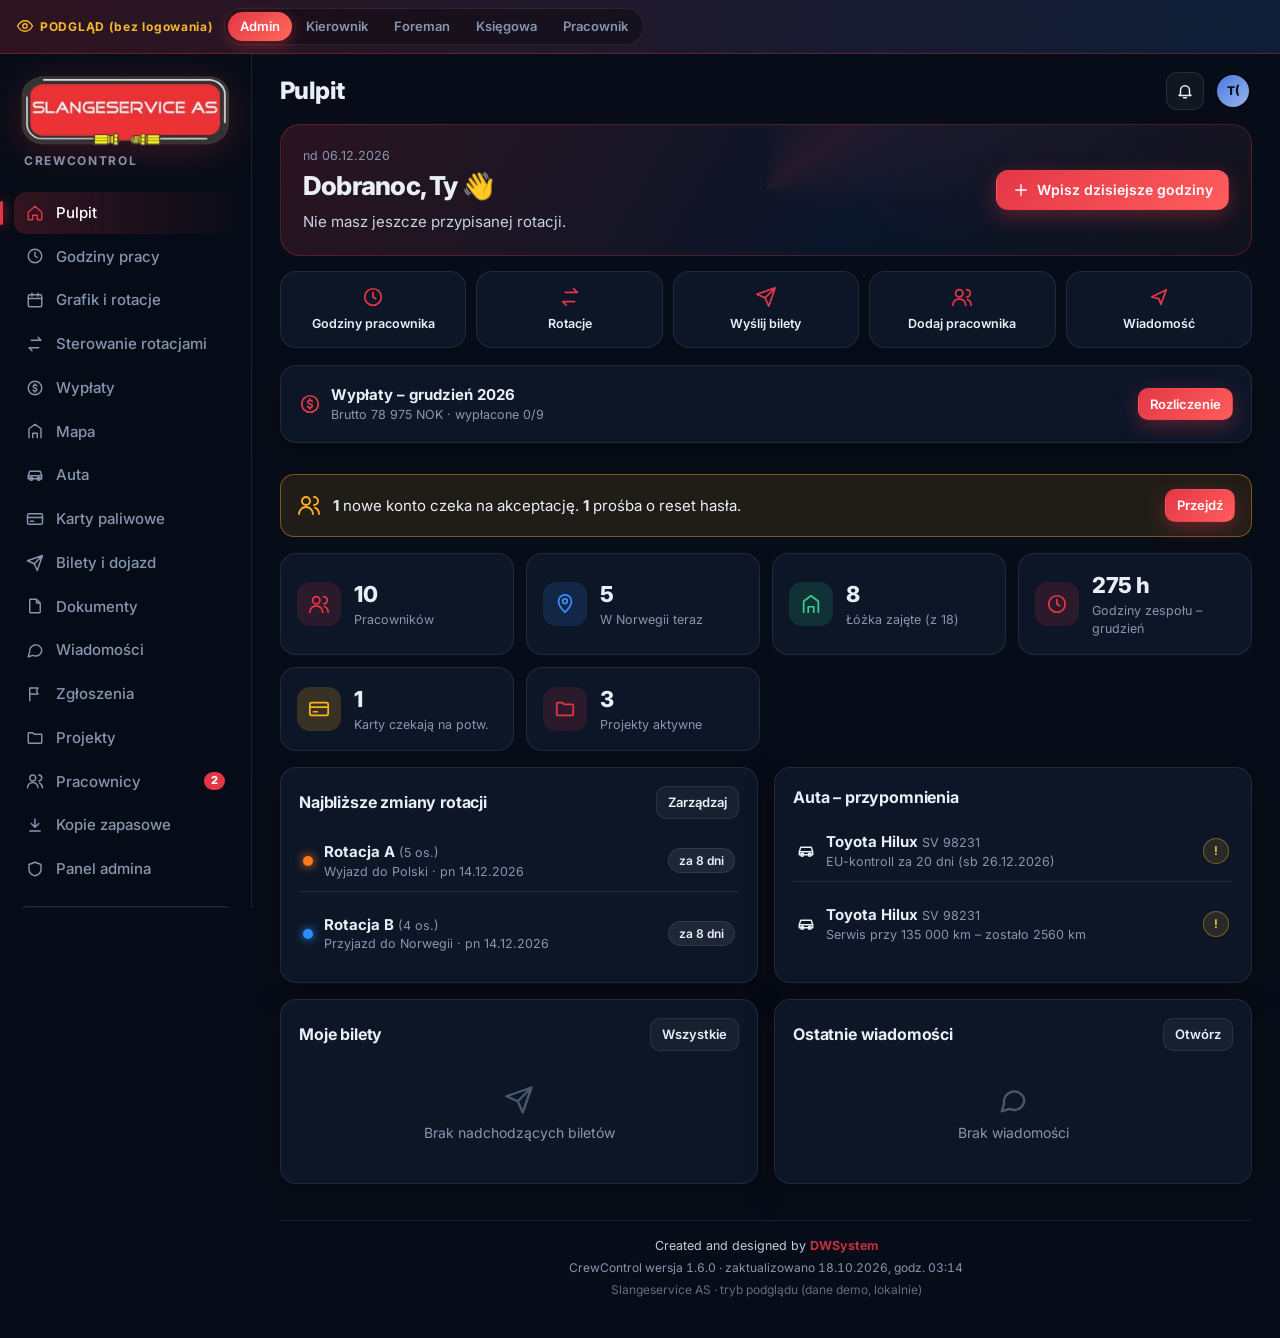
==== commit bdf7efd0: "v1.6.0 – języki PL/NO/EN z tłumaczeniem wiadomości, kopie zapasowe (konto/użytkownik/części/całość)," ====
--- a/preview.html
+++ b/preview.html
@@ -746,6 +746,18 @@
 .rate-row .muted{font-weight:400}
 .col.gap{display:flex;flex-direction:column;gap:14px}
 
+/* ---------- języki, tłumaczenia, kopie, konta ---------- */
+.langs{display:grid;grid-template-columns:repeat(3,1fr);gap:8px;margin-bottom:12px}
+.langs .flag{font-size:26px;line-height:1}
+.m-tr{display:flex;align-items:center;gap:6px;flex-wrap:wrap;margin-top:6px;font-size:11.5px}
+.m-tr .i{width:12px;height:12px}
+.bk-parts{display:grid;grid-template-columns:repeat(auto-fill,minmax(210px,1fr));gap:8px;margin-bottom:14px}
+.bk-parts .check{padding:9px 11px;border-radius:10px;border:1px solid var(--line);background:rgba(0,0,0,.22)}
+.card-h h3 .i{width:17px;height:17px;vertical-align:-3px;margin-right:4px;color:var(--accent)}
+.acctbl{min-width:900px}
+.acctbl tr.off td{opacity:.55}
+.acctbl .acts{white-space:nowrap;display:flex;gap:4px;justify-content:flex-end}
+
 </style>
 </head>
 <body>
@@ -763,8 +775,8 @@
    ========================================================= */
 'use strict';
 
-const VERSION = '1.5.0';
-const BUILD = '2026-10-18T03:09:47.586Z'; // build.js wstawia tu datę i godzinę aktualizacji
+const VERSION = '1.6.0';
+const BUILD = '2026-10-18T03:14:22.480Z'; // build.js wstawia tu datę i godzinę aktualizacji
 const DWS_URL = 'https://github.com/daniosagand98';
 function buildLabel() { const d = new Date(BUILD); if (isNaN(d)) return ''; const p = n => String(n).padStart(2, '0'); return `${p(d.getDate())}.${p(d.getMonth() + 1)}.${d.getFullYear()}, godz. ${p(d.getHours())}:${p(d.getMinutes())}`; }
 function footHTML() { const b = buildLabel(); return `<div class="foot-by">Created and designed by <a href="${DWS_URL}" target="_blank" rel="noopener">DWSystem</a></div><div class="foot-ver">CrewControl wersja ${VERSION}${b ? ` · zaktualizowano ${b}` : ''}</div>`; }
@@ -1134,6 +1146,7 @@
   { id: 'reports', icon: 'flag', label: 'Zgłoszenia', min: 3 },
   { id: 'projects', icon: 'folder', label: 'Projekty', min: 2, hide: ['ksiegowa'] },
   { id: 'people', icon: 'users', label: 'Pracownicy', min: 3 },
+  { id: 'backup', icon: 'dl', label: 'Kopie zapasowe', min: 3 },
   { id: 'admin', icon: 'shield', label: 'Panel admina', min: 4 },
 ];
 const BNAV = ['dash', 'hours', 'rota', 'tickets'];
@@ -1168,7 +1181,7 @@
 }
 function shell(v) {
   const navItems = NAV.filter(navOk);
-  const link = (n, cls = '') => { const b = navBadge(n.id); return `<a href="#${n.id}" class="${cls} ${VIEW === n.id ? 'on' : ''}" data-act="go" data-v="${n.id}">${ic(n.icon)}<span>${n.label}</span>${b ? `<b class="badge">${b}</b>` : ''}</a>`; };
+  const link = (n, cls = '') => { const b = navBadge(n.id); return `<a href="#${n.id}" class="${cls} ${VIEW === n.id ? 'on' : ''}" data-act="go" data-v="${n.id}">${ic(n.icon)}<span>${navLabel(n)}</span>${b ? `<b class="badge">${b}</b>` : ''}</a>`; };
   const unread = unreadCount();
   return `${previewBar()}
   <div class="shell">
@@ -1191,8 +1204,8 @@
       <section class="view" key="${VIEW}">${v.html}</section>
       <footer class="foot">${footHTML()}<div class="foot-note">${esc(COMPANY)} · ${PREVIEW ? 'tryb podglądu (dane demo, lokalnie)' : 'dane zapisywane lokalnie w tej przeglądarce'}</div></footer>
     </main>
-    <nav class="bnav">${bnav().map(id => { const n = NAV.find(x => x.id === id); const b = navBadge(id); return `<a href="#${id}" class="${VIEW === id ? 'on' : ''}" data-act="go" data-v="${id}">${ic(n.icon)}<span>${n.label.split(' ')[0]}</span>${b ? `<b class="badge">${b}</b>` : ''}</a>`; }).join('')}
-      <a href="#more" data-act="menu">${ic('menu')}<span>Więcej</span>${(navBadge('msgs') + navBadge('cards') + navBadge('people')) ? `<b class="badge">${navBadge('msgs') + navBadge('cards') + navBadge('people')}</b>` : ''}</a></nav>
+    <nav class="bnav">${bnav().map(id => { const n = NAV.find(x => x.id === id); const b = navBadge(id); return `<a href="#${id}" class="${VIEW === id ? 'on' : ''}" data-act="go" data-v="${id}">${ic(n.icon)}<span>${navLabel(n).split(' ')[0]}</span>${b ? `<b class="badge">${b}</b>` : ''}</a>`; }).join('')}
+      <a href="#more" data-act="menu">${ic('menu')}<span>${NAV_T[langOf()]?.more || 'Więcej'}</span>${(navBadge('msgs') + navBadge('cards') + navBadge('people')) ? `<b class="badge">${navBadge('msgs') + navBadge('cards') + navBadge('people')}</b>` : ''}</a></nav>
   </div>`;
 }
 let LAST_VIEW = null, LAST_ARG = null, LAST_ME = null;
@@ -2110,7 +2123,7 @@
   let changed = false; list.forEach(m => { m.readBy = m.readBy || []; if (m.fromId !== ME.id && !m.readBy.includes(ME.id)) { m.readBy.push(ME.id); m._new = true; changed = true; } });
   if (changed) save();
   const to = m => m.toType === 'all' ? 'Wszyscy' : m.toType === 'group' ? (groupById(m.toId)?.name || 'grupa') : nameOf(m.toId);
-  const html = `<div class="msgs">${list.map((m, i) => { const mine = m.fromId === ME.id; const r = `<div class="msg anim ${mine ? 'mine' : ''} ${m._new ? 'new' : ''}" style="--i:${Math.min(i, 8)}">${mine ? '' : avatar(userById(m.fromId))}<div class="bubble"><div class="m-meta"><b>${mine ? 'Ty' : esc(nameOf(m.fromId))}</b> → ${esc(to(m))} · ${relTime(m.createdAt)}</div><div class="m-text">${esc(m.text).replace(/\n/g, '<br>')}</div>${!mine ? `${can.foreman() ? `<button type="button" class="link small" data-act="msg-reply" data-id="${m.fromId}">Odpowiedz</button>` : ''}` : `<span class="muted small">przeczytało: ${(m.readBy || []).length}</span>`}</div></div>`; delete m._new; return r; }).join('') || empty('Brak wiadomości', 'chat')}</div>`;
+  const html = `<div class="msgs">${list.map((m, i) => { const mine = m.fromId === ME.id; const r = `<div class="msg anim ${mine ? 'mine' : ''} ${m._new ? 'new' : ''}" style="--i:${Math.min(i, 8)}">${mine ? '' : avatar(userById(m.fromId))}<div class="bubble"><div class="m-meta"><b>${mine ? 'Ty' : esc(nameOf(m.fromId))}</b> → ${esc(to(m))} · ${relTime(m.createdAt)}</div>${msgTextHTML(m)}${!mine ? `${can.foreman() ? `<button type="button" class="link small" data-act="msg-reply" data-id="${m.fromId}">Odpowiedz</button>` : ''}` : `<span class="muted small">przeczytało: ${(m.readBy || []).length}</span>`}</div></div>`; delete m._new; return r; }).join('') || empty('Brak wiadomości', 'chat')}</div>`;
   return { title: 'Wiadomości', sub: can.foreman() ? 'Do osoby, rotacji lub wszystkich' : 'Wiadomości od kierownictwa', html, action: can.foreman() ? `<button type="button" class="btn primary" data-act="msg-new">${ic('send')}<span class="hide-s"> Napisz</span></button>` : '' };
 };
 
@@ -2204,6 +2217,143 @@
 };
 
 /* ----- ADMIN ----- */
+/* =========================================================
+   JĘZYKI (PL / NO / EN) + automatyczne tłumaczenie wiadomości
+   ========================================================= */
+const LANGS = { pl: { label: 'Polski', flag: '🇵🇱', api: 'pl-PL' }, no: { label: 'Norsk', flag: '🇳🇴', api: 'nb-NO' }, en: { label: 'English', flag: '🇬🇧', api: 'en-GB' } };
+const langOf = (u = ME) => LANGS[u?.lang] ? u.lang : 'pl';
+// nawigacja w języku użytkownika (reszta interfejsu na razie po polsku)
+const NAV_T = {
+  no: { dash: 'Oversikt', hours: 'Arbeidstimer', rota: 'Turnus og plan', rotations: 'Styr turnuser', pay: 'Lønn', houses: 'Kart', cars: 'Biler', cards: 'Drivstoffkort', tickets: 'Billetter og reise', docs: 'Dokumenter', msgs: 'Meldinger', reports: 'Meldinger til ledelsen', projects: 'Prosjekter', people: 'Ansatte', backup: 'Sikkerhetskopi', admin: 'Adminpanel', more: 'Mer' },
+  en: { dash: 'Dashboard', hours: 'Work hours', rota: 'Schedule & rotations', rotations: 'Manage rotations', pay: 'Payroll', houses: 'Map', cars: 'Cars', cards: 'Fuel cards', tickets: 'Tickets & travel', docs: 'Documents', msgs: 'Messages', reports: 'Reports', projects: 'Projects', people: 'Employees', backup: 'Backups', admin: 'Admin panel', more: 'More' },
+};
+const navLabel = n => NAV_T[langOf()]?.[n.id] || n.label;
+const TR_UI = {
+  pl: { tr: 'przetłumaczono z', orig: 'Pokaż oryginał', back: 'Pokaż tłumaczenie', wait: 'tłumaczę…', fail: 'Tłumaczenie niedostępne (brak internetu lub limit) – pokazuję oryginał' },
+  no: { tr: 'oversatt fra', orig: 'Vis original', back: 'Vis oversettelse', wait: 'oversetter…', fail: 'Oversettelse utilgjengelig – viser originalen' },
+  en: { tr: 'translated from', orig: 'Show original', back: 'Show translation', wait: 'translating…', fail: 'Translation unavailable – showing original' },
+};
+const TR_PENDING = new Set();
+// darmowe API MyMemory (działa z przeglądarki); tekst dzielony na kawałki ≤ 450 bajtów
+async function translateText(text, from, to) {
+  const parts = []; let cur = '';
+  for (const s of String(text).split(/(?<=[.!?\n])\s*/)) {
+    if (new TextEncoder().encode(cur + ' ' + s).length > 450 && cur) { parts.push(cur); cur = s; } else cur = cur ? cur + ' ' + s : s;
+  }
+  if (cur) parts.push(cur);
+  const out = [];
+  for (const q of parts) {
+    const r = await fetch(`https://api.mymemory.translated.net/get?q=${encodeURIComponent(q)}&langpair=${LANGS[from].api}|${LANGS[to].api}`);
+    if (!r.ok) throw new Error('HTTP ' + r.status);
+    const j = await r.json(); const t = j?.responseData?.translatedText;
+    if (!t || j.responseStatus >= 400 || /MYMEMORY WARNING|QUERY LENGTH LIMIT/i.test(t)) throw new Error(t || 'brak tłumaczenia');
+    out.push(t);
+  }
+  const ta = document.createElement('textarea'); ta.innerHTML = out.join(' '); return ta.value;
+}
+function msgTextHTML(m) {
+  const to = langOf(), from = LANGS[m.lang] ? m.lang : 'pl', T = TR_UI[to];
+  if (m.fromId === ME.id || from === to) return `<div class="m-text">${esc(m.text).replace(/\n/g, '<br>')}</div>`;
+  const tr = m.tr?.[to], showOrig = SHOW_ORIG.has(m.id);
+  if (!tr) {
+    if (m.trFail?.[to]) return `<div class="m-text">${esc(m.text).replace(/\n/g, '<br>')}</div><div class="m-tr muted small">${ic('warn')} ${T.fail}</div>`;
+    queueTranslate(m, from, to);
+    return `<div class="m-text">${esc(m.text).replace(/\n/g, '<br>')}</div><div class="m-tr muted small">${LANGS[from].flag} → ${LANGS[to].flag} ${T.wait}</div>`;
+  }
+  return `<div class="m-text">${esc(showOrig ? m.text : tr).replace(/\n/g, '<br>')}</div><div class="m-tr muted small">${LANGS[from].flag} ${T.tr} ${LANGS[from].label} · <button type="button" class="link small" data-act="msg-orig" data-id="${m.id}">${showOrig ? T.back : T.orig}</button></div>`;
+}
+const SHOW_ORIG = new Set();
+function queueTranslate(m, from, to) {
+  const k = m.id + to; if (TR_PENDING.has(k)) return; TR_PENDING.add(k);
+  translateText(m.text, from, to).then(t => { m.tr = m.tr || {}; m.tr[to] = t; }).catch(() => { m.trFail = m.trFail || {}; m.trFail[to] = Date.now(); })
+    .finally(() => { TR_PENDING.delete(k); save(); if (VIEW === 'msgs' || VIEW === 'dash') render(); });
+}
+
+/* =========================================================
+   KOPIE ZAPASOWE – cały program, wybrany użytkownik, wybrane części, własne konto
+   ========================================================= */
+const BK_PARTS = {
+  hours: { label: 'Godziny pracy + projekty', keys: ['hours', 'projects'] },
+  housing: { label: 'Domy, auta, tankowania', keys: ['houses', 'cars', 'refuels'] },
+  rot: { label: 'Rotacje', keys: ['groups'] },
+  tickets: { label: 'Bilety', keys: ['tickets'] },
+  docs: { label: 'Dokumenty', keys: ['docs'] },
+  msgs: { label: 'Wiadomości', keys: ['messages'] },
+  cards: { label: 'Karty paliwowe', keys: ['fuelCards', 'cardTransfers'] },
+  reports: { label: 'Zgłoszenia', keys: ['reports'] },
+  pay: { label: 'Wypłaty i stawki', keys: [], pay: true },
+};
+const fileIdsOf = db => [...(db.tickets || []).flatMap(t => t.fileIds || []), ...(db.docs || []).map(d => d.fileId), ...(db.refuels || []).map(r => r.fileId), ...(db.reports || []).flatMap(r => r.fileIds || [])].filter(Boolean);
+// kierownik/księgowa/pracownik nie dostaje w kopii autora anonimowych zgłoszeń, haseł ani kodów odzyskiwania innych osób
+function sanitize(db, opts = {}) {
+  const d = JSON.parse(JSON.stringify(db));
+  if (!can.admin()) {
+    (d.reports || []).forEach(r => { if (r.anon) r.fromId = ''; });
+    (d.users || []).forEach(u => { if (u.id !== ME.id || opts.dropOwnSecrets) { delete u.pass; delete u.recovery; } });
+  }
+  if (!can.pay() && !opts.keepPay) { delete d.pay; (d.users || []).forEach(u => { if (u.pay) delete u.pay.note; }); }
+  return d;
+}
+async function downloadBackup(scope, db, label) {
+  const ids = new Set(fileIdsOf(db));
+  const files = (await FS.all().catch(() => [])).filter(f => scope === 'all' || ids.has(f.id));
+  const enc = await Promise.all(files.map(f => new Promise(res => { const r = new FileReader(); r.onload = () => res({ id: f.id, name: f.name, type: f.type, at: f.at, data: r.result }); r.readAsDataURL(f.blob); })));
+  const blob = new Blob([JSON.stringify({ app: 'CrewControl', version: VERSION, scope, label, by: ME.id, at: new Date().toISOString(), db, files: enc })], { type: 'application/json' });
+  const a = document.createElement('a'); a.href = URL.createObjectURL(blob); a.download = `crewcontrol-${scope}-${label.toLowerCase().replace(/[^a-z0-9ąćęłńóśźż]+/gi, '-')}-${isoLocal()}.json`; document.body.appendChild(a); a.click(); a.remove();
+  DB.meta.lastBackup = Date.now(); log(`Kopia zapasowa: ${label}`); save(); toast('Kopia pobrana: ' + label);
+}
+function userSlice(u, own = false) {
+  const mine = x => x.userId === u.id;
+  const d = {
+    users: [u],
+    hours: DB.hours.filter(mine),
+    docs: DB.docs.filter(mine),
+    tickets: DB.tickets.filter(t => t.groupId === u.groupId || (t.userIds || []).includes(u.id)),
+    messages: DB.messages.filter(m => m.fromId === u.id || (m.toType === 'user' && m.toId === u.id) || m.toType === 'all' || (m.toType === 'group' && m.toId === u.groupId)),
+    reports: DB.reports.filter(r => r.fromId === u.id && (own || can.admin() || !r.anon)),
+    refuels: DB.refuels.filter(r => r.userId === u.id),
+    cardTransfers: DB.cardTransfers.filter(t => t.fromId === u.id || t.toId === u.id),
+    projects: DB.projects, groups: DB.groups.filter(g => g.id === u.groupId),
+    houses: DB.houses.filter(h => h.id === u.houseId), cars: DB.cars.filter(c => c.id === u.carId),
+  };
+  return sanitize(d, { dropOwnSecrets: true, keepPay: own });
+}
+VIEWS.backup = () => {
+  const ed = can.manage(), parts = Object.entries(BK_PARTS).filter(([k]) => k !== 'pay' || can.pay());
+  let html = `<div class="grid2">
+    <div class="card anim"><div class="card-h"><h3>${ic('shield')} Cały program</h3></div><p class="muted small">Wszystkie dane i pliki (bilety, umowy, paragony, zrzuty ekranu). Tą kopią można przenieść aplikację na inne urządzenie.${!can.admin() ? ' Autorzy anonimowych zgłoszeń i hasła innych osób nie są zapisywani.' : ''}</p>
+      <button type="button" class="btn primary block" data-act="bk-all">${ic('dl')} Pobierz kopię całości</button>
+      <div class="muted small" style="margin-top:10px">Ostatnia kopia: ${DB.meta.lastBackup ? fmtTs(DB.meta.lastBackup) : 'nigdy'}</div></div>
+    <div class="card anim" style="--i:1"><div class="card-h"><h3>${ic('users')} Wybrany użytkownik</h3></div><p class="muted small">Konto, godziny, dokumenty, bilety, wiadomości i zgłoszenia jednej osoby.</p>
+      <label>Użytkownik<select id="bkUser">${activeUsers().map(u => opt(u.id, `${u.name} (${ROLES[u.role].label})`)).join('')}</select></label>
+      <button type="button" class="btn primary block" data-act="bk-user">${ic('dl')} Pobierz kopię użytkownika</button></div>
+  </div>
+  <div class="card anim" style="--i:2"><div class="card-h"><h3>${ic('folder')} Wybrane części</h3></div>
+    <div class="bk-parts">${parts.map(([k, p]) => `<label class="check"><input type="checkbox" name="bkpart" value="${k}" ${k === 'hours' ? 'checked' : ''}> ${p.label}</label>`).join('')}</div>
+    <button type="button" class="btn primary" data-act="bk-parts">${ic('dl')} Pobierz wybrane</button></div>
+  <div class="card anim" style="--i:3"><div class="card-h"><h3>${ic('up')} Przywracanie</h3></div>
+    <p class="muted small">Kopia <b>całości</b> zastępuje obecne dane. Kopia <b>użytkownika</b> lub <b>wybranych części</b> jest <b>dołączana</b> – brakujące wpisy wracają, istniejące są aktualizowane, nic nie jest kasowane.</p>
+    <label class="btn ghost block filebtn">${ic('up')} Wybierz plik kopii<input type="file" accept=".json,application/json" data-chg="restore" hidden></label>
+    ${PREVIEW && can.admin() ? `<button type="button" class="btn danger block" data-act="reset-demo" style="margin-top:8px">${ic('trash')} Zresetuj dane demo</button>` : ''}</div>`;
+  return { title: 'Kopie zapasowe', sub: ed ? 'Cały program, wybrany użytkownik albo wybrane części' : '', html };
+};
+// dołączanie kopii częściowej: upsert po id; istniejących kont nie nadpisujemy (hasła zostają)
+async function mergeBackup(j) {
+  const d = j.db; let n = 0;
+  for (const k of Object.keys(emptyDB())) {
+    if (!Array.isArray(d[k]) || !Array.isArray(DB[k])) continue;
+    for (const x of d[k]) {
+      if (!x || !x.id) continue;
+      const i = DB[k].findIndex(y => y.id === x.id);
+      if (i < 0) { DB[k].push(x); n++; }
+      else if (k !== 'users') { DB[k][i] = { ...DB[k][i], ...x }; n++; }
+    }
+  }
+  if (d.pay && can.pay()) { const P = payCfg(); Object.assign(P.groups, d.pay.groups || {}); Object.assign(P.projects, d.pay.projects || {}); }
+  for (const x of j.files || []) { if (await FS.get(x.id).catch(() => null)) continue; const blob = await (await fetch(x.data)).blob(); await FS.put({ id: x.id, name: x.name, type: x.type, at: x.at, blob, size: blob.size }); }
+  return n;
+}
+
 /* =========================================================
    WYPŁATY – stawki (domyślna → rotacja → projekt → indywidualna) i rozliczenia
    ========================================================= */
@@ -2370,18 +2520,25 @@
   const online = us.filter(u => u.lastSeen && now - u.lastSeen < 5 * 60000).length;
   const today = us.filter(u => u.lastSeen && now - u.lastSeen < 864e5).length;
   const logs = DB.logs.filter(l => !ST.logUser || l.userId === ST.logUser).slice(0, 150);
+  const resetsOpen = DB.resetRequests.filter(r => r.status === 'open' && userById(r.userId));
   let html = `<div class="stats">${stat('Online teraz', online, { icon: 'eye', tone: 'green' })}${stat('Aktywni (24 h)', today, { icon: 'users', tone: 'blue', i: 1 })}${stat('Kont', DB.users.length, { icon: 'shield', i: 2 })}${stat('Wpisów w logu', DB.logs.length, { icon: 'file', i: 3 })}</div>
   <div class="grid2"><div class="card anim" style="--i:4"><div class="card-h"><h3>Kto był online</h3></div>
     ${us.map(u => { const on = u.lastSeen && now - u.lastSeen < 5 * 60000; const hM = sumH(DB.hours.filter(h => h.userId === u.id && h.date.startsWith(monthNow()))); return `<div class="li click" data-act="go-user" data-id="${u.id}">${avatar(u)}<div class="grow"><b>${esc(u.name)}</b> <span class="role r-${u.role}">${ROLES[u.role].label}</span><div class="muted small"><span class="odot ${on ? 'on' : ''}"></span>${on ? 'online' : relTime(u.lastSeen)} · ${fmtH(hM)} w tym mies.</div></div>${ic('eye')}</div>`; }).join('')}</div>
-  <div class="card anim" style="--i:5"><div class="card-h"><h3>Kopia zapasowa</h3></div>
-    <p class="muted small">Pobierz całą aplikację (dane + pliki: bilety, umowy) jako jeden plik JSON. Możesz ją później przywrócić.</p>
-    <div class="col gap"><button type="button" class="btn primary block" data-act="backup">${ic('dl')} Pobierz kopię zapasową</button>
-    <label class="btn ghost block filebtn">${ic('up')} Przywróć z kopii<input type="file" accept=".json,application/json" data-chg="restore" hidden></label>
-    ${PREVIEW ? `<button type="button" class="btn danger block" data-act="reset-demo">${ic('trash')} Zresetuj dane demo</button>` : ''}</div>
+  <div class="card anim" style="--i:5"><div class="card-h"><h3>Kopie i reset hasła</h3></div>
+    <div class="col gap"><button type="button" class="btn primary block" data-act="go" data-v="backup">${ic('dl')} Kopie zapasowe (całość / użytkownik / części)</button>
+    ${resetsOpen.length ? resetsOpen.map(r => { const u = userById(r.userId); return `<div class="li">${avatar(u)}<div class="grow"><b>${esc(u.name)}</b><div class="muted small">prosi o reset hasła · ${relTime(r.at)}</div></div><button type="button" class="btn sm primary" data-act="admin-set-pass" data-id="${u.id}" data-req="${r.id}">${ic('key')} Ustaw</button></div>`; }).join('') : '<div class="muted small">Brak próśb o reset hasła.</div>'}</div>
     <div class="muted small" style="margin-top:12px">Ostatnia kopia: ${DB.meta.lastBackup ? fmtTs(DB.meta.lastBackup) : 'nigdy'}</div></div></div>
+  <div class="card anim" style="--i:6"><div class="card-h"><h3>Wszystkie konta</h3><span class="pill">${DB.users.length}</span></div>
+    <div class="tl-wrap"><table class="paytbl acctbl"><thead><tr><th>Osoba</th><th>Login</th><th>E-mail</th><th>Ranga</th><th>Język</th><th>Ostatnio</th><th>Status</th><th></th></tr></thead><tbody>
+    ${[...DB.users].sort((a, b) => (b.lastSeen || 0) - (a.lastSeen || 0)).map(u => { const on = u.lastSeen && now - u.lastSeen < 5 * 60000; return `<tr class="${u.active === false ? 'off' : ''}">
+      <td><button type="button" class="linkrow" data-act="go-user" data-id="${u.id}">${avatar(u)}<b>${esc(u.name)}</b></button></td><td>@${esc(u.login)}</td><td>${esc(u.email || '—')}</td><td><span class="role r-${u.role}">${ROLES[u.role].label}</span></td><td>${LANGS[langOf(u)].flag}</td>
+      <td><span class="odot ${on ? 'on' : ''}"></span>${on ? 'online' : relTime(u.lastSeen)}</td>
+      <td>${u.pending ? '<span class="pill warn">czeka</span>' : u.active === false ? '<span class="pill bad">zablokowane</span>' : '<span class="pill ok">aktywne</span>'}</td>
+      <td class="acts"><button type="button" class="ib sm" data-act="user-edit" data-id="${u.id}" title="Edytuj (dane, e-mail, ranga)">${ic('edit')}</button><button type="button" class="ib sm" data-act="admin-set-pass" data-id="${u.id}" title="Ustaw nowe hasło">${ic('key')}</button><button type="button" class="ib sm" data-act="bk-user-id" data-id="${u.id}" title="Kopia zapasowa użytkownika">${ic('dl')}</button>${u.id !== REAL.id ? `<button type="button" class="ib sm" data-act="acc-toggle" data-id="${u.id}" title="${u.active === false ? 'Odblokuj' : 'Zablokuj'} konto">${ic(u.active === false ? 'check' : 'x')}</button>` : ''}</td></tr>`; }).join('')}
+    </tbody></table></div></div>
   <div class="card anim" style="--i:6"><div class="card-h"><h3>Logi systemu</h3><select data-chg="log-user" class="mini">${userOpts(ST.logUser, () => true, 'Wszyscy')}</select></div>
     ${logs.map(l => `<div class="log"><span class="muted small">${fmtTs(l.at)}</span><b>${esc(nameOf(l.userId))}</b><span>${esc(l.action)}</span></div>`).join('') || empty('Brak logów', 'shield')}</div>`;
-  return { title: 'Panel admina', sub: 'Aktywność, logi, kopia zapasowa', html };
+  return { title: 'Panel admina', sub: 'Kto był online, wszystkie konta, e-maile, hasła, kopie zapasowe i logi', html };
 };
 
 /* =========================================================
@@ -2403,10 +2560,31 @@
         ${tile('acc-email', 'mail', 'Zmień e-mail', ME.email ? esc(ME.email) : 'Nie podano adresu')}
         ${tile('acc-boss', 'flag', 'Napisz do kierownika', 'Zgłoszenie, informacja albo skarga – także anonimowo')}
         ${tile('acc-bug', 'bug', 'Zgłoś błąd w aplikacji', 'Opis + maks. 3 zrzuty ekranu')}
+        ${tile('acc-lang', 'chat', 'Język / Språk / Language', `${LANGS[langOf()].flag} ${LANGS[langOf()].label} – wiadomości tłumaczą się na ten język`)}
+        ${tile('acc-backup', 'dl', 'Kopia mojego konta', 'Pobierz swoje dane: godziny, dokumenty, bilety, wiadomości')}
         ${tile('acc-mine', 'file', 'Moje zgłoszenia', mine.length ? `${mine.length} wysłanych` : 'Jeszcze nic nie wysłano', mine.filter(r => r.reply && !r.replySeen).length)}
       </div>
       <div class="row gap wrap"><button type="button" class="btn ghost" data-act="go-user" data-id="${ME.id}">Mój profil</button><button type="button" class="btn ghost" data-act="install-help">${ic('dl')} Dodaj do ekranu</button>${canPass ? `<button type="button" class="btn ghost" data-act="new-recovery">${ic('key')} Nowy kod odzyskiwania</button>` : ''}${!PREVIEW ? `<button type="button" class="btn danger" data-act="logout">${ic('logout')} Wyloguj</button>` : ''}</div>`);
   },
+  'acc-lang': () => {
+    modal('Język / Språk / Language', `<div class="langs">${Object.entries(LANGS).map(([k, l]) => `<label class="rchip"><input type="radio" name="lang" value="${k}" ${langOf() === k ? 'checked' : ''}><span class="flag">${l.flag}</span><span>${l.label}</span></label>`).join('')}</div>
+      <p class="muted small">Wiadomości od kierownika, foremana i księgowej będą automatycznie tłumaczone na wybrany język (zawsze możesz zobaczyć oryginał). Twoje wiadomości są wysyłane w tym języku i tłumaczone u odbiorcy. Menu też zmieni język.</p>`, {
+      submitLabel: 'Zapisz', onSubmit: fd => { const l = fd.get('lang'); if (!LANGS[l]) return; ME.lang = l; log('Język: ' + LANGS[l].label); save(); render(); toast(LANGS[l].flag + ' ' + LANGS[l].label); },
+    });
+  },
+  'acc-backup': () => { closeModal(); downloadBackup('user', userSlice(ME, true), ME.name); },
+  'msg-orig': el => { const id = el.dataset.id; SHOW_ORIG.has(id) ? SHOW_ORIG.delete(id) : SHOW_ORIG.add(id); render(); },
+  'bk-all': () => { if (!can.manage()) return; downloadBackup('all', sanitize(DB), 'cały program'); },
+  'bk-user': () => { if (!can.manage()) return; const u = userById($('#bkUser')?.value); if (u) downloadBackup('user', userSlice(u), u.name); },
+  'bk-user-id': el => { if (!can.manage()) return; const u = userById(el.dataset.id); if (u) downloadBackup('user', userSlice(u), u.name); },
+  'bk-parts': () => {
+    if (!can.manage()) return; const ks = $$('[name=bkpart]:checked').map(x => x.value); if (!ks.length) return toast('Zaznacz co najmniej jedną część', 'err');
+    const d = { users: DB.users.map(u => ({ id: u.id, name: u.name, login: u.login, role: u.role })) };
+    ks.forEach(k => BK_PARTS[k].keys.forEach(c => { d[c] = DB[c]; }));
+    if (ks.includes('pay') && can.pay()) { d.pay = DB.pay; }
+    downloadBackup('parts', sanitize(d, { keepPay: ks.includes('pay') }), ks.map(k => BK_PARTS[k].label.split(' ')[0]).join('+'));
+  },
+  'acc-toggle': el => { const u = userById(el.dataset.id); if (!u || u.id === REAL.id) return; u.active = u.active === false; log(`${u.active ? 'Odblokowano' : 'Zablokowano'} konto ${u.name}`); save(); render(); toast(`${u.name}: konto ${u.active ? 'aktywne' : 'zablokowane'}`); },
   'acc-pass': () => {
     if (!(ME.id === REAL.id && !PREVIEW)) return toast(PREVIEW ? 'W trybie podglądu zmiana hasła jest wyłączona' : 'Hasło zmienisz tylko na swoim koncie', 'info');
     modal('Zmień hasło', `<label>Obecne hasło<input name="old" type="password" required autocomplete="current-password"></label><label>Nowe hasło<input name="pass" type="password" minlength="4" required autocomplete="new-password"></label><label>Powtórz nowe hasło<input name="pass2" type="password" minlength="4" required autocomplete="new-password"></label>`, {
@@ -2637,7 +2815,7 @@
   'card-give': el => {
     const c = DB.fuelCards.find(x => x.id === el.dataset.id);
     modal('Przekaż kartę – ' + c.name, `<p class="muted small">Odbiorca musi potwierdzić w aplikacji, że dostał kartę. Do tego czasu karta jest zapisana na ${esc(nameOf(c.holderId))}.</p><label>Komu dajesz kartę?<select name="toId" required>${userOpts('', u => u.id !== c.holderId)}</select></label>`, {
-      submitLabel: 'Przekaż', onSubmit: fd => { const to = fd.get('toId'); if (!to) throw new Error('Wybierz osobę'); DB.cardTransfers.push({ id: uid(), cardId: c.id, fromId: c.holderId || ME.id, toId: to, byId: ME.id, status: 'pending', createdAt: Date.now() }); DB.messages.push({ id: uid(), fromId: ME.id, toType: 'user', toId: to, text: `🔑 Przekazuję Ci kartę paliwową ${c.name} (•••• ${c.last4}). Potwierdź odbiór w zakładce Karty paliwowe.`, createdAt: Date.now(), readBy: [] }); log(`Przekazanie karty ${c.name} → ${nameOf(to)} (czeka)`); save(); render(); toast('Wysłano – czeka na potwierdzenie'); },
+      submitLabel: 'Przekaż', onSubmit: fd => { const to = fd.get('toId'); if (!to) throw new Error('Wybierz osobę'); DB.cardTransfers.push({ id: uid(), cardId: c.id, fromId: c.holderId || ME.id, toId: to, byId: ME.id, status: 'pending', createdAt: Date.now() }); DB.messages.push({ id: uid(), lang: langOf(), fromId: ME.id, toType: 'user', toId: to, text: `🔑 Przekazuję Ci kartę paliwową ${c.name} (•••• ${c.last4}). Potwierdź odbiór w zakładce Karty paliwowe.`, createdAt: Date.now(), readBy: [] }); log(`Przekazanie karty ${c.name} → ${nameOf(to)} (czeka)`); save(); render(); toast('Wysłano – czeka na potwierdzenie'); },
     });
   },
   'card-accept': el => { const t = DB.cardTransfers.find(x => x.id === el.dataset.id); if (!t) return; const c = DB.fuelCards.find(x => x.id === t.cardId); t.status = 'accepted'; t.resolvedAt = Date.now(); if (c) c.holderId = t.toId; log(`Potwierdzono odbiór karty ${c?.name}`); save(); render(); toast('Karta jest teraz u Ciebie'); },
@@ -2672,8 +2850,8 @@
           const nt = { id: uid(), ...d, fileIds: ids, createdBy: ME.id, createdAt: Date.now() }; DB.tickets.push(nt);
           if (fd.get('notify') === 'on') {
             const txt = `✈️ Bilety: ${d.direction === 'PL' ? 'wyjazd do Polski' : 'przyjazd do Norwegii'} ${fmtDate(d.date)} ${d.depTime} ${d.flightNo}. Pobierz w zakładce „Bilety i dojazd”.${d.note ? '\n' + d.note : ''}`;
-            if (d.groupId) DB.messages.push({ id: uid(), fromId: ME.id, toType: 'group', toId: d.groupId, text: txt, createdAt: Date.now(), readBy: [] });
-            d.userIds.filter(u => userById(u)?.groupId !== d.groupId).forEach(u => DB.messages.push({ id: uid(), fromId: ME.id, toType: 'user', toId: u, text: txt, createdAt: Date.now(), readBy: [] }));
+            if (d.groupId) DB.messages.push({ id: uid(), lang: langOf(), fromId: ME.id, toType: 'group', toId: d.groupId, text: txt, createdAt: Date.now(), readBy: [] });
+            d.userIds.filter(u => userById(u)?.groupId !== d.groupId).forEach(u => DB.messages.push({ id: uid(), lang: langOf(), fromId: ME.id, toType: 'user', toId: u, text: txt, createdAt: Date.now(), readBy: [] }));
           }
           log(`Wysłano bilety ${d.flightNo} do ${groupById(d.groupId)?.name || 'wybranych osób'} (${ids.length} plików)`);
         }
@@ -2737,7 +2915,7 @@
     <label class="mt-group" ${type !== 'group' ? 'hidden' : ''}>Grupa<select name="toGroup">${DB.groups.map(g => opt(g.id, `${g.name} (${crew().filter(u => u.groupId === g.id).length} os.)`, type === 'group' && g.id === toId)).join('')}</select></label>
     <label>Treść<textarea name="text" rows="4" required></textarea></label>`, {
     submitLabel: 'Wyślij',
-    onSubmit: fd => { const tt = fd.get('toType'); const to = tt === 'user' ? fd.get('toUser') : tt === 'group' ? fd.get('toGroup') : ''; if (tt !== 'all' && !to) throw new Error('Wybierz odbiorcę'); DB.messages.push({ id: uid(), fromId: ME.id, toType: tt, toId: to, text: String(fd.get('text')).trim(), createdAt: Date.now(), readBy: [] }); log(`Wiadomość → ${tt === 'all' ? 'wszyscy' : tt === 'group' ? groupById(to)?.name : nameOf(to)}`); save(); render(); toast('Wysłano'); },
+    onSubmit: fd => { const tt = fd.get('toType'); const to = tt === 'user' ? fd.get('toUser') : tt === 'group' ? fd.get('toGroup') : ''; if (tt !== 'all' && !to) throw new Error('Wybierz odbiorcę'); DB.messages.push({ id: uid(), lang: langOf(), fromId: ME.id, toType: tt, toId: to, text: String(fd.get('text')).trim(), createdAt: Date.now(), readBy: [] }); log(`Wiadomość → ${tt === 'all' ? 'wszyscy' : tt === 'group' ? groupById(to)?.name : nameOf(to)}`); save(); render(); toast('Wysłano'); },
   });
 }
 const CHG = {
@@ -2760,6 +2938,12 @@
     const f = el.files[0]; if (!f) return;
     try {
       const j = JSON.parse(await f.text()); if (!j.db || !j.db.users) throw new Error('To nie jest kopia CrewControl');
+      if (j.scope && j.scope !== 'all') {
+        if (!REAL || !can.manage()) throw new Error('Kopię użytkownika lub części może dołączyć kierownik albo admin (po zalogowaniu)');
+        if (!confirm(`Dołączyć kopię „${j.label || j.scope}” z ${j.at}? Brakujące dane wrócą, nic nie zostanie usunięte.`)) return;
+        const n = await mergeBackup(j); log(`Dołączono kopię: ${j.label || j.scope}`); save(); render(); el.value = ''; return toast(`Dołączono (${n} wpisów)`);
+      }
+      if (REAL && !can.manage()) throw new Error('Pełną kopię przywraca kierownik albo admin');
       if (!confirm(`Przywrócić kopię z ${j.at}? Obecne dane zostaną zastąpione.`)) return;
       await FS.clear().catch(() => { });
       for (const x of j.files || []) { const blob = await (await fetch(x.data)).blob(); await FS.put({ id: x.id, name: x.name, type: x.type, at: x.at, blob, size: blob.size }); }
@@ -2790,7 +2974,7 @@
 function openMenu() {
   const items = NAV.filter(navOk);
   const d = document.createElement('div'); d.className = 'sheet-ov'; d.dataset.act = 'close-menu';
-  d.innerHTML = `<div class="sheet" onclick="event.stopPropagation()"><div class="grab"></div><div class="sheet-grid">${items.map(n => { const b = navBadge(n.id); return `<a href="#${n.id}" class="${VIEW === n.id ? 'on' : ''}" data-act="go" data-v="${n.id}">${ic(n.icon)}<span>${n.label}</span>${b ? `<b class="badge">${b}</b>` : ''}</a>`; }).join('')}</div>
+  d.innerHTML = `<div class="sheet" onclick="event.stopPropagation()"><div class="grab"></div><div class="sheet-grid">${items.map(n => { const b = navBadge(n.id); return `<a href="#${n.id}" class="${VIEW === n.id ? 'on' : ''}" data-act="go" data-v="${n.id}">${ic(n.icon)}<span>${navLabel(n)}</span>${b ? `<b class="badge">${b}</b>` : ''}</a>`; }).join('')}</div>
   <button type="button" class="me wide" data-act="profile">${avatar(ME)}<div><div class="me-n">${esc(ME.name)}</div><div class="me-r">${ROLES[ME.role].label}</div></div></button></div>`;
   d.querySelector('.sheet').addEventListener('click', e => { const el = e.target.closest('[data-act]'); if (el) { e.preventDefault(); const fn = ACT[el.dataset.act]; closeMenu(); fn && fn(el, e); } });
   document.body.appendChild(d); requestAnimationFrame(() => d.classList.add('in'));
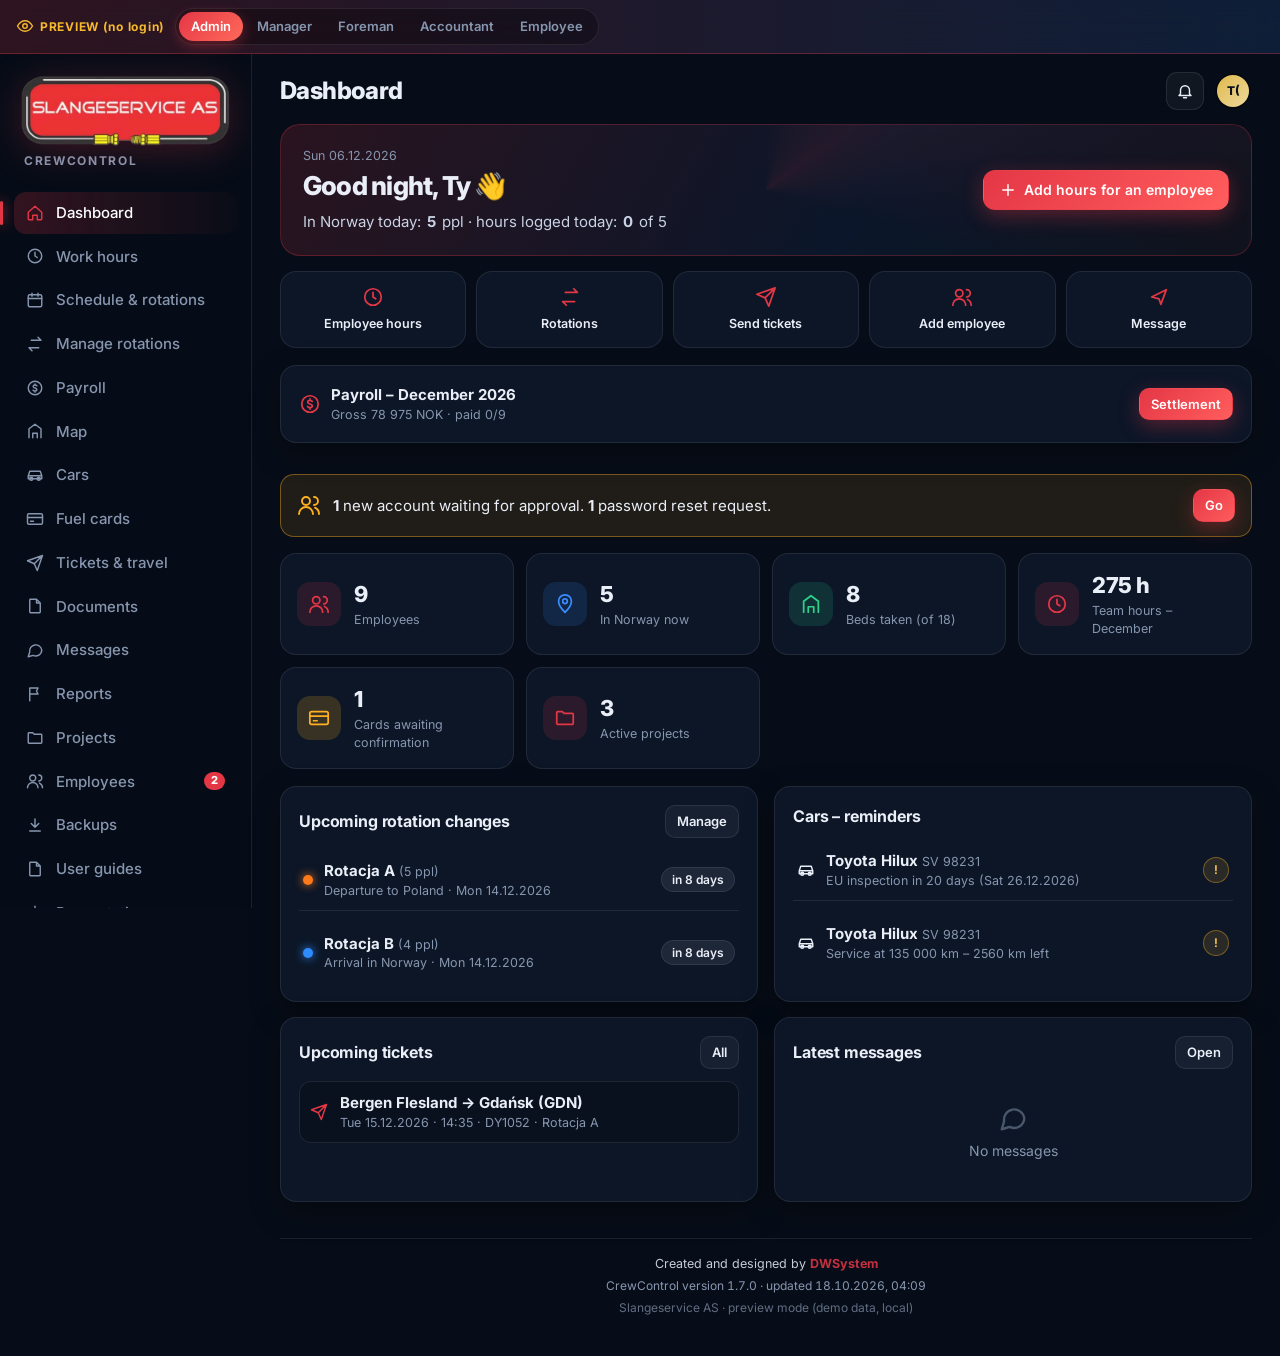
==== commit 1da5b909: "v1.7.0 – pełne tłumaczenie PL/NO/EN, instrukcje dla każdej rangi ze zrzutami, prezentacja dla szefa," ====
--- a/preview.html
+++ b/preview.html
@@ -758,6 +758,138 @@
 .acctbl tr.off td{opacity:.55}
 .acctbl .acts{white-space:nowrap;display:flex;gap:4px;justify-content:flex-end}
 
+/* ---------- auta: problemy, EU, przebieg ---------- */
+.cprob{display:inline-grid;place-items:center;min-width:20px;height:20px;padding:0 6px;border-radius:999px;background:var(--accent);color:#fff;font-size:11.5px;font-weight:800;line-height:1;flex:none;box-shadow:0 0 0 2px rgba(228,55,70,.25)}
+.cprob.big{display:inline-flex;align-items:center;gap:5px;height:30px;padding:0 11px;font-size:14px;border:0;cursor:pointer;animation:pulse3 2s infinite}
+.cprob.big .i{width:15px;height:15px}
+.car.has-prob{border-color:rgba(228,55,70,.55)}
+.car .card-h{gap:8px}
+.car-t{display:flex;align-items:center;gap:10px;flex-wrap:wrap;flex:1;min-width:0}
+.car-t h3{margin:0}
+.car-big{display:grid;grid-template-columns:1fr 1fr;gap:10px;margin:4px 0 12px}
+.car-big>div{display:flex;flex-direction:column;gap:2px;padding:12px;border-radius:12px;background:rgba(0,0,0,.22);border:1px solid var(--line)}
+.car-big span{font-size:11.5px;text-transform:uppercase;letter-spacing:.06em;color:var(--muted);font-weight:600}
+.car-big b{font-size:19px;font-variant-numeric:tabular-nums}
+.car-big em{font-style:normal;font-size:12px;color:var(--muted)}
+.car-big .eu.ok{color:#56d364}.car-big .eu.warn{color:#ffc85c}.car-big .eu.bad{color:#ff8a94}
+.car-probs{display:flex;flex-direction:column;gap:6px;padding:10px 12px;margin-bottom:12px;border-radius:12px;background:rgba(228,55,70,.07);border:1px solid rgba(228,55,70,.35)}
+.car-probs .btn{align-self:flex-start}
+.cp-row{display:flex;align-items:center;gap:8px;font-size:13px}
+.cp-row .i{width:15px;height:15px;color:var(--accent);flex:none}
+.cars-hint{margin:2px 0 14px;display:flex;align-items:center;gap:6px}
+.cars-hint .i{width:14px;height:14px}
+.rep-car{display:flex;align-items:center;gap:7px;font-size:13.5px}
+.rep-car .i{width:15px;height:15px;color:#58a6ff}
+.hcar .btn .i{width:14px;height:14px}
+
+/* ---------- instrukcje ---------- */
+.gtabs .glang button{padding:6px 10px}
+.gprint-h{display:none}
+.gintro p{margin:0;line-height:1.55}
+.gaddr .url{font-size:16px;word-break:break-all}
+.gaddr .row>.i{color:var(--accent);width:22px;height:22px}
+.gscreen{background:var(--card);border:1px solid var(--line);border-radius:18px;padding:18px;margin-bottom:16px;break-inside:avoid}
+.gs-h{display:flex;gap:12px;align-items:flex-start;margin-bottom:14px}
+.gs-h h3{margin:0 0 3px;font-size:18px}
+.gs-h p{margin:0}
+.gs-n{flex:none;font-size:12px;font-weight:700;color:var(--muted);border:1px solid var(--line);border-radius:999px;padding:3px 9px;margin-top:2px}
+.gs-body{display:grid;gap:18px;align-items:start}
+.gs-body.tall{grid-template-columns:minmax(220px,300px) 1fr}
+.gs-body.wide{grid-template-columns:1fr}
+.gshot{position:relative;margin:0;border-radius:14px;overflow:hidden;border:1px solid var(--line2);background:#0b1220;box-shadow:0 14px 40px rgba(0,0,0,.4)}
+.gs-body.tall .gshot{border-radius:26px;border-width:6px;border-color:#1c2433}
+.gshot img{display:block;width:100%;height:100%;object-fit:cover;object-position:top}
+.gs-missing{display:grid;place-items:center;height:100%;color:var(--muted)}
+.gmark{position:absolute;transform:translate(-30%,-30%);width:26px;height:26px;border-radius:50%;background:var(--accent);color:#fff;font-weight:800;font-size:13.5px;display:grid;place-items:center;box-shadow:0 0 0 3px rgba(255,255,255,.9),0 6px 16px rgba(0,0,0,.5);z-index:2}
+.gmark.static{position:static;transform:none;flex:none;width:24px;height:24px;font-size:12.5px;box-shadow:none}
+.gs-list{list-style:none;margin:0;padding:0;display:flex;flex-direction:column;gap:10px}
+.gs-list li{display:flex;gap:10px;align-items:flex-start;line-height:1.45}
+.gs-body.wide .gs-list{display:grid;grid-template-columns:repeat(auto-fill,minmax(260px,1fr))}
+.gi-steps{display:flex;flex-direction:column;gap:16px}
+.gi-step{display:grid;grid-template-columns:110px 1fr;gap:14px;align-items:center}
+.gi-step p{margin:4px 0 0}
+.gi-n{font-size:11.5px;text-transform:uppercase;letter-spacing:.06em;color:var(--accent);font-weight:700}
+.pmock{position:relative;width:110px;height:200px;border-radius:20px;border:4px solid #2a3343;background:#f4f6fa;overflow:hidden;display:flex;flex-direction:column;font-size:8.5px;color:#222;box-shadow:0 8px 22px rgba(0,0,0,.4)}
+.pm-notch{position:absolute;top:3px;left:50%;transform:translateX(-50%);width:34px;height:7px;border-radius:6px;background:#111;z-index:2}
+.pm-page{flex:1;padding:22px 9px 6px;display:flex;flex-direction:column;gap:6px}
+.pm-logo{height:22px;border-radius:5px;background:linear-gradient(90deg,#e43746,#ff6a5a)}
+.pm-l{height:7px;border-radius:4px;background:#d7dce5}.pm-l.s{width:60%}
+.pm-safari,.pm-chrome{background:#e9ecf2;padding:5px 6px;display:flex;flex-direction:column;gap:4px}
+.pm-chrome{flex-direction:row;align-items:center;padding-top:18px}
+.pm-chrome b{font-size:13px;padding:0 4px}
+.pm-url{background:#fff;border-radius:6px;padding:3px 6px;flex:1;color:#555}
+.pm-bot{display:flex;justify-content:space-between;padding:0 4px;font-style:normal}
+.pm-bot i{font-style:normal;font-size:10px}
+.pm-sheet,.pm-menu,.pm-dlg{position:absolute;left:4px;right:4px;background:#fff;border-radius:10px;box-shadow:0 -4px 18px rgba(0,0,0,.25);padding:4px;display:flex;flex-direction:column;gap:2px}
+.pm-sheet{bottom:4px}.pm-menu{top:30px;left:30px}.pm-dlg{bottom:50px;padding:8px;gap:8px}
+.pm-row{padding:5px 6px;border-radius:6px}
+.pm-row.tgl{display:flex;justify-content:space-between;margin:6px}
+.pm-row.tgl em{width:16px;height:9px;border-radius:9px;background:#34c759}
+.pm-add{display:flex;justify-content:space-between;padding:20px 8px 6px;color:#0a84ff}
+.pm-dlg .pm-add{padding:0}
+.pm-app{display:flex;align-items:center;gap:6px;padding:8px}
+.pm-ico{width:24px;height:24px;border-radius:6px;background:linear-gradient(135deg,#e43746,#ff6a5a)}
+.pm-ico.g{background:#c9cfd9}
+.pm-home{display:grid;grid-template-columns:repeat(3,1fr);gap:8px;padding:24px 8px;background:linear-gradient(160deg,#4b6cb7,#182848);flex:1;color:#fff}
+.pm-hi{display:flex;flex-direction:column;align-items:center;gap:2px;font-size:7px}
+.pmock .hl{outline:2px solid #e43746;outline-offset:1px;border-radius:6px;background:rgba(228,55,70,.18);animation:pulse3 1.6s infinite}
+@media (max-width:760px){.gs-body.tall{grid-template-columns:1fr}.gs-body.tall .gshot{max-width:300px;margin:0 auto}.gi-step{grid-template-columns:90px 1fr}.pmock{transform:scale(.82);transform-origin:left center}}
+@media print{
+  body{background:#fff!important;color:#111!important}
+  .side,.top,.bnav,.pbar,.noprint,.foot,.bg,#toasts{display:none!important}
+  .shell{display:block!important}.main{padding:0!important}
+  .gprint-h{display:block;font-size:14px;margin-bottom:10px}
+  .gscreen,.card{background:#fff!important;border-color:#ccc!important;box-shadow:none!important;color:#111!important}
+  .muted{color:#555!important}
+  .gscreen{page-break-inside:avoid}
+}
+.acc-langs{display:grid;grid-template-columns:repeat(3,1fr);gap:6px}
+.acc-langs button{display:flex;align-items:center;justify-content:center;gap:6px;padding:9px 6px;border-radius:11px;border:1px solid var(--line);background:rgba(0,0,0,.22);color:var(--text);font:inherit;font-size:13px;font-weight:600;cursor:pointer}
+.acc-langs button.on{border-color:var(--accent);background:rgba(228,55,70,.12)}
+.acc-langs .flag{font-size:17px;line-height:1}
+.sheet .acc-langs{margin-top:10px}
+.gs-path{display:inline-flex;align-items:center;gap:6px;margin-top:4px;padding:4px 10px;border-radius:999px;background:rgba(228,55,70,.12);color:#ff8a94;font-size:12.5px;font-weight:600}
+.gs-path .i{width:13px;height:13px}
+
+/* ---------- prezentacja ---------- */
+.pitch-body{display:flex;flex-direction:column;gap:18px}
+.pslide{position:relative;background:linear-gradient(160deg,rgba(255,255,255,.04),rgba(255,255,255,.015));border:1px solid var(--line);border-radius:22px;padding:34px 36px;break-inside:avoid;page-break-inside:avoid}
+.pslide h2{margin:0 0 8px;font-size:30px;letter-spacing:-.02em}
+.ps-s{margin:0 0 18px;font-size:17px;color:var(--muted);line-height:1.5}
+.ps-n{position:absolute;top:14px;right:18px;font-size:12px;color:var(--muted);font-variant-numeric:tabular-nums}
+.ps-list{list-style:none;margin:0;padding:0;display:flex;flex-direction:column;gap:11px}
+.ps-list li{display:flex;gap:10px;align-items:flex-start;font-size:16px;line-height:1.45}
+.ps-list .i{width:20px;height:20px;flex:none;color:#fff;background:linear-gradient(135deg,#e43746,#ff6a5a);border-radius:50%;padding:3px;margin-top:1px}
+.pslide.cover{text-align:center;padding:56px 30px;background:radial-gradient(120% 120% at 50% 0%,rgba(228,55,70,.28),transparent 60%),linear-gradient(160deg,#111a2b,#0b1220)}
+.pslide.cover h2{font-size:52px;margin-top:10px}
+.pslide.cover .ps-s{font-size:20px;max-width:720px;margin:0 auto 22px;color:var(--text);opacity:.85}
+.ps-logo{height:70px;border-radius:12px}
+.ps-tags{display:flex;flex-wrap:wrap;gap:8px;justify-content:center}
+.ps-tags span{padding:7px 14px;border-radius:999px;border:1px solid var(--line2);background:rgba(0,0,0,.25);font-size:13.5px;font-weight:600}
+.pslide.withimg{display:grid;grid-template-columns:1fr 1.25fr;gap:30px;align-items:center}
+.pslide.withimg.mob{grid-template-columns:1.4fr .8fr}
+.ps-img{margin:0;border-radius:14px;overflow:hidden;border:1px solid var(--line2);box-shadow:0 18px 50px rgba(0,0,0,.45);background:#0b1220}
+.pslide.mob .ps-img{border-radius:26px;border:6px solid #1c2433;max-width:300px;justify-self:center}
+.ps-img img{display:block;width:100%}
+.ps-roles{display:grid;grid-template-columns:repeat(auto-fit,minmax(200px,1fr));gap:12px}
+.ps-roles div{display:flex;flex-direction:column;gap:6px;padding:16px;border-radius:14px;background:rgba(0,0,0,.22);border:1px solid var(--line)}
+.ps-roles b{font-size:17px;color:#ff8a94}
+.ps-roles span{color:var(--muted);line-height:1.45}
+.pitch-ov{position:fixed;inset:0;z-index:200;background:#060b14;display:flex;flex-direction:column}
+.pov-stage{flex:1;display:block;position:relative;padding:3vh 4vw 0;overflow:hidden}
+.pov-stage .pslide{display:none;height:calc(100% - 2vh);overflow:auto;border-radius:24px}
+.pov-stage .pslide.on{display:block;animation:up .45s var(--ease)}
+.pov-stage .pslide.withimg.on{display:grid}
+.pov-stage .pslide.cover.on{display:flex;flex-direction:column;align-items:center;justify-content:center}
+.pov-stage .pslide h2{font-size:clamp(28px,4vw,48px)}
+.pov-stage .ps-list li,.pov-stage .ps-s{font-size:clamp(16px,1.6vw,22px)}
+.pov-stage .pslide.cover h2{font-size:clamp(40px,7vw,84px)}
+.pov-bar{display:flex;align-items:center;justify-content:center;gap:12px;padding:12px}
+.pov-n{min-width:70px;text-align:center;color:var(--muted);font-variant-numeric:tabular-nums}
+@media (max-width:760px){.pslide{padding:24px 18px}.pslide.withimg,.pslide.withimg.mob{grid-template-columns:1fr}.pslide h2{font-size:24px}.pslide.cover h2{font-size:38px}}
+@media (max-width:640px){.alert{flex-wrap:wrap}.alert>.grow{flex:1 1 calc(100% - 40px)}}
+@media print{.pslide{background:#fff!important;color:#111!important;border-color:#ccc!important;margin-bottom:12px}.pslide.cover{background:#fff!important}.ps-s,.ps-roles span{color:#444!important}}
+
 </style>
 </head>
 <body>
@@ -775,8 +907,9 @@
    ========================================================= */
 'use strict';
 
-const VERSION = '1.6.0';
-const BUILD = '2026-10-18T03:14:22.480Z'; // build.js wstawia tu datę i godzinę aktualizacji
+const VERSION = '1.7.0';
+const BUILD = '2026-10-18T04:09:48.511Z'; // build.js wstawia tu datę i godzinę aktualizacji
+const GUIDE_IMG = {"a-panel.en":"[data-uri]","a-panel.no":"[data-uri]","a-panel.pl":"[data-uri]","a-preview.en":"[data-uri]","a-preview.no":"[data-uri]","a-preview.pl":"[data-uri]","a-reports.en":"[data-uri]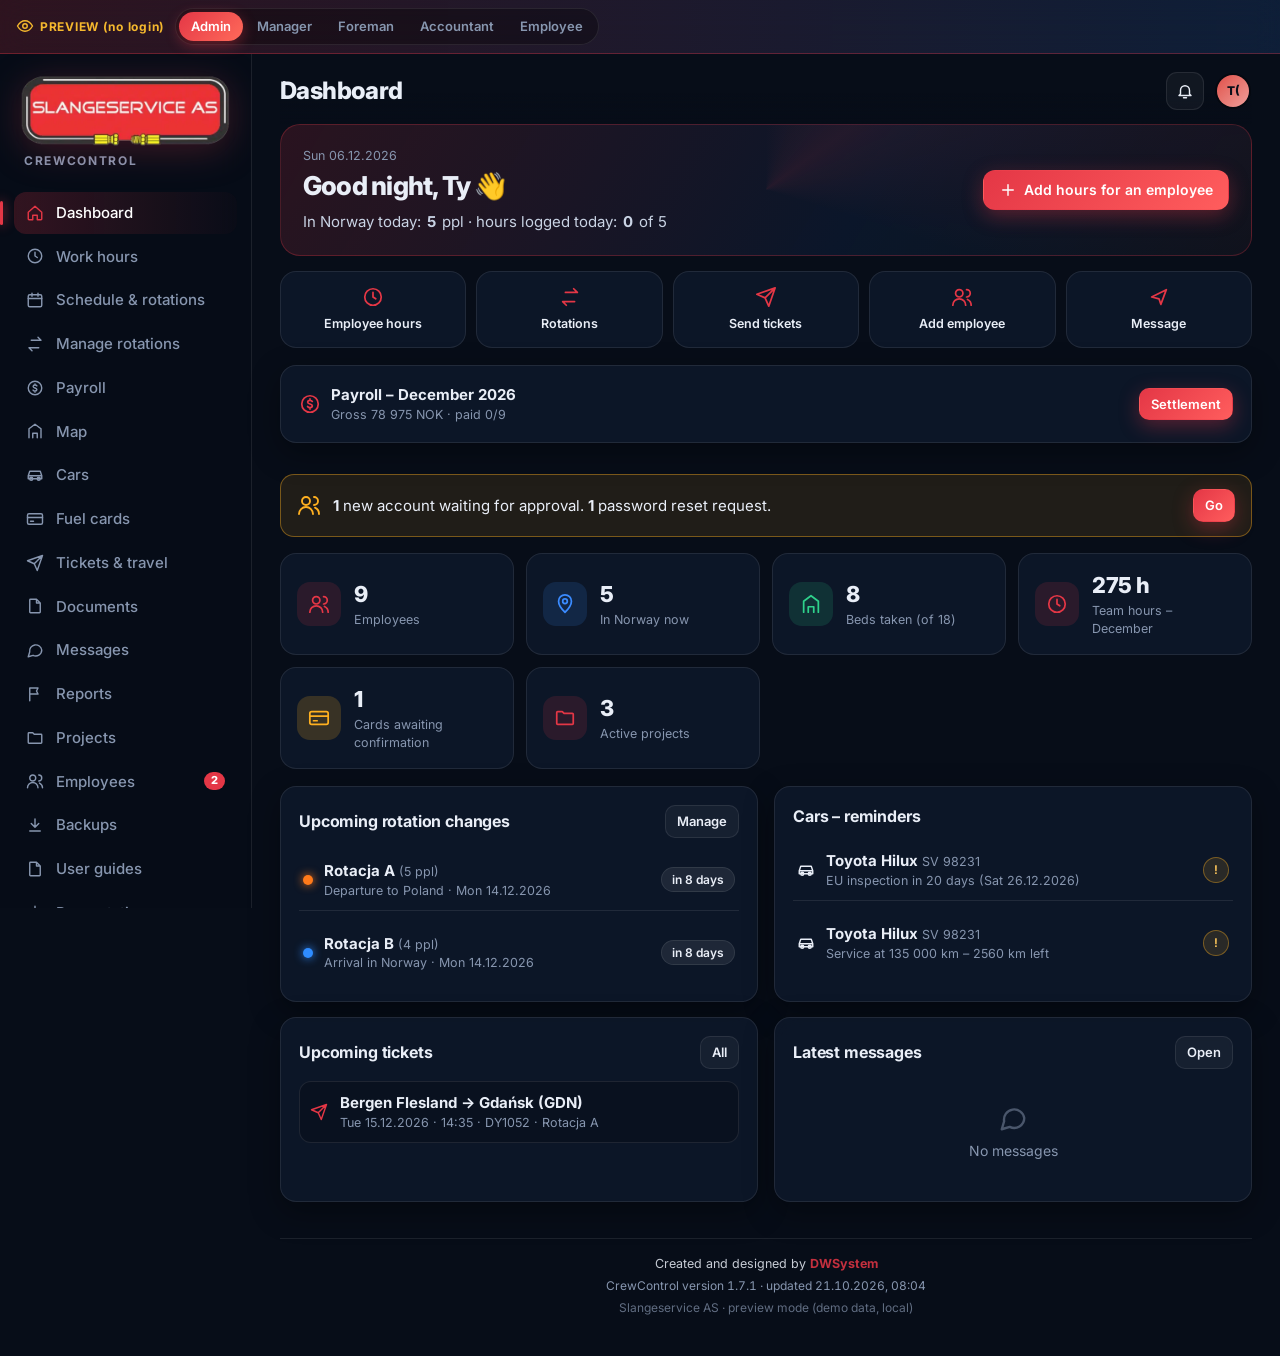
==== commit ac92baab: "v1.7.1 – demo.html dla klientów: bez podglądu Admin, język z przeglądarki Co-Authored-By: Claude Opu" ====
--- a/preview.html
+++ b/preview.html
@@ -1,5 +1,6 @@
 <!doctype html>
 <html lang="pl">
+<script>try{var l=(navigator.language||"pl").slice(0,2).toLowerCase();document.documentElement.lang=(l==="nb"||l==="nn"||l==="no")?"no":l==="pl"?"pl":"en"}catch(e){}</script>
 <head>
 <meta charset="utf-8">
 <meta name="viewport" content="width=device-width,initial-scale=1,maximum-scale=1,user-scalable=no,viewport-fit=cover">
@@ -897,7 +898,7 @@
 <div id="app"></div>
 <div id="modal-root"></div>
 <div id="toasts"></div>
-<script>window.CC_PREVIEW = true; window.CC_LOGO = "[data-uri]";</script>
+<script>window.CC_PREVIEW = true; window.CC_DEMO = false; window.CC_LOGO = "[data-uri]";</script>
 <script>
 /* =========================================================
    CrewControl – Slangeservice AS
@@ -907,17 +908,21 @@
    ========================================================= */
 'use strict';
 
-const VERSION = '1.7.0';
-const BUILD = '2026-10-18T04:09:48.511Z'; // build.js wstawia tu datę i godzinę aktualizacji
+const VERSION = '1.7.1';
+const BUILD = '2026-10-21T08:04:50.835Z'; // build.js wstawia tu datę i godzinę aktualizacji
 const GUIDE_IMG = {"a-panel.en":"[data-uri]","a-panel.no":"[data-uri]","a-panel.pl":"[data-uri]","a-preview.en":"[data-uri]","a-preview.no":"[data-uri]","a-preview.pl":"[data-uri]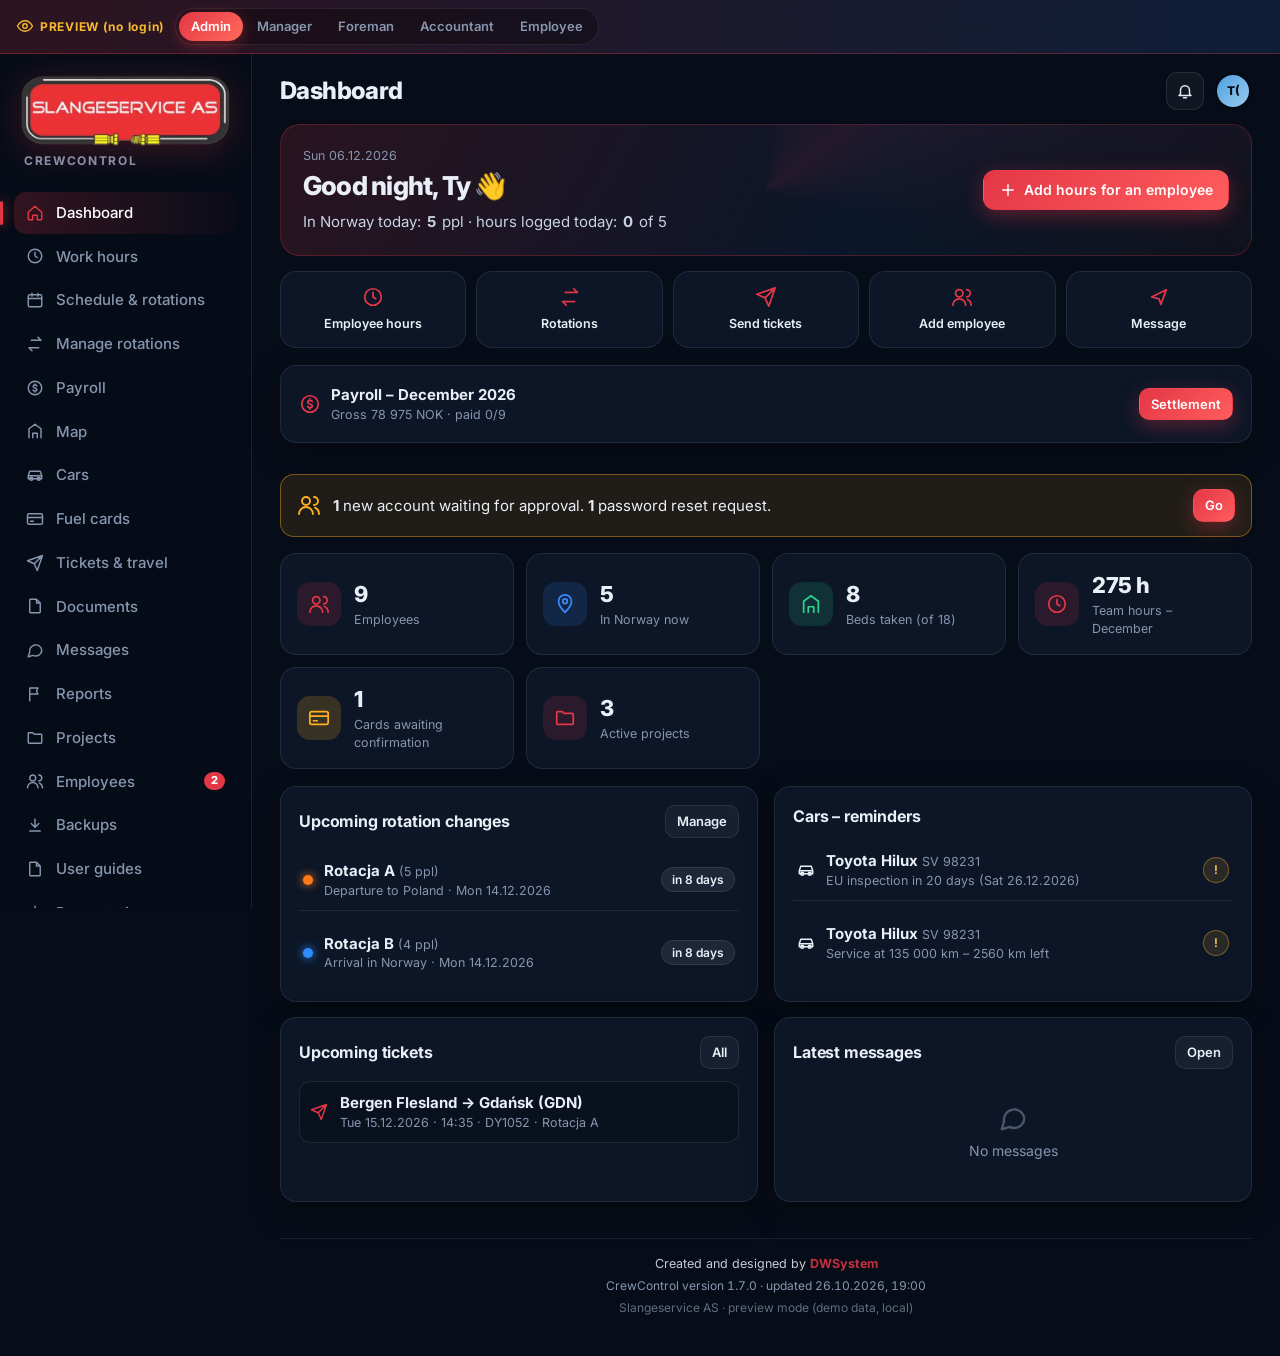
==== commit 149415e1: "Zgłaszanie błędów do centrum błędów Jarvisa Mały skrypt w <head> wysyła błędy JavaScript (z deduplik" ====
--- a/preview.html
+++ b/preview.html
@@ -1,8 +1,14 @@
 <!doctype html>
 <html lang="pl">
-<script>try{var l=(navigator.language||"pl").slice(0,2).toLowerCase();document.documentElement.lang=(l==="nb"||l==="nn"||l==="no")?"no":l==="pl"?"pl":"en"}catch(e){}</script>
 <head>
 <meta charset="utf-8">
+<!-- Jarvis: automatyczne zgłaszanie błędów do centrum błędów (klucz tylko do zgłaszania, bez dostępu do danych) -->
+<script>(function(){if(/preview\.html$/.test(location.pathname))return;var K="jk_Ib_qJw_jPTz9C8Hft9xcmhGi_itzPu_7",U="https://tpoyenlvzzkhtjkmazao.supabase.co/functions/v1/jarvis-ingest",S="CrewControl",L="error",n=0,seen={};
+function send(t,m,d){try{t=String(t||"Błąd").slice(0,200);if(n>=10||/^Script error\.?$/.test(t))return;var f=t+"|"+String(m||"").slice(0,80);if(seen[f])return;seen[f]=1;n++;
+fetch(U,{method:"POST",keepalive:true,headers:{"Content-Type":"application/json","x-jarvis-key":K},body:JSON.stringify({title:t,message:String(m||"").slice(0,3000),level:L,source:S,url:location.href,details:d||{}})}).catch(function(){});}catch(e){}}
+window.addEventListener("error",function(e){if(e&&e.message)send(e.message,(e.error&&e.error.stack)||"",{file:String(e.filename||"").split("?")[0],line:e.lineno,col:e.colno});});
+window.addEventListener("unhandledrejection",function(e){var r=e&&e.reason||{};send("Nieobsłużony błąd: "+String(r.message||r).slice(0,160),r.stack||"",{});});
+window.JarvisReport=function(t,m,d){send(t,m,d);};})();</script>
 <meta name="viewport" content="width=device-width,initial-scale=1,maximum-scale=1,user-scalable=no,viewport-fit=cover">
 <meta name="theme-color" content="#070d18">
 <meta name="apple-mobile-web-app-capable" content="yes">
@@ -898,7 +904,7 @@
 <div id="app"></div>
 <div id="modal-root"></div>
 <div id="toasts"></div>
-<script>window.CC_PREVIEW = true; window.CC_DEMO = false; window.CC_LOGO = "[data-uri]";</script>
+<script>window.CC_PREVIEW = true; window.CC_LOGO = "[data-uri]";</script>
 <script>
 /* =========================================================
    CrewControl – Slangeservice AS
@@ -908,21 +914,17 @@
    ========================================================= */
 'use strict';
 
-const VERSION = '1.7.1';
-const BUILD = '2026-10-21T08:04:50.835Z'; // build.js wstawia tu datę i godzinę aktualizacji
+const VERSION = '1.7.0';
+const BUILD = '2026-10-26T19:00:37.675Z'; // build.js wstawia tu datę i godzinę aktualizacji
 const GUIDE_IMG = {"a-panel.en":"[data-uri]","a-panel.no":"[data-uri]","a-panel.pl":"[data-uri]","a-preview.en":"[data-uri]","a-preview.no":"[data-uri]","a-preview.pl":"[data-uri]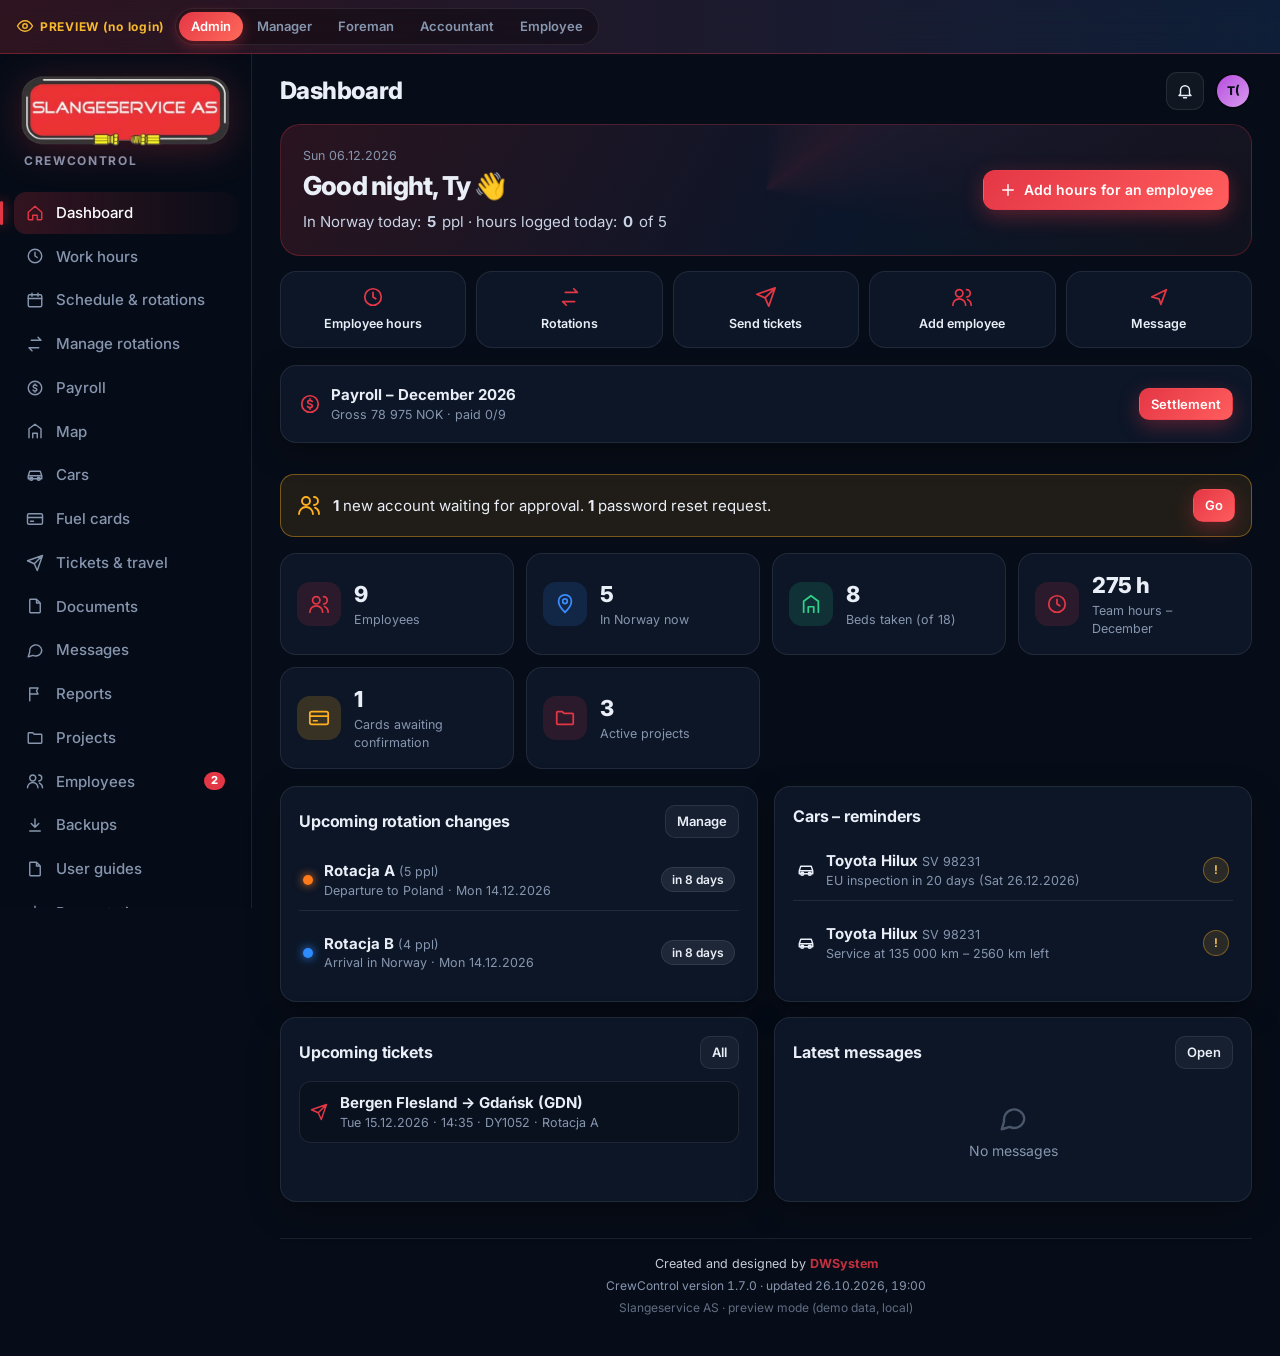
==== commit 043c663d: "Zgłoszenia błędów od użytkowników trafiają też do Jarvisa Formularz „Zgłoś błąd” (Lobby i Strapex) p" ====
--- a/preview.html
+++ b/preview.html
@@ -5,7 +5,7 @@
 <!-- Jarvis: automatyczne zgłaszanie błędów do centrum błędów (klucz tylko do zgłaszania, bez dostępu do danych) -->
 <script>(function(){if(/preview\.html$/.test(location.pathname))return;var K="jk_Ib_qJw_jPTz9C8Hft9xcmhGi_itzPu_7",U="https://tpoyenlvzzkhtjkmazao.supabase.co/functions/v1/jarvis-ingest",S="CrewControl",L="error",n=0,seen={};
 function send(t,m,d){try{t=String(t||"Błąd").slice(0,200);if(n>=10||/^Script error\.?$/.test(t))return;var f=t+"|"+String(m||"").slice(0,80);if(seen[f])return;seen[f]=1;n++;
-fetch(U,{method:"POST",keepalive:true,headers:{"Content-Type":"application/json","x-jarvis-key":K},body:JSON.stringify({title:t,message:String(m||"").slice(0,3000),level:L,source:S,url:location.href,details:d||{}})}).catch(function(){});}catch(e){}}
+fetch(U,{method:"POST",headers:{"Content-Type":"application/json","x-jarvis-key":K},body:JSON.stringify({title:t,message:String(m||"").slice(0,3000),level:L,source:S,url:location.href,details:d||{}})}).catch(function(){});}catch(e){}}
 window.addEventListener("error",function(e){if(e&&e.message)send(e.message,(e.error&&e.error.stack)||"",{file:String(e.filename||"").split("?")[0],line:e.lineno,col:e.colno});});
 window.addEventListener("unhandledrejection",function(e){var r=e&&e.reason||{};send("Nieobsłużony błąd: "+String(r.message||r).slice(0,160),r.stack||"",{});});
 window.JarvisReport=function(t,m,d){send(t,m,d);};})();</script>
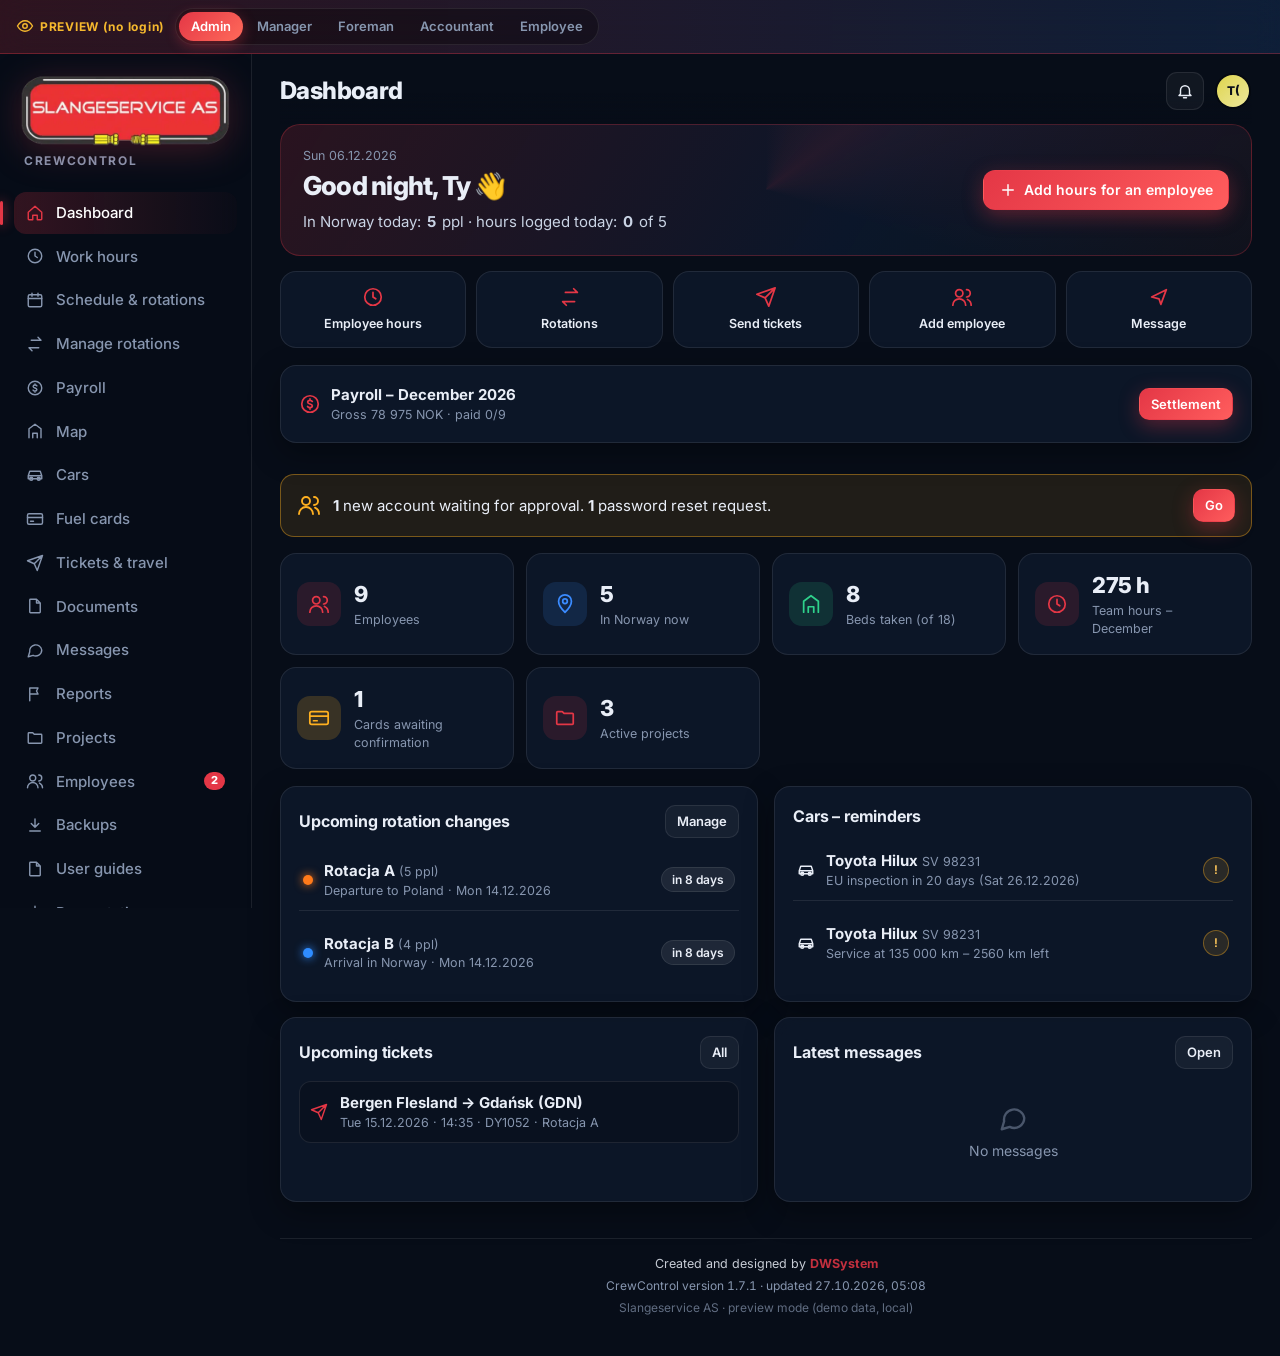
==== commit 92ec7e27: "Zgłoszenia „Zgłoś błąd” trafiają do Jarvisa (powiadomienie na telefon) Co-Authored-By: Claude Opus 5" ====
--- a/preview.html
+++ b/preview.html
@@ -4,11 +4,11 @@
 <meta charset="utf-8">
 <!-- Jarvis: automatyczne zgłaszanie błędów do centrum błędów (klucz tylko do zgłaszania, bez dostępu do danych) -->
 <script>(function(){if(/preview\.html$/.test(location.pathname))return;var K="jk_Ib_qJw_jPTz9C8Hft9xcmhGi_itzPu_7",U="https://tpoyenlvzzkhtjkmazao.supabase.co/functions/v1/jarvis-ingest",S="CrewControl",L="error",n=0,seen={};
-function send(t,m,d){try{t=String(t||"Błąd").slice(0,200);if(n>=10||/^Script error\.?$/.test(t))return;var f=t+"|"+String(m||"").slice(0,80);if(seen[f])return;seen[f]=1;n++;
-fetch(U,{method:"POST",headers:{"Content-Type":"application/json","x-jarvis-key":K},body:JSON.stringify({title:t,message:String(m||"").slice(0,3000),level:L,source:S,url:location.href,details:d||{}})}).catch(function(){});}catch(e){}}
+function send(t,m,d,lv){try{t=String(t||"Błąd").slice(0,200);if(n>=10||/^Script error\.?$/.test(t))return;var f=t+"|"+String(m||"").slice(0,80);if(seen[f])return;seen[f]=1;n++;
+fetch(U,{method:"POST",headers:{"Content-Type":"application/json","x-jarvis-key":K},body:JSON.stringify({title:t,message:String(m||"").slice(0,3000),level:lv||L,source:S,url:location.href,details:d||{}})}).catch(function(){});}catch(e){}}
 window.addEventListener("error",function(e){if(e&&e.message)send(e.message,(e.error&&e.error.stack)||"",{file:String(e.filename||"").split("?")[0],line:e.lineno,col:e.colno});});
 window.addEventListener("unhandledrejection",function(e){var r=e&&e.reason||{};send("Nieobsłużony błąd: "+String(r.message||r).slice(0,160),r.stack||"",{});});
-window.JarvisReport=function(t,m,d){send(t,m,d);};})();</script>
+window.JarvisReport=function(t,m,d,lv){send(t,m,d,lv||"error");};})();</script>
 <meta name="viewport" content="width=device-width,initial-scale=1,maximum-scale=1,user-scalable=no,viewport-fit=cover">
 <meta name="theme-color" content="#070d18">
 <meta name="apple-mobile-web-app-capable" content="yes">
@@ -914,8 +914,8 @@
    ========================================================= */
 'use strict';
 
-const VERSION = '1.7.0';
-const BUILD = '2026-10-26T19:00:37.675Z'; // build.js wstawia tu datę i godzinę aktualizacji
+const VERSION = '1.7.1';
+const BUILD = '2026-10-27T05:08:46.384Z'; // build.js wstawia tu datę i godzinę aktualizacji
 const GUIDE_IMG = {"a-panel.en":"[data-uri]","a-panel.no":"[data-uri]","a-panel.pl":"[data-uri]","a-preview.en":"[data-uri]","a-preview.no":"[data-uri]","a-preview.pl":"[data-uri]","a-reports.en":"[data-uri]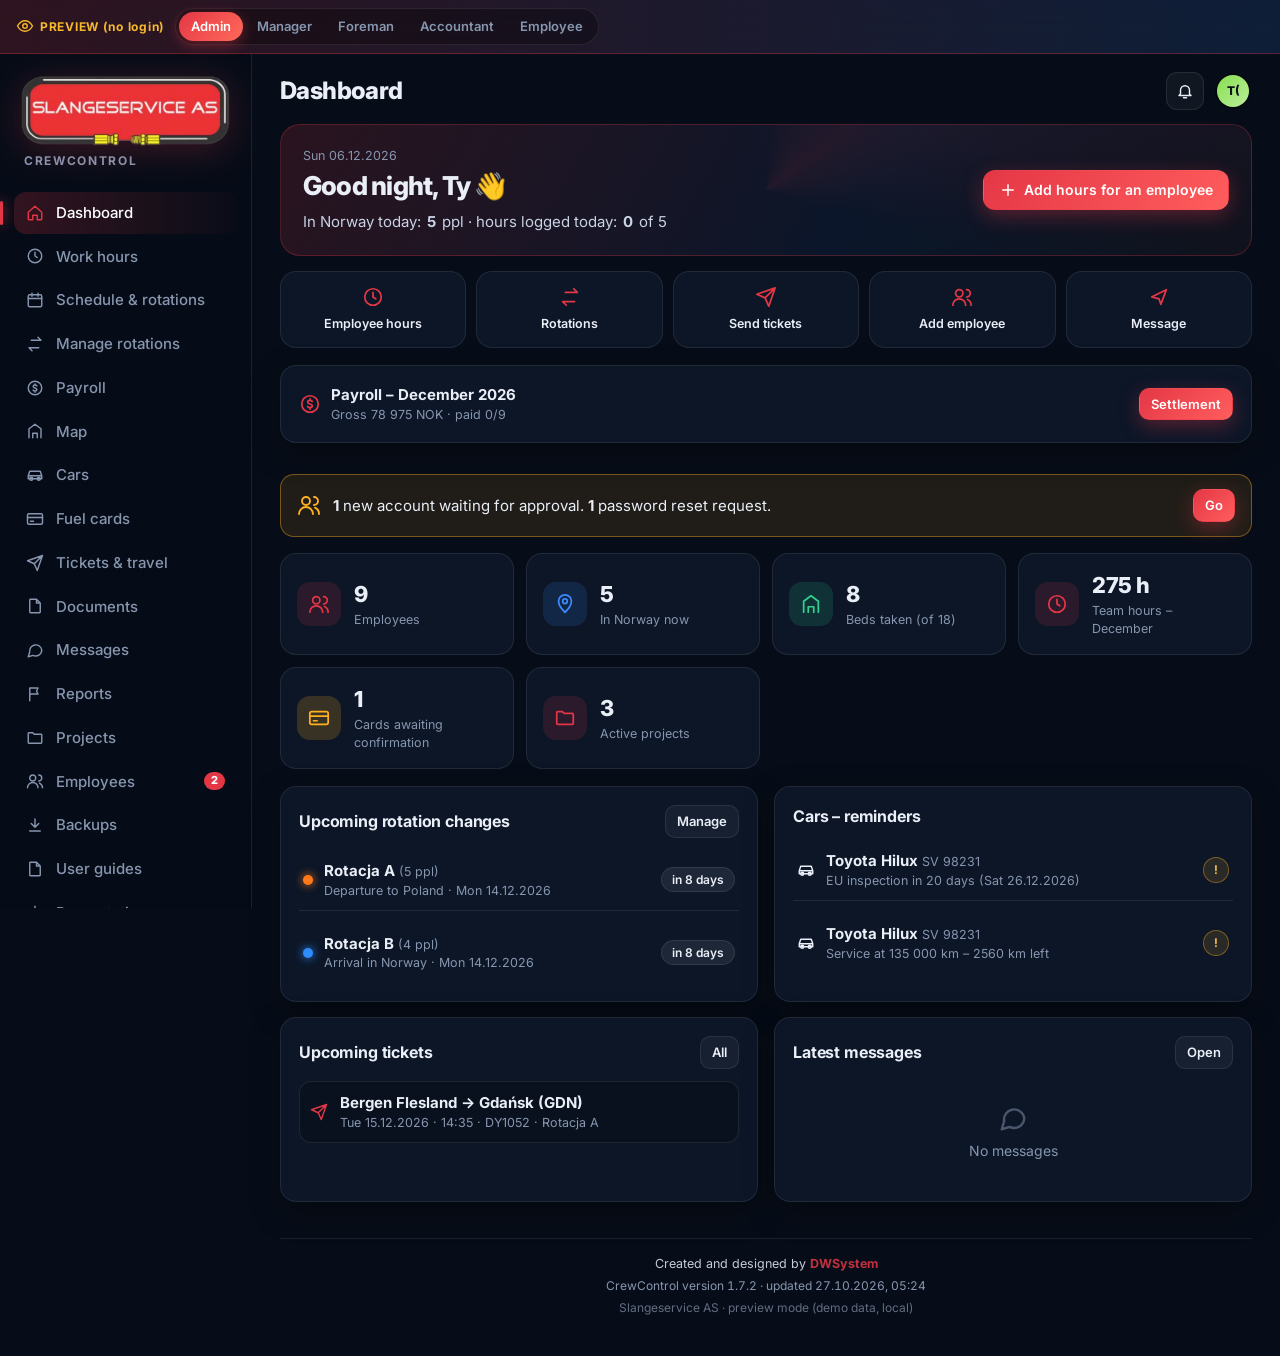
